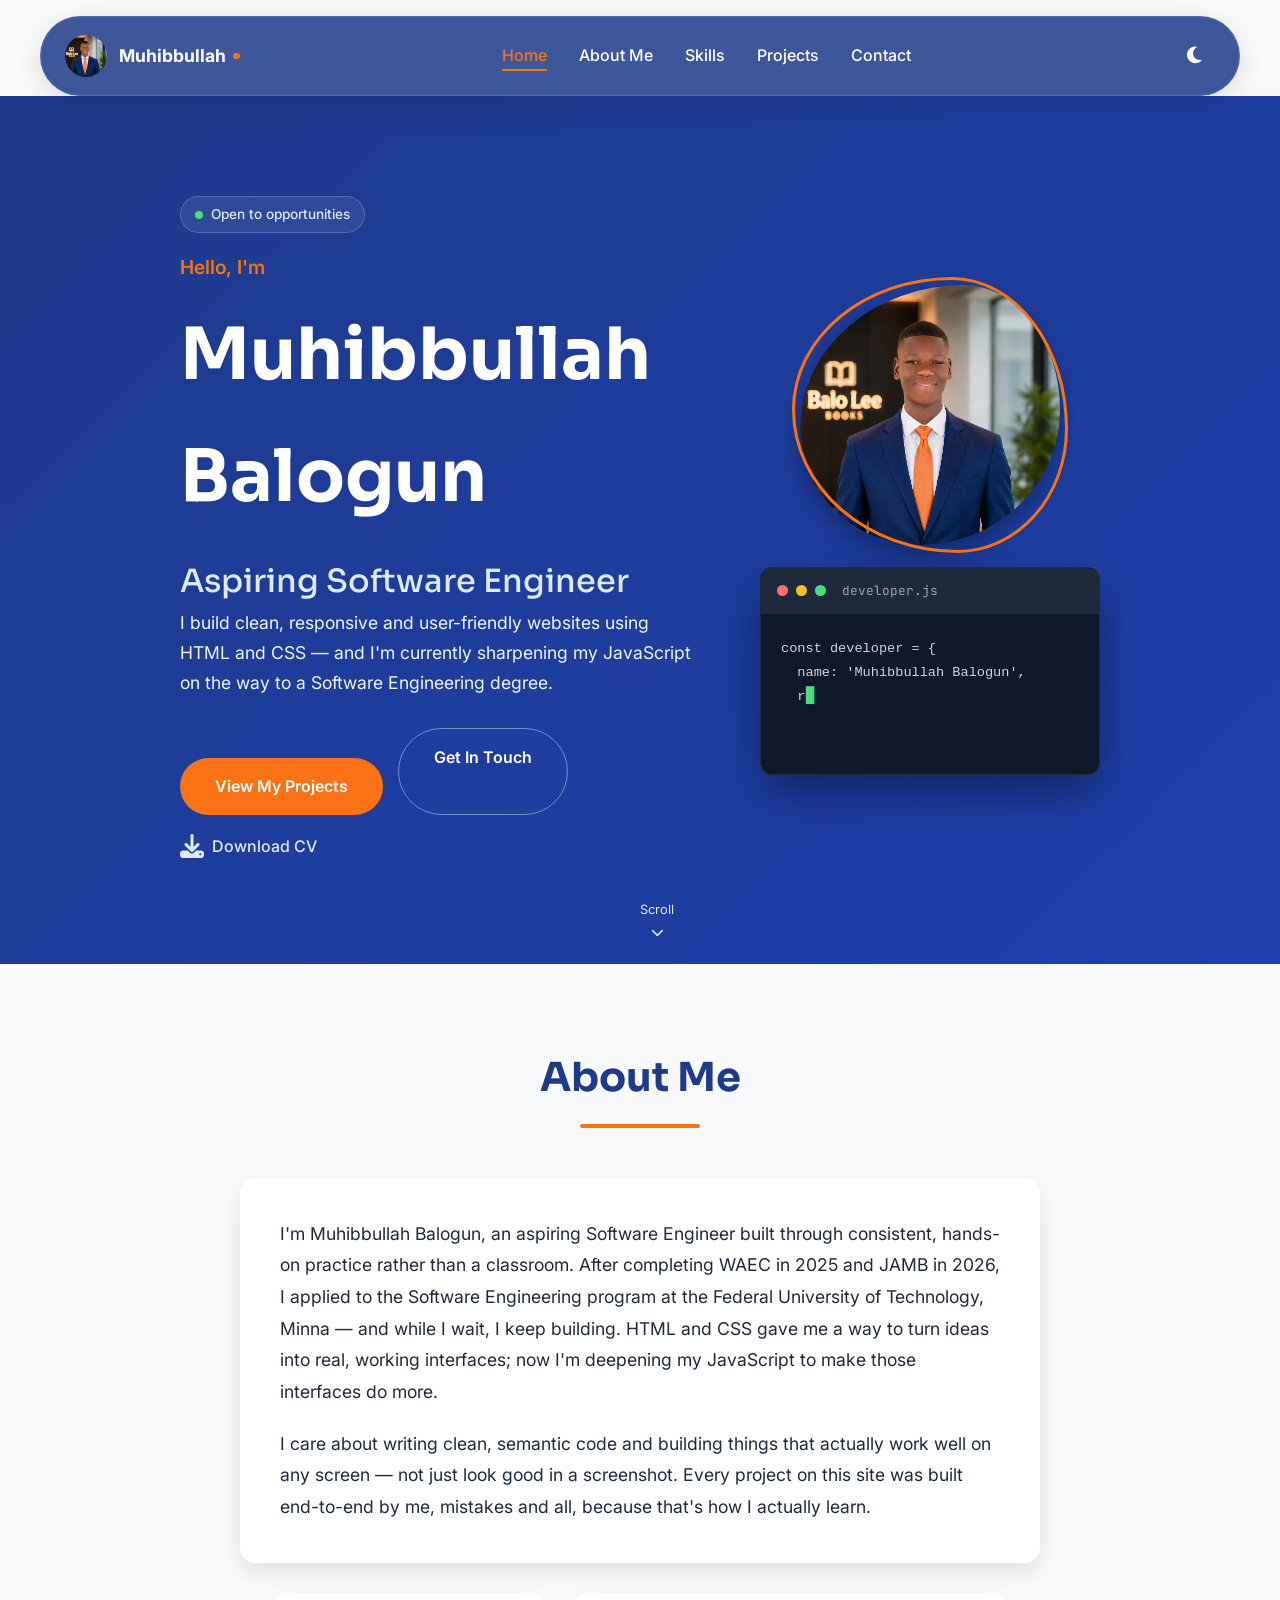
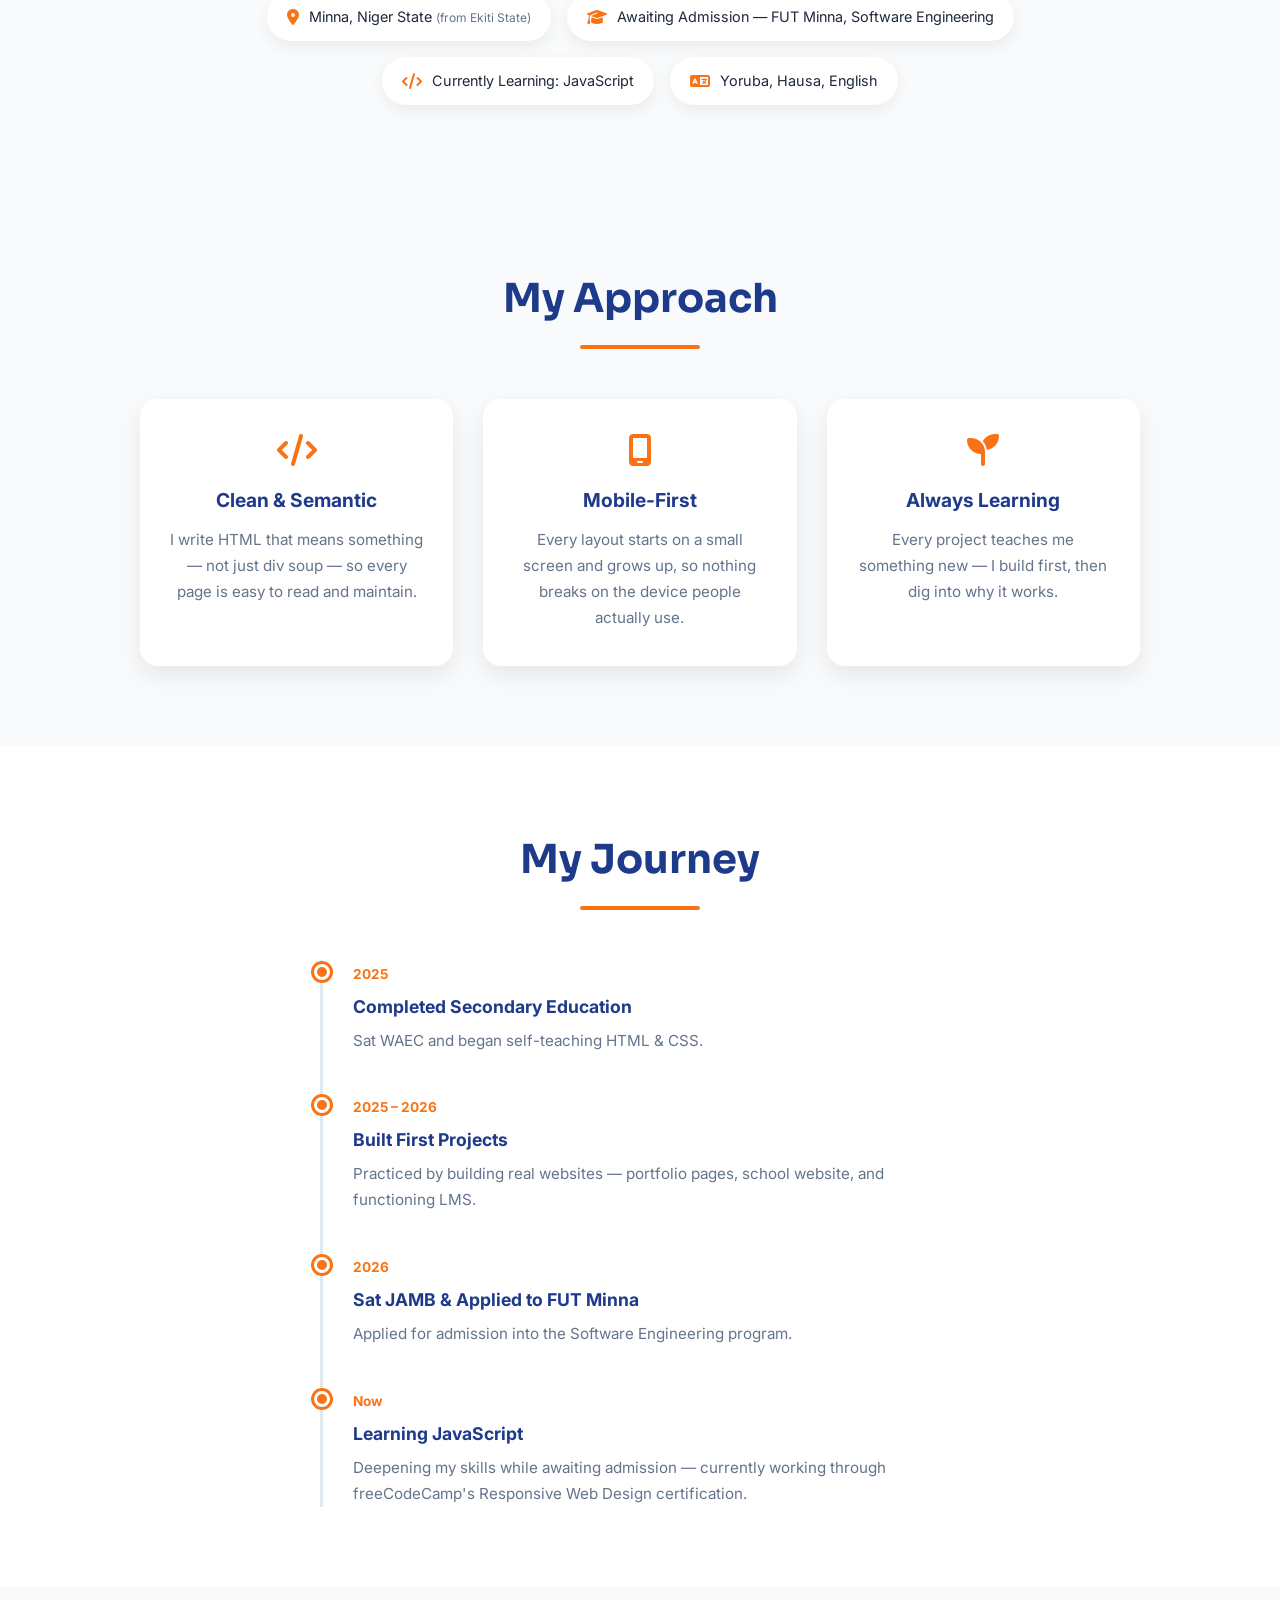
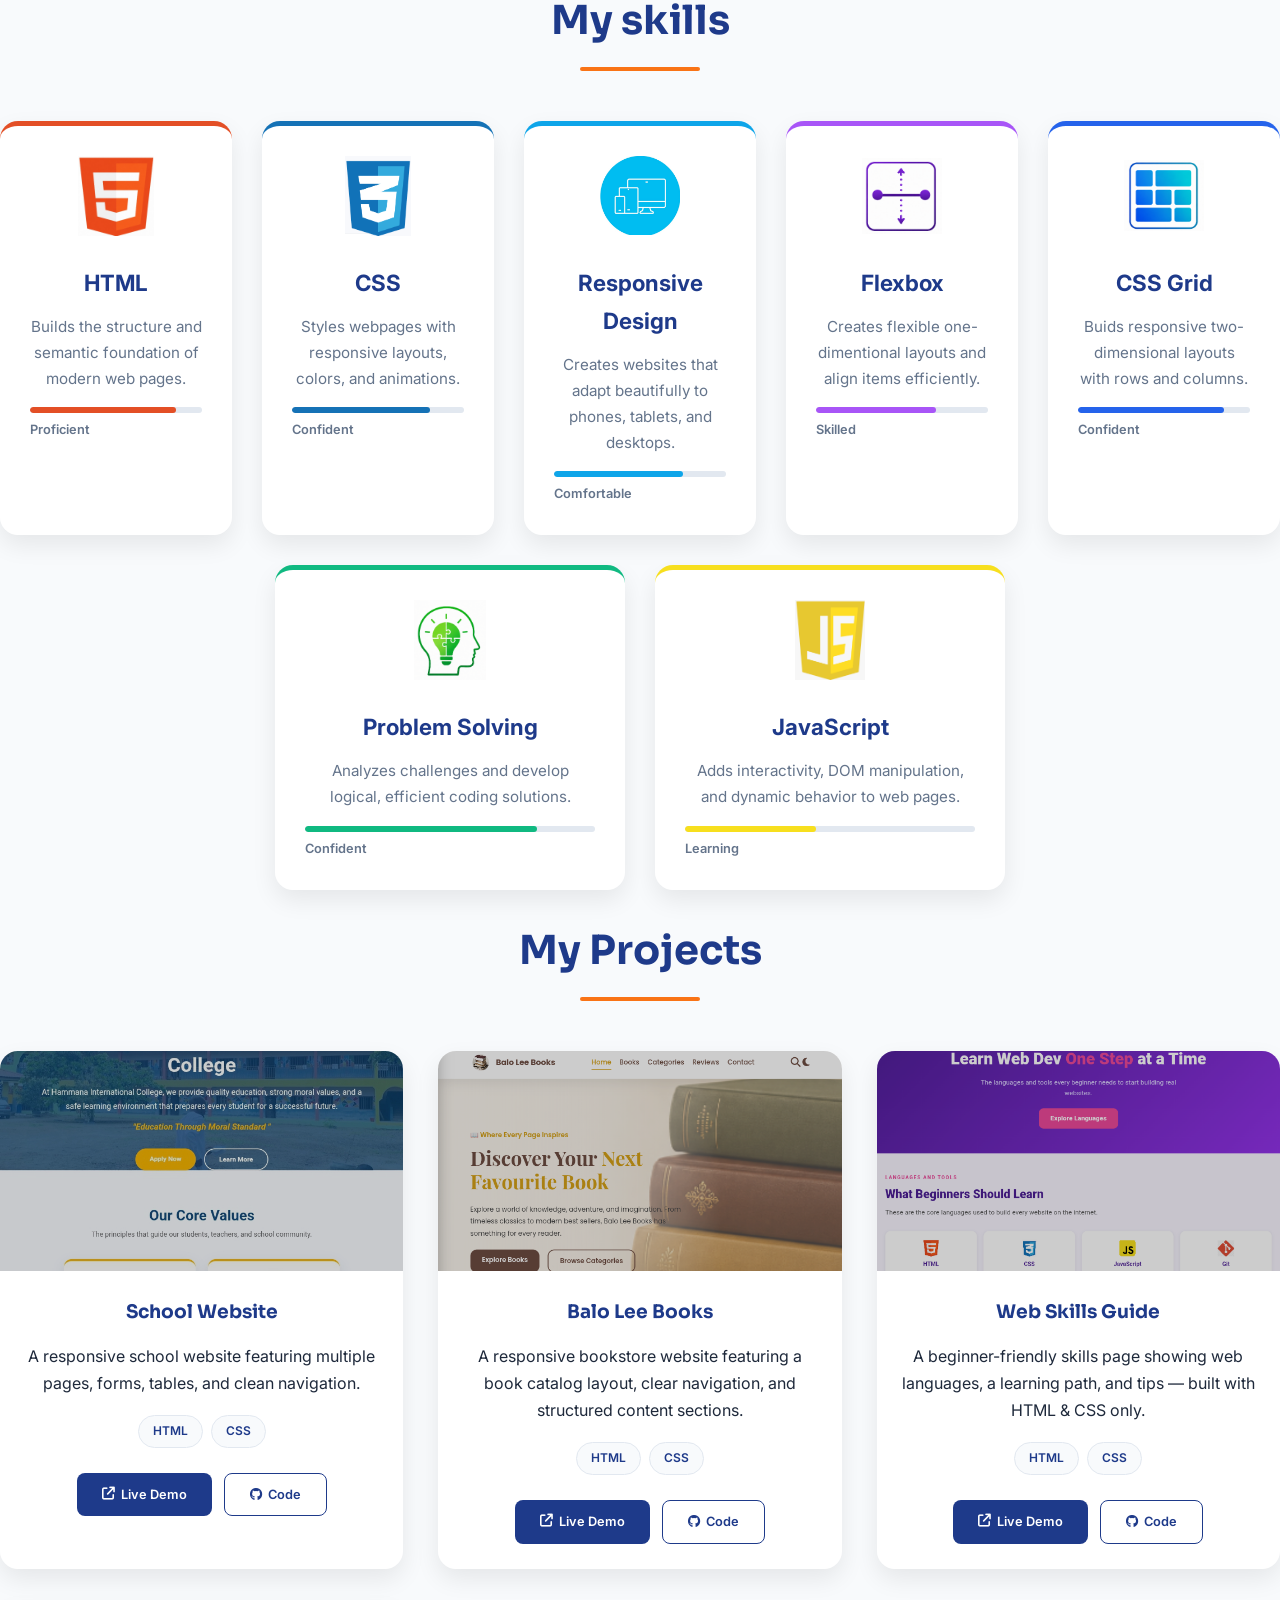
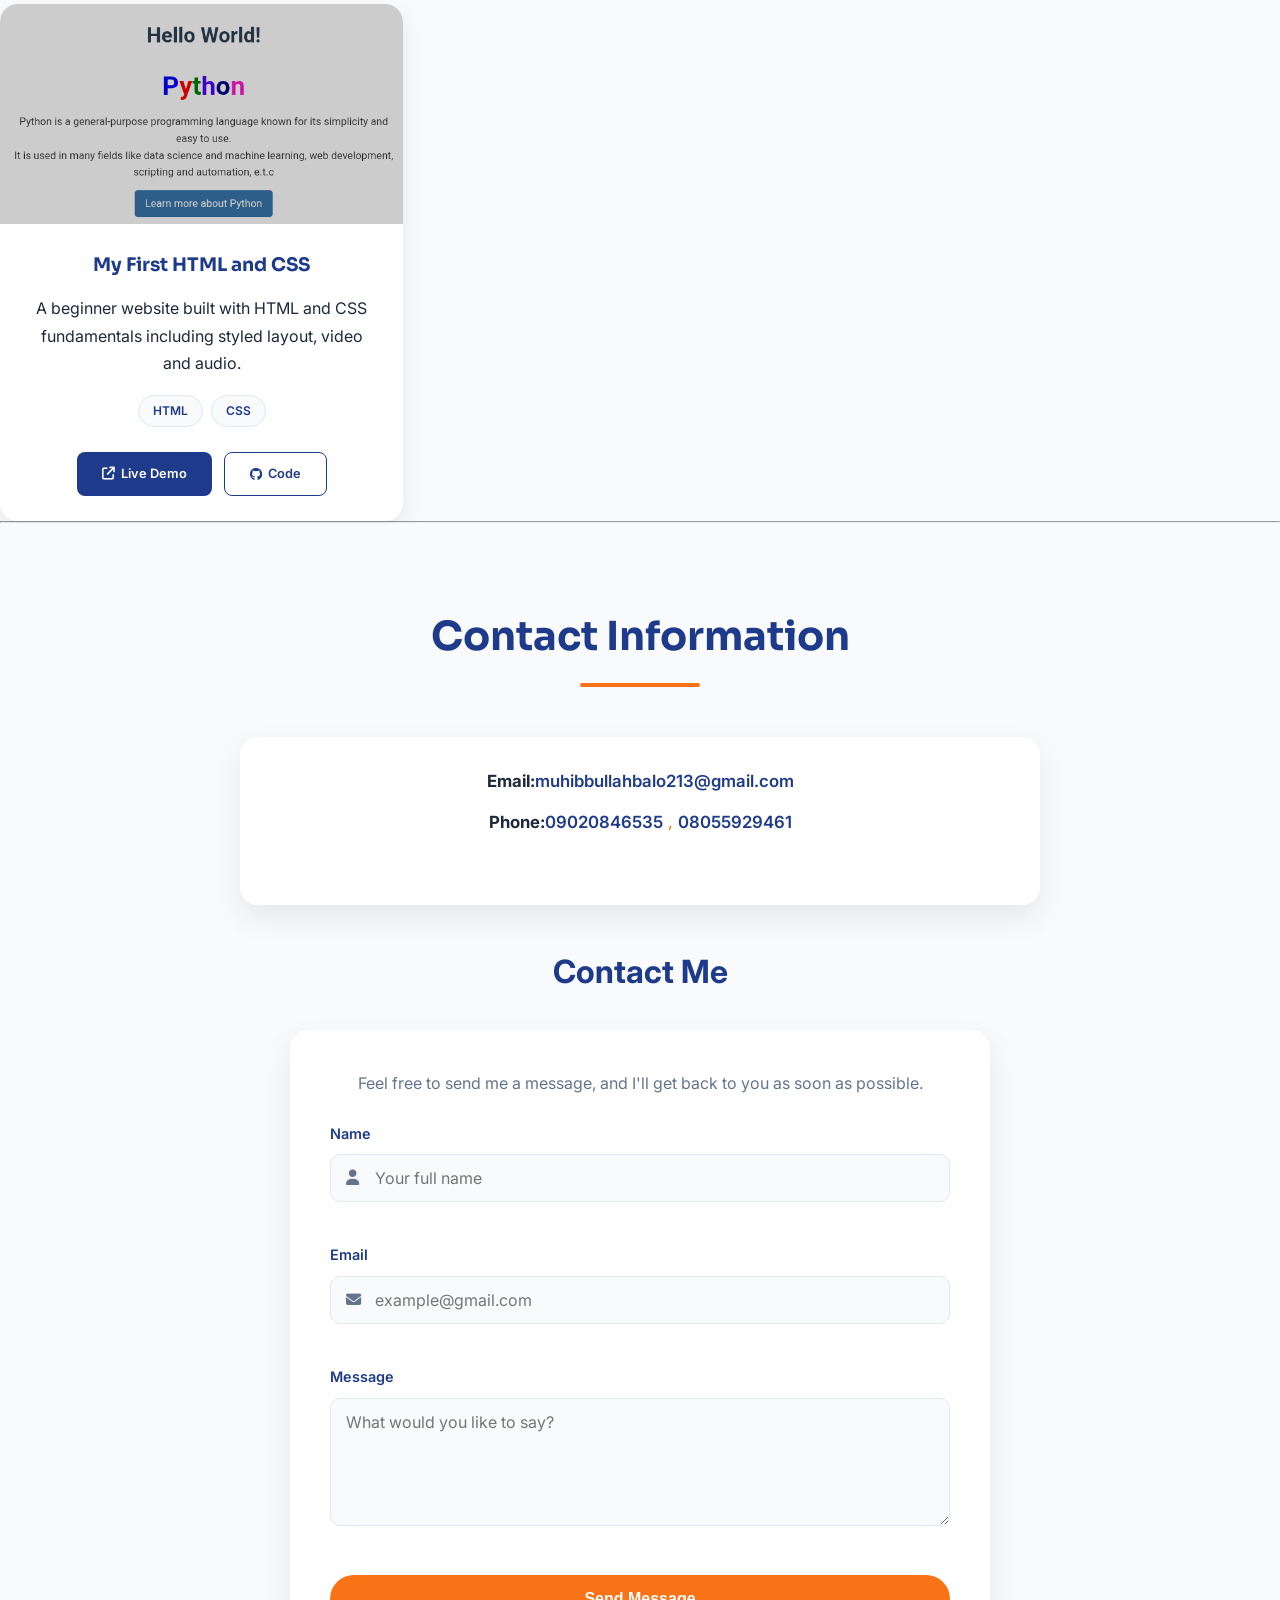
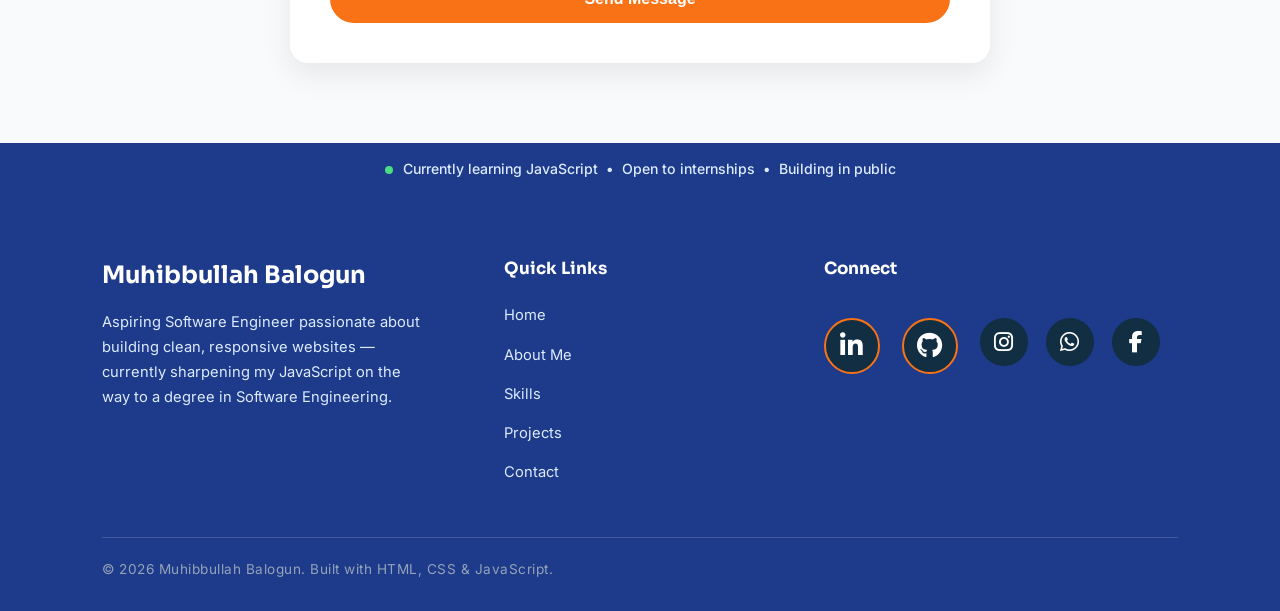
==== index.html @ 1b101712 "Update index.html" ====
<!DOCTYPE html>
<html lang="en">
<head>
  <meta charset="UTF-8">
  <meta name="author" content="Muhibbullah">
  <meta name="description" content="My Portfolio">
  <meta name="viewport" content="width=device-width, initial-scale=1.0">
  <title>Muhibbullah Balogun | Portfolio</title>
  <link rel="stylesheet" href="styles.css">
  <link rel="stylesheet" href="https://cdnjs.cloudflare.com/ajax/libs/font-awesome/6.7.2/css/all.min.css">
  <link rel="preconnect" href="https://fonts.googleapis.com">
<link href="https://fonts.googleapis.com/css2?family=Sora:wght@400;600;700;800&family=Inter:wght@400;500;600&family=JetBrains+Mono:wght@400;500&display=swap" rel="stylesheet">
  <link rel="icon" href="./img/favicon-portfolio.png" type="image/png">
    
</head>

<body>
  <header class="header">
    <nav class="navbar">
        
        <a href="#hero" class="logo">
            <img src="./img/profile.png" alt="Muhibbullah Balogun">
            <span>Muhibbullah</span>
        </a>
        
        <ul class="nav-links">
          <li><a href="#hero" class="nav-link active">Home</a></li>
          <li><a href="#about" class="nav-link">About Me</a></li>
          <li><a href="#skills" class="nav-link">Skills</a></li>
          <li><a href="#projects" class="nav-link">Projects</a></li>
          <li><a href="#contact" class="nav-link">Contact</a></li>
        </ul>
        
        <div class="nav-actions">
            <button class="theme-toggle" id="theme-toggle" aria-label="Toggle theme"><i class="fa-solid fa-moon"></i></button>
            
            <button class="menu-toggle" id="menu-toggle" type="button" aria-label="Open menu" aria-controls="moblie menu" aria-expanded="false">
                <span></span>
                <span></span>
                <span></span>
            </button>
        </div>
    </nav>
    
    <div class="mobile-overlay" id="mobile-overlay"></div>
    
    <aside class="mobile-menu" id="mobile-menu">
        <div class="mobile-header">
            <a href="#hero" class="logo">
                <img src="./img/profile.png" alt="Muhibbullah Balogun">
                <span>Muhibbullah</span>
            </a>
            <button class="close-menu" id="close-menu" type="button" aria-label="Close menu"><i class="fa-solid fa-xmark"></i></button>
        </div>
        
        <ul class="mobile-links">
          <li><a href="#hero" class="mobile-link active">Home</a></li>
          <li><a href="#about" class="mobile-link">About Me</a></li>
          <li><a href="#skills" class="mobile-link">Skills</a></li>
          <li><a href="#projects" class="mobile-link">Projects</a></li>
          <li><a href="#contact" class="mobile-link">Contact</a></li>
        </ul>
    </aside>
  </header>
  
    <main>
        <!-- HERO -->
    <section id="hero">
      <div class="hero-inner">
        <div class="hero-content">
          <span class="status-badge"><span class="status-dot"></span>Open to opportunities</span>
          <p class="greeting">Hello, I'm</p>
          <h1>Muhibbullah Balogun</h1>
          <h2>Aspiring Software Engineer</h2>
          <p class="hero-text">I build clean, responsive and user-friendly websites using HTML and CSS — and I'm currently sharpening my JavaScript on the way to a Software Engineering degree.</p>
          <div class="hero-actions">
            <a href="#projects" class="btn">View My Projects</a>
            <a href="#contact" class="btn btn-outline">Get In Touch</a>
          </div>
          <a href="./cv.pdf" download class="cv-link">
            <i class="fa-solid fa-download"></i> Download CV
          </a>
        </div>
        <div class="hero-visual">
          <div class="hero-avatar-frame">
            <img src="./img/profile.png" alt="Muhibbullah Balogun" class="hero-avatar">
          </div>
          <div class="terminal">
            <div class="terminal-bar">
              <span class="term-dot red"></span>
              <span class="term-dot yellow"></span>
              <span class="term-dot green"></span>
              <span class="terminal-title">developer.js</span>
            </div>
            <pre class="terminal-body"><code id="terminal-code"></code><span class="cursor">&#9608;</span></pre>
          </div>
        </div>
      </div>
      <a href="#about" class="scroll-indicator" aria-label="Scroll to About Section">
          <span class="scroll-text">Scroll</span>
          <i class="fa-solid fa-chevron-down"></i>
      </a>
    </section>
        
        <!-- ABOUT -->
        <section id="about" class="reveal">
          <h2 class="title">About Me</h2>
          <div class="about-card">
            <p>I'm Muhibbullah Balogun, an aspiring Software Engineer built through consistent, hands-on practice rather than a classroom. After completing WAEC in 2025 and JAMB in 2026, I applied to the Software Engineering program at the Federal University of Technology, Minna — and while I wait, I keep building. HTML and CSS gave me a way to turn ideas into real, working interfaces; now I'm deepening my JavaScript to make those interfaces do more.</p>
            <p>I care about writing clean, semantic code and building things that actually work well on any screen — not just look good in a screenshot. Every project on this site was built end-to-end by me, mistakes and all, because that's how I actually learn.</p>
          </div>
          <div class="quick-facts">
            <div class="fact"><i class="fa-solid fa-location-dot"></i><span>Minna, Niger State <small>(from Ekiti State)</small></span></div>
            <div class="fact"><i class="fa-solid fa-graduation-cap"></i><span>Awaiting Admission — FUT Minna, Software Engineering</span></div>
            <div class="fact"><i class="fa-solid fa-code"></i><span>Currently Learning: JavaScript</span></div>
            <div class="fact"><i class="fa-solid fa-language"></i><span>Yoruba, Hausa, English</span></div>
          </div>
        </section>

        <!-- APPROACH -->
        <section class="approach reveal">
          <h2 class="title">My Approach</h2>
          <div class="approach-grid">
            <div class="approach-card reveal-card" data-delay="0">
              <i class="fa-solid fa-code approach-icon"></i>
              <h3>Clean &amp; Semantic</h3>
              <p>I write HTML that means something — not just div soup — so every page is easy to read and maintain.</p>
            </div>
            <div class="approach-card reveal-card" data-delay="100">
              <i class="fa-solid fa-mobile-screen approach-icon"></i>
              <h3>Mobile-First</h3>
              <p>Every layout starts on a small screen and grows up, so nothing breaks on the device people actually use.</p>
            </div>
            <div class="approach-card reveal-card" data-delay="200">
              <i class="fa-solid fa-seedling approach-icon"></i>
              <h3>Always Learning</h3>
              <p>Every project teaches me something new — I build first, then dig into why it works.</p>
            </div>
          </div>
        </section>

        <!-- JOURNEY TIMELINE -->
        <section id="progress" class="timeline-section reveal">
          <h2 class="title">My Journey</h2>
          <div class="timeline">
            <div class="timeline-item">
              <div class="timeline-dot"></div>
              <div class="timeline-content">
                <span class="timeline-date">2025</span>
                <h3>Completed Secondary Education</h3>
                <p>Sat WAEC and began self-teaching HTML &amp; CSS.</p>
              </div>
            </div>
            <div class="timeline-item">
              <div class="timeline-dot"></div>
              <div class="timeline-content">
                <span class="timeline-date">2025 – 2026</span>
                <h3>Built First Projects</h3>
                <p>Practiced by building real websites — portfolio pages, school website, and functioning LMS.</p>
              </div>
            </div>
            <div class="timeline-item">
              <div class="timeline-dot"></div>
              <div class="timeline-content">
                <span class="timeline-date">2026</span>
                <h3>Sat JAMB &amp; Applied to FUT Minna</h3>
                <p>Applied for admission into the Software Engineering program.</p>
              </div>
            </div>
            <div class="timeline-item">
              <div class="timeline-dot"></div>
              <div class="timeline-content">
                <span class="timeline-date">Now</span>
                <h3>Learning JavaScript</h3>
                <p>Deepening my skills while awaiting admission — currently working through freeCodeCamp's Responsive Web Design certification.</p>
              </div>
            </div>
          </div>
        </section>
        
        <!-- SKILLS -->
      <section id="skills" class="reveal">
          <h2 class="title">My skills</h2>
        <div class="skills-grid">
            <div class="skill-card html reveal-card" data-delay="0">
                <img src="./img/html5.png" alt="HTML Logo">
                <h3>HTML</h3>
                <p>Builds the structure and semantic foundation of modern web pages.</p>
                <div class="proficiency">
                  <div class="proficiency-bar"><div class="proficiency-fill" style="width: 85%;"></div></div>
                  <span class="proficiency-label">Proficient</span>
                </div>
            </div>
            <div class="skill-card css reveal-card" data-delay="100">
                <img src="./img/css3.png" alt="CSS Logo">
                <h3>CSS</h3>
                <p>Styles webpages with responsive layouts, colors, and animations.</p>
                <div class="proficiency">
                  <div class="proficiency-bar"><div class="proficiency-fill" style="width: 80%;"></div></div>
                  <span class="proficiency-label">Confident</span>
                </div>
            </div>
            <div class="skill-card responsive reveal-card" data-delay="200">
                <img src="./img/responsive.png" alt="Responsive Design">
                <h3>Responsive Design</h3>
                <p>Creates websites that adapt beautifully to phones, tablets, and desktops.</p>
                <div class="proficiency">
                  <div class="proficiency-bar"><div class="proficiency-fill" style="width: 75%;"></div></div>
                  <span class="proficiency-label">Comfortable</span>
                </div>
            </div>
            <div class="skill-card flex reveal-card" data-delay="300">
                <img src="./img/flex.png" alt="Flexbox">
                <h3>Flexbox</h3>
                <p>Creates flexible one-dimentional layouts and align items efficiently.</p>
                <div class="proficiency">
                  <div class="proficiency-bar"><div class="proficiency-fill" style="width: 70%;"></div></div>
                  <span class="proficiency-label">Skilled</span>
                </div>
            </div>
            <div class="skill-card grid reveal-card" data-delay="400">
                <img src="./img/grid.png" alt="CSS Grid">
                <h3>CSS Grid</h3>
                <p>Buids responsive two-dimensional layouts with rows and columns.</p>
                <div class="proficiency">
                  <div class="proficiency-bar"><div class="proficiency-fill" style="width: 85%;"></div></div>
                  <span class="proficiency-label">Confident</span>
                </div>
            </div>
            <div class="skill-card problem reveal-card" data-delay="500">
                <img src="./img/problem.png" alt="Problem Solving">
                <h3>Problem Solving</h3>
                <p>Analyzes challenges and develop logical, efficient coding solutions.</p>
                <div class="proficiency">
                  <div class="proficiency-bar"><div class="proficiency-fill" style="width: 80%;"></div></div>
                  <span class="proficiency-label">Confident</span>
                </div>
            </div>
            <div class="skill-card javascript reveal-card" data-delay="600">
                <img src="./img/javascript.png" alt="JavaScript Logo">
                <h3>JavaScript</h3>
                <p>Adds interactivity, DOM manipulation, and dynamic behavior to web pages.</p>
                <div class="proficiency">
                  <div class="proficiency-bar"><div class="proficiency-fill" style="width: 45%;"></div></div>
                  <span class="proficiency-label">Learning</span>
                </div>
            </div>
          </div>
        </section><br>
        <!-- PROJECTS -->
        <section id="projects" class="reveal">
            <h2 class="title">My Projects</h2>
        <div class="projects-grid">
                <div class="project-card reveal">
                    <div class="project-image">
                        <img src="./img/sch-website.png" alt="School Website project screenshot">
                    </div>
                    <div class="project-content">
                        <h3>School Website</h3>
                        <p>A responsive school website featuring multiple pages, forms, tables, and clean navigation.</p>
                        <div class="project-tags">
                            <span class="tag">HTML</span>
                            <span class="tag">CSS</span>
                        </div>
                        <div class="project-links">
                            <a href="../school-mini-website.html/index.html" target="_blank" class="btn-link">
                                <i class="fa-solid fa-arrow-up-right-from-square"></i> Live Demo
                            </a>
                            <a href="https://github.com/YOUR-GITHUB-USERNAME/school-mini-website.html" target="_blank" class="btn-link btn-link-outline">
                                <i class="fa-brands fa-github"></i> Code
                            </a>
                        </div>
                    </div>
                </div>
                <div class="project-card reveal">
                    <div class="project-image">
                        <img src="./img/balolee-books.png" alt="Balo Lee Books project screenshot">
                    </div>
                    <div class="project-content">
                        <h3>Balo Lee Books</h3>
                        <p>A responsive bookstore website featuring a book catalog layout, clear navigation, and structured content sections.</p>
                        <div class="project-tags">
                            <span class="tag">HTML</span>
                            <span class="tag">CSS</span>
                        </div>
                        <div class="project-links">
                            <a href="../Balo-Lee-Books.html/index.html" target="_blank" class="btn-link">
                                <i class="fa-solid fa-arrow-up-right-from-square"></i> Live Demo
                            </a>
                            <a href="https://github.com/YOUR-GITHUB-USERNAME/Balo-Lee-Books.html" target="_blank" class="btn-link btn-link-outline">
                                <i class="fa-brands fa-github"></i> Code
                            </a>
                        </div>
                    </div>
                </div>
                <div class="project-card reveal">
                    <div class="project-image">
                        <img src="./img/skills.png" alt="Web Skills Guide project screenshot">
                    </div>
                    <div class="project-content">
                        <h3>Web Skills Guide</h3>
                        <p>A beginner-friendly skills page showing web languages, a learning path, and tips — built with HTML &amp; CSS only.</p>
                        <div class="project-tags">
                            <span class="tag">HTML</span>
                            <span class="tag">CSS</span>
                        </div>
                        <div class="project-links">
                            <a href="../skills.html/index.html" target="_blank" class="btn-link">
                                <i class="fa-solid fa-arrow-up-right-from-square"></i> Live Demo
                            </a>
                            <a href="https://github.com/YOUR-GITHUB-USERNAME/skills.html" target="_blank" class="btn-link btn-link-outline">
                                <i class="fa-brands fa-github"></i> Code
                            </a>
                        </div>
                    </div>
                </div>
                <div class="project-card reveal">
                    <div class="project-image">
                        <img src="./img/first-html.png" alt="My First HTML and CSS project screenshot">
                    </div>
                    <div class="project-content">
                        <h3>My First HTML and CSS</h3>
                        <p>A beginner website built with HTML and CSS fundamentals including styled layout, video and audio.</p>
                        <div class="project-tags">
                            <span class="tag">HTML</span>
                            <span class="tag">CSS</span>
                        </div>
                        <div class="project-links">
                            <a href="../first-webpage.html/index.html" target="_blank" class="btn-link">
                                <i class="fa-solid fa-arrow-up-right-from-square"></i> Live Demo
                            </a>
                            <a href="https://github.com/YOUR-GITHUB-USERNAME/first-webpage.html" target="_blank" class="btn-link btn-link-outline">
                                <i class="fa-brands fa-github"></i> Code
                            </a>
                        </div>
                    </div>
                </div>
            </div>
          </section>
      
        <hr>
        <!-- CONTACT -->
        <section id="contact" class="reveal">
            <h2 class="title">Contact Information</h2>
            <div class="contact-info">
              <p><strong>Email:</strong><a href="mailto:muhibbullahbalo213@gmail.com">muhibbullahbalo213@gmail.com</a></p>
               <p><strong>Phone:</strong><a href="tel:09020846535">09020846535</a> <span class="comma">,</span> <a href="tel:08055929461">08055929461</a></p><br>
               </div>
            <h2 class="h2">Contact Me</h2>
            <div class="contact-form">
                <p>Feel free to send me a message, and I'll get back to you as soon as possible.</p>
                <form id="contact-form" novalidate>
                    <div class="form-group">
                        <label for="name">Name</label>
                        <div class="input-wrap">
                            <i class="fa-solid fa-user"></i>
                            <input type="text" id="name" name="name" placeholder="Your full name">
                        </div>
                        <span class="error-msg" id="name-error"></span>
                    </div>

                    <div class="form-group">
                        <label for="email">Email</label>
                        <div class="input-wrap">
                            <i class="fa-solid fa-envelope"></i>
                            <input type="email" id="email" name="email" placeholder="example@gmail.com">
                        </div>
                        <span class="error-msg" id="email-error"></span>
                    </div>

                    <div class="form-group">
                        <label for="message">Message</label>
                        <textarea id="message" name="message" placeholder="What would you like to say?" rows="5"></textarea>
                        <span class="error-msg" id="message-error"></span>
                    </div>

                    <button type="submit" class="form-btn" id="form-submit-btn">Send Message</button>

                    <div class="form-success" id="form-success">
                        <i class="fa-solid fa-circle-check"></i>
                        <span>Thanks! Your message has been sent — I'll get back to you soon.</span>
                    </div>
                </form>
            </div>
        </section>
    </main>
    
    <div class="status-strip">
        <p><span class="strip-dot"></span> Currently learning JavaScript &nbsp;•&nbsp; Open to internships &nbsp;•&nbsp; Building in public</p>
    </div>
      
        <!-- FOOTER SECTION -->
     <footer>
        <div class="footer-grid">
            <div class="footer-col footer-about">
                <h2>Muhibbullah Balogun</h2>
                <p>Aspiring Software Engineer passionate about building clean, responsive websites — currently sharpening my JavaScript on the way to a degree in Software Engineering.</p>
            </div>
            <div class="footer-col">
                <h3>Quick Links</h3>
                <ul class="footer-links">
                    <li><a href="#hero">Home</a></li>
                    <li><a href="#about">About Me</a></li>
                    <li><a href="#skills">Skills</a></li>
                    <li><a href="#projects">Projects</a></li>
                    <li><a href="#contact">Contact</a></li>
                </ul>
            </div>
            <div class="footer-col">
                <h3>Connect</h3>
                <ul class="social-icons">
                    <li><a class="linkedin primary" aria-label="LinkedIn" href="https://linkedin.com/in/muhibbullah-balogun"><i class="fab fa-linkedin-in"></i></a></li>
                    <li><a class="github primary" aria-label="GitHub" href="https://github.com/YOUR-GITHUB-USERNAME"><i class="fab fa-github"></i></a></li>
                    <li><a class="instagram" aria-label="Instagram" href="https://www.instagram.com/YOUR-INSTAGRAM-USERNAME"><i class="fab fa-instagram"></i></a></li>
                    <li><a class="whatsapp" aria-label="WhatsApp" href="https://wa.me/234XXXXXXXXXX"><i class="fab fa-whatsapp"></i></a></li>
                    <li><a class="facebook" aria-label="Facebook" href="https://facebook.com/YOUR-FACEBOOK-USERNAME"><i class="fab fa-facebook-f"></i></a></li>
                </ul>
            </div>
        </div>

        <hr>
        <p class="copyright">&copy; 2026 Muhibbullah Balogun. Built with HTML, CSS &amp; JavaScript.</p>
    </footer>

<button class="back-to-top" id="back-to-top" aria-lab="Back to top"><i class="fa-solid fa-arrow-up"></i></button>

<script src="script.js"></script>
    
</body>

</html>
---- styles.css ----
/* CSS VARIABLES */
:root{
    --primary:#1E3A8A;
    --primary-dark:#AE40AF;
    --accent:#F97316;
    --background:#F8FAFC;
    --white:#FFFFFF;
    --text:#1E293B;
    --text-light:#64748B;
    --surface-dark: #1E3A8A;
    --border:#E2E8F0;
    --shadow:0 12px 30px rgba(0,0,0,.08);
    --radius:18px;
    --transition:.3s ease;
    --nav-height: 5rem;
    --nav-bg: rgba(30,58,138,0.85);
    --nav-border: rgba(255,255,255,0.12);
    --nav-shadow:0 8px 32px rgba(0,0,0,0.12);
}

/* Dark Theme */
body.light-theme {
    --background: #0f172a;
    --text: #f1f5f9;
    --text-light: #94a3b8;
    --border: #1e293b;
    --white: #1e293b;
    --primary: #f8fafc;
    --nav-bg: rgba(15, 23, 42, 0.85);
    --nav-border: rgba(255, 255, 255, 0.08);
    --nav-shadow: 0 8px 32px rgba(0, 0, 0, 0.4);
}

*{
    margin:0;
    padding: 0;
    box-sizing:border-box;
}
body{
    background: var(--background);
    color: var(--text);
    font-family: arial, sans-serif;
    line-height:1.7;
}
html{
    scroll-behavior: smooth ;
}
a{
    text-decoration:none;
    color: inherit;
}
/* NAVBAR */
.header{
    position: sticky;
    top: 0;
    z-index: 1000;
    padding-top: 1rem;
}

.navbar {
    max-width: 1200px;
    height: var(--nav-height);
    margin-inline: auto;
    padding-inline: 1.5rem;
    display: flex;
    align-items: center;
    justify-content: space-between;
    background: var(--nav-bg);
    backdrop-filter: blur(18px);
    -webkit-backdrop-filter: blur(18px);
    border: 1px solid var(--nav-border);
    border-radius: 999px;
    box-shadow: var(--nav-shadow);
    margin-top: 0rem;
    transition: background 0.3s ease,
                box-shadow 0.3s ease,
                transform 0.3s ease;
}

.logo {
    display: flex;
    align-items:center;
    gap: 0.75rem;
    text-decoration: none;
}

.logo img {
    width: 42px;
    height: 42px;
    object-fit: cover;
    border-radius: 50%;
}

.logo span {
    position: relative;
    display: inline-flex;
    align-items: center;
    gap: 0.45rem;
    font-size: 1.1rem;
    font-weight: 700;
    color: var(--white);
}

.logo span::after {
    content: "";
    width: 6.5px;
    height: 6.5px;
    border-radius: 50%;
    background: var(--accent);
}

.nav-links {
    display: flex;
    align-items: center;
    gap: 2rem;
    list-style: none;
}

.nav-link {
    position: relative;
    color: var(--white);
    text-decoration: none;
    font-weight: 500;
    transition: color 0.3s ease;
}

.nav-link:hover,
.nav-link.active {
    color: var(--accent);
}

.nav-link::after {
    content: "";
    position: absolute;
    left: 0;
    bottom: -6px;
    width: 100%;
    height: 2px;
    background: var(--accent);
    transform: scaleX(0);
    transform-origin: center;
    transition: transform 0.3s ease;
}
.nav-link:hover::after,
.nav-link.active::after {
    transform: scaleX(1);
}

/* nav actions */
.nav-actions {
    display: flex;
    align-items: center;
    gap: 0.75rem;
}
/* theme toggle */
.theme-toggle {
    width: 42px;
    height: 42px;
    display: grid;
    place-items: center;
    font-size: 1.2rem;
    border: none;
    border-radius: 50%;
    background: transparent;
    color: var(--white);
    cursor: pointer;
    transition: all 0.3s ease;
}
.theme-toggle:hover {
    background: rgba(255,255,255,0.08);
    color: var(--accent);
    transform: rotate(20deg) scale(1.08);
}

/* menu toggle */
.menu-toggle{
    width: 42px;
    height: 42px;
    display: none;
    flex-direction: column;
    justify-content: center;
    align-items: center;
    gap: 5px;
    border: none;
    color: var(--white);
    padding: 0;
    background: transparent;
    cursor: pointer;
}
.menu-toggle span {
    width: 24px;
    height: 2px;
    background: var(--white);
    border-radius: 999px;
    transition: transform 0.3s ease,
                opacity 0.3s ease,
                background-color 0.3s ease;
    background: currentColor;
}

.menu-toggle:hover span {
    background: var(--accent);
}

/* X Animation */
/* .menu-toggle.active span:nth-child(1) {
    transform: translateY(7px) rotate(45deg);
}
.menu-toggle.active span:nth-child(2) {
    opacity: 0;
}
.menu-toggle.active span:nth-child(3) {
    transform: translateY(-7px) rotate(-45deg);
} */

/* Mobile Drawer */
/* overlay */
.mobile-overlay {
    position: fixed;
    inset: 0;
    background: rgba(0,0,0,0.45);
    backdrop-filter: blur(4px);
    -webkit-backdrop-filter: blur(4px);
    opacity: 0;
    visibility: hidden;
    transition: opacity 0.3s ease, visibility 0.3s ease;
    z-index: 999;
}

.mobile-overlay.show{
    opacity: 1;
    visibility: visible;
}
body.menu-open {
    overflow: hidden;
}

/* Mobile Menu*/

.mobile-menu {
    position: fixed;
    top: 0;
    left: -100%;
    width: min(80%, 320px);
    min-height: 100dvh;
    padding: 1.5rem;
    background: var(--surface-dark);
    display: flex;
    flex-direction: column;
    transition: left 0.5s ease;
    z-index: 1000;
    border-left: 1px solid rgba(255,255,255,.08);
    box-shadow: -10px 0 30px rgba(0,0,0,.25);
}

.mobile-menu.open{
    left: 0;
}

.mobile-header {
    display: flex;
    align-items: center;
    justify-content: space-between;
    margin-bottom: 2rem;
    padding-bottom: 1rem;
    border-bottom: 1px solid rgba(255,255,255,.08);
}

.close-menu {
    width: 42px;
    height: 42px;
    display: grid;
    place-items: center;
    border: none;
    border-radius: 50%;
    background: transparent;
    color: var(--white);
    font-size: 1.4rem;
    cursor: pointer;
    transition: background-color 0.3s ease,
                color 0.3s ease,
                transform 0.3s ease;
}
.close-menu:hover {
    background: rgba(255,255,255,.08);
    color: var(--accent);
    transform: rotate(90deg);
}

.mobile-links {
    list-style: none;
    display: flex;
    flex-direction: column;
    padding: 10px 0;
    gap: 1.5rem;
}

.mobile-link {
    position: relative;
    color: var(--white);
    text-decoration: none;
    padding: 18px 25px;
    font-size: 1.05rem;
    font-weight: 500;
    transition: color 0.3s ease,
                transform 0.3s ease;
}

.mobile-link::before {
    content: "";
    position: absolute;
    left: 0px;
    top: 50%;
    transform: translateY(-50%) scaleY(0);
    width: 4px;
    height: 70%;
    background: var(--accent);
    border-radius: 0 4px 4px 0;
    transition: transform 0.3s ease;
}
.mobile-link.active,
.mobile-link:hover {
    color: var(--accent);
}
.mobile-link.active::before,
.mobile-link:hover::before{
     transform: translateY(-50%) scaleY(1);
}

.mobile-menu,
.mobile-overlay {
    display: none;
}

.theme-toggle:focus-visible,
.menu-toggle:focus-visible,
.nav-link:focus-visible,
.mobile-link:focus-visible {
    outline: 2px solid var(--accent);
    outline-offset: 4px;
}

/* Back to top button */
.back-to-top {
    position: fixed;
    right: 1.5rem;
    bottom: 1.5rem;
    width: 52px;
    height: 52px;
    display: grid;
    place-items: center;
    border: 1px solid var(--nav-border);
    border-radius: 50%;
    background: var(--nav-bg);
    backdrop-filter: blur(15px);
    -webkit-backdrop-filter: blur(15px);
    color: var(--accent);
    font-size: 1.15rem;
    cursor: pointer;
    box-shadow: var(--nav-shadow);
    opacity: 0;
    visibility: hidden;
    transform: translateY(20px) scale(0.9);
    transition:
        opacity 0.35s ease,
        transform 0.35s ease,
        background-color 0.3s ease,
        color 0.3s ease,
        box-shadow 0.3s ease;
    z-index: 998;
}
.back-to-top:hover {
    color: var(--white);
    background: var(--accent);
    transform: translateY(-6px) scale(1.08);
    box-shadow: 0 12px 30px rgba(255, 140, 66, .35);
}
.back-to-top:hover i {
    animation:arrowBounce 0.6s ease infinite alternate;
}
@keyframes arrowBounce {
    from {
        transform: translateY(0);
    }
    to {
        transform: translateY(-4px);
    }
}
.back-to-top.show{
    opacity: 1;
    visibility: visible;
    transform: translateY(0) scale(1);
}
.back-to-top:active{
    transform: scale(0.95);
}
.back-to-top:focus-visible {
    outline: 2px solid var(--accent);
    outline-offset: 4px;
}

@media(max-width:768px){
    .nav-links {
        display: none;
    }
    .menu-toggle {
        display: flex;
    }
    .mobile-menu,
    .mobile-overlay {
        display: block;
    }
}

/* =====================================
             HERO SECTION 
   ==================================== */

#hero{
    background: linear-gradient(135deg, #1E3A8A, #1E40AF);
    display:flex;
    justify-content:center;
    align-items:center;
    text-align: center ;
    padding: 100px 8%;
}
.hero-content{
    max-width:700px;
}
.greeting{
    color: var(--accent);
    font-size: 1.2rem;
    font-weight: 600;
    margin-bottom: 10px;
}
#hero h1{
    color: var(--white);
    font-size:clamp(2.5rem,6vw,4.5rem);
    margin-bottom: 15px;
}
#hero h2{
    color: #DCEBFF;
    font-size: clamp(1.3rem,3vw,2rem);
    font-weight: 500;
}
.hero-text{
    color: #F1F5F9;
    font-size: 1.1rem;
    max-width:600px;
    margin: auto;
}
.btn:hover{
    background: #EA580C;
    transform:translateY(-5px);
    box-shadow:0 10px 20px rgba(0,0,0.2);
}
.btn{
    display:inline-block;
    background-color:var(--accent);
    color:var(--white);
    margin-top:30px;
    padding:15px 35px;
    border-radius:100px;
    font-size: 1rem;
    font-weight:600;
    transition:var(--transition);
}

/* Hero v2 */
#hero h1, #hero h2, .title, .list-card h3, .project-content h3, footer h2 {
    font-family: 'Sora', arial, sans-serif;
}
body {
    font-family: 'Inter', arial, sans-serif;
}

.hero-inner {
    display: flex;
    align-items: center;
    justify-content: center;
    gap: 60px;
    max-width: 1100px;
    margin: auto;
    text-align: left;
}
.hero-content { max-width: 520px; }

.hero-visual {
    flex-shrink: 0;
    display: flex;
    flex-direction: column;
    align-items: center;
    gap: 22px;
}

.hero-avatar-frame {
    position: relative;
    width: 260px;
    height: 260px;
}
.hero-avatar {
    display: block;
    width: 100%;
    height: 100%;
    object-fit: cover;
    border-radius: 63% 37% 54% 46% / 55% 48% 52% 45%;
    box-shadow: 0 10px 30px rgba(0,0,0,.35);
}
.hero-avatar-frame::after {
    content: "";
    position: absolute;
    inset: -8px;
    border: 3px solid var(--accent);
    border-radius: 58% 42% 40% 60% / 48% 55% 45% 52%;
    pointer-events: none;
}

.status-badge {
    display: inline-flex;
    align-items: center;
    gap: 8px;
    background: rgba(255,255,255,.08);
    border: 1px solid rgba(255,255,255,.18);
    color: #DCEBFF;
    font-size: .85rem;
    font-weight: 500;
    padding: 6px 14px;
    border-radius: 999px;
    margin-bottom: 18px;
}
.status-dot {
    width: 8px;
    height: 8px;
    border-radius: 50%;
    background: #4ADE80;
    box-shadow: 0 0 0 0 rgba(74,222,128,.6);
    animation: pulseDot 2s infinite;
}
@keyframes pulseDot {
    0% { box-shadow: 0 0 0 0 rgba(74,222,128,.6); }
    70% { box-shadow: 0 0 0 8px rgba(74,222,128,0); }
    100% { box-shadow: 0 0 0 0 rgba(74,222,128,0); }
}

.hero-actions {
    display: flex;
    flex-wrap: wrap;
    gap: 15px;
    margin-top: 30px;
}
.btn-outline {
    display: inline-block;
    background: transparent;
    color: var(--white);
    margin-top: 0;
    padding: 15px 35px;
    border-radius: 100px;
    font-size: 1rem;
    font-weight: 600;
    border: 1px solid rgba(255,255,255,.4);
    transition: var(--transition);
}
.btn-outline:hover {
    background: rgba(255,255,255,.1);
    border-color: var(--white);
    transform: translateY(-5px);
}



.cv-link {
    display: inline-flex;
    align-items: center;
    gap: 8px;
    margin-top: 18px;
    color: #DCEBFF;
    font-size: 1rem;
    font-weight: 500;
    transition: color .3s ease;
}
.cv-link i {
    font-size: 1.5rem;
}
.cv-link:hover {
    color: var(--accent);
}

.hero-visual { flex-shrink: 0; }
.terminal {
    width: 340px;
    background: #0F172A;
    border-radius: 12px;
    box-shadow: 0 20px 50px rgba(0,0,0,.4);
    overflow: hidden;
    border: 1px solid rgba(255,255,255,.08);
}
.terminal-bar {
    display: flex;
    align-items: center;
    gap: 8px;
    padding: 12px 16px;
    background: #1E293B;
}
.term-dot { width: 11px; height: 11px; border-radius: 50%; }
.term-dot.red { background: #F87171; }
.term-dot.yellow { background: #FBBF24; }
.term-dot.green { background: #4ADE80; }
.terminal-title {
    margin-left: 8px;
    color: #94A3B8;
    font-family: 'JetBrains Mono', monospace;
    font-size: .8rem;
}
.terminal-body {
    padding: 22px 20px;
    font-family: 'JetBrains Mono', monospace;
    font-size: .85rem;
    color: #D1D5DB;
    white-space: pre-wrap;
    min-height: 160px;
    margin: 0;
}
.cursor {
    color: #4ADE80;
    animation: blink 1s step-end infinite;
}
@keyframes blink { 50% { opacity: 0; } }

@media (max-width: 900px) {
    .hero-inner { 
        flex-direction: column; 
        text-align: center;
    }
    .hero-content { 
        text-align: center; 
    }
    .hero-avatar-frame { 
        width: 150px; height: 150px; 
    }
    .hero-actions { 
        justify-content: center; 
    }
    .terminal { 
        width: 100%; 
        max-width: 380px; 
    }
}
@media (prefers-reduced-motion: reduce) {
    .cursor, 
    .status-dot, 
    .scroll-indicator i { 
        animation: none; 
    }
    .status-badge, 
    .greeting, 
    #hero h1, 
    #hero h2, 
    .hero-text,
    .hero-actions, 
    .hero-avatar-frame, 
    .terminal, 
    .scroll-indicator {
        animation: none;
        opacity: 1;
        transform: none;
    }
}

#hero { position: relative; }

/* Scroll indicator */
.scroll-indicator {
    position: absolute;
    left: 50%;
    bottom: 24px;
    transform: translateX(-50%);
    display: flex;
    flex-direction: column;
    align-items: center;
    gap: 6px;
    color: #DCEBFF;
    font-size: .8rem;
    opacity: 0;
    animation: heroFadeUp .7s ease forwards;
    animation-delay: 1s;
}
.scroll-indicator:hover { color: var(--accent); }
.scroll-indicator i {
    animation: scrollBounce 1.6s ease infinite;
}
@keyframes scrollBounce {
    0%, 100% { transform: translateY(0); }
    50% { transform: translateY(6px); }
}

/* Staggered entrance animation */
@keyframes heroFadeUp {
    from { 
      opacity: 0; 
      transform: translateY(20px); 
    }
    to { 
      opacity: 1; 
      transform: translateY(0); 
    }
}
.status-badge { 
    opacity: 0; 
    animation: heroFadeUp .7s ease forwards;
    animation-delay: .1s; 
}
.greeting { 
     opacity: 0; 
     animation:heroFadeUp .7s ease forwards; 
     animation-delay: .2s; 
 }
#hero h1 { 
    opacity: 0; 
    animation: heroFadeUp .7s ease forwards;
    animation-delay: .3s; 
}
#hero h2 { 
    opacity: 0; 
    animation: heroFadeUp .7s ease forwards;
    animation-delay: .4s; 
}
.hero-text { 
    opacity: 0; 
    animation: heroFadeUp .7s ease forwards;
    animation-delay: .5s; 
}
.hero-actions { 
    opacity: 0; 
    animation: heroFadeUp .7s ease forwards;
    animation-delay: .6s; }
.hero-avatar-frame { 
    opacity: 0; 
    animation: heroFadeUp .7s ease forwards;
    animation-delay: .2s; }
.terminal { 
    opacity: 0; 
    animation: heroFadeUp .7s ease forwards;
    animation-delay: .4s; 
}

/* =======================================
             ABOUT SECTION 
 ======================================= */
#about{
    background:var(--background);
    padding: 80px 8%;
}
.title{
    color:var(--primary);
    margin-bottom: 50px;
    font-size: 2.5rem;
    text-align: center;
    position: relative;
}
.title::after{
    content:"";
    display:block;
    width:120px;
    height:4px;
    background:var(--accent);
    margin:12px auto 0;
    border-radius:5px;
}
.about-card{
    max-width:800px;
    margin:auto;
    background:var(--white);
    padding:40px;
    border-radius:15px;
    box-shadow:0 10px 25px rgba(0,0,0,.1);
}
.about-card p{
    font-size:1.1rem;
    color:var(--text);
    line-height:1.8;
    margin-bottom:20px;
}
.about-card p:last-child{
    margin-bottom:0;
}

/* Quick Facts */
.quick-facts {
    max-width: 800px;
    margin: 30px auto 0;
    display: flex;
    flex-wrap: wrap;
    gap: 16px;
    justify-content: center;
}
.fact {
    display: flex;
    align-items: center;
    gap: 10px;
    background: var(--white);
    padding: 12px 20px;
    border-radius: 100px;
    box-shadow: 0 6px 16px rgba(0,0,0,.06);
    font-size: .9rem;
    color: var(--text);
}
.fact i {
    color: var(--accent);
    font-size: 1rem;
}
.fact small {
    color: var(--text-light);
}

/* Approach */
.approach {
    background: var(--background);
    padding: 80px 8%;
}
.approach-grid {
    display: flex;
    flex-wrap: wrap;
    justify-content: center;
    gap: 30px;
    max-width: 1000px;
    margin: 40px auto 0;
}
.approach-card {
    flex: 1 1 260px;
    max-width: 320px;
    background: var(--white);
    padding: 35px 28px;
    border-radius: 18px;
    text-align: center;
    box-shadow: 0 10px 25px rgba(0,0,0,.08);
    transition: var(--transition);
}
.approach-card:hover {
    transform: translateY(-8px);
    box-shadow: 0 15px 30px rgba(0,0,0,.15);
}
.approach-icon {
    font-size: 2rem;
    color: var(--accent);
    margin-bottom: 18px;
    display: block;
}
.approach-card h3 {
    color: var(--primary);
    margin-bottom: 10px;
    font-size: 1.2rem;
}
.approach-card p {
    color: var(--text-light);
    font-size: .95rem;
}

/* Timeline */
.timeline-section {
    background: var(--white);
    padding: 80px 8%;
}
.timeline {
    max-width: 640px;
    margin: 40px auto 0;
    position: relative;
    padding-left: 30px;
    border-left: 3px solid var(--border);
}
.timeline-item {
    position: relative;
    margin-bottom: 40px;
}
.timeline-item:last-child {
    margin-bottom: 0;
}
.timeline-dot {
    position: absolute;
    left: -39px;
    top: 4px;
    width: 16px;
    height: 16px;
    border-radius: 50%;
    background: var(--accent);
    border: 3px solid var(--white);
    box-shadow: 0 0 0 3px var(--accent);
}
.timeline-date {
    display: inline-block;
    color: var(--accent);
    font-weight: 700;
    font-size: .85rem;
    margin-bottom: 6px;
}
.timeline-content h3 {
    color: var(--primary);
    font-size: 1.1rem;
    margin-bottom: 6px;
}
.timeline-content p {
    color: var(--text-light);
    font-size: .95rem;
}

@media (max-width: 600px) {
    .fact { font-size: .82rem; padding: 10px 16px; }
}

/* list section*/
.lists{
    background: var(--white);
    padding: 80px 8%;
}
.list-card h3{
    color: var(--primary);
    margin-bottom:20px;
    border-left:5px solid var(--accent);
    padding-left: 15px;
    font: 1.5rem;
}
.list-card{
    background: var(--white);
    padding: 30px;
    border-radius: 15px;
    margin-bottom: 30px;
    box-shadow:0 10px 25px rgba(0,0,0,.08);
    transition:var(--transition);
}
.list-card:hover{
    transform: translateY(-8px);
    box-shadow:0 15px 30px rgba(0,0,0,.15);
}
.list-card ul{
    list-style:none;
}
.list-card ul li{
    position: relative;
    padding-left: 30px;
    margin-bottom: 15px;
}
.list-card ul li::before{
    content: "✓";
    position: absolute;
    left: 0;
    color: var(--accent);
    font-weight: bold;
}
.list-card ol{
    padding-left: 25px;
}
.list-card ol li{
    margin-bottom: 15px;
    color: var(--text);
}
.list-card ol li::marker{
    color: var(--accent);
    font-weight: bold;
}
.list-card dt{
    font-weight: 700;
    color: var(--primary);
    margin-top: 20px;
}
.list-card dd{
    margin-left: 20px;
    color: var(--text-light);
    margin-top: 8px;
}
/* table */
.table-container{
    overflow-x:auto;
    margin-top:30px;
    padding: 10px;
    border-radius:15px;
    box-shadow:0 10px 25px rgba(0,0,0,.1);
}
table{
    width:100%;
    border-collapse:collapse;
    background: var(--white);
}
caption{
    caption-side:top;
    font-size: 1.3rem;
    font-weight: bold;
    color: var(--primary);
    padding: 20px;
}
thead{
    background: var(--primary);
    color: var(--white);
}
th{
    padding: 18px;
    text-align:center;
    font-size: 1rem;
    border:1px solid #E2E8F0;
}
td{padding: 16px;
   text-align: center;
   border:1px solid #E2E8F0;
}
tbody tr:nth-child(even){
    background: #F8FAFC;
}
tbody tr{
    transition:var(--transition);
}
tbody tr:hover{
    background: #DBEAFE;
}
thead tr:first-child th:first-child{
    border-top-left-radius:15px;
}
thead tr:first-child th:last-child{
    border-top-right-radius:15px;
}
/* ======================================== 
            SKILLS SECTION
  ======================================= */
/*  .skills-grid {
    display: grid;
    grid-template-columns: repeat(auto-fit, minmax(220px, 1fr));
    gap: 30px;
    margin-top: 40px;
} */
.skills-grid {
    display: flex;
    flex-wrap: wrap;
    justify-content: center;
    gap: 30px;
    margin-top: 40px;
}
.skill-card {
    flex: 1 1 220px;
    max-width: 350px;
    background: var(--white);
    padding: 30px;
    text-align: center;
    border-radius: 18px;
    box-shadow: 0 10px 25px rgba(0,0,0,.08);
    transition: var(--transition);
    position: relative;
    overflow: hidden;
}

/* Static top line — always visible, per-card color */
.skill-card {
    border-top: 5px solid var(--card-color, var(--accent));
}

/* Animated perimeter border — hidden until hover, then draws around the card */
.skill-card::before {
    content: "";
    position: absolute;
    inset: 0;
    border-radius: 18px;
    border: 3px solid var(--card-color, var(--accent));
    clip-path: inset(0 100% 100% 0);
    transition: clip-path .8s ease;
    pointer-events: none;
}

.skill-card:hover::before {
    clip-path: inset(0 0 0 0);
}

.skill-card img {
    width: 80px;
    height: 80px;
    object-fit: contain;
    margin-bottom: 20px;
    transition: var(--transition);
}

.skill-card:hover img {
    transform: scale(1.1) rotate(5deg);
}

.skill-card h3 {
    color: var(--primary);
    margin-bottom: 12px;
    font-size: 1.4rem;
}

.skill-card p {
    color: var(--text-light);
    font-size: .95rem;
}

.proficiency {
    margin-top: 16px;
    text-align: left;
}
.proficiency-bar {
    width: 100%;
    height: 6px;
    background: var(--border);
    border-radius: 100px;
    overflow: hidden;
}
.proficiency-fill {
    height: 100%;
    background: var(--card-color, var(--accent));
    border-radius: 100px;
    width: 0;
    transition: width 1.2s ease;
}
.skill-card.in-view .proficiency-fill {
    width: var(--fill-width);
}
.proficiency-label {
    display: block;
    margin-top: 6px;
    font-size: .8rem;
    color: var(--text-light);
    font-weight: 600;
}

/* Each card's color, used by both the static top line and the animated border */
.html { --card-color: #E34F26; }
.html:hover { box-shadow: 0 15px 35px rgba(227,79,38,.45); }

.css { --card-color: #1572B6; }
.css:hover { box-shadow: 0 15px 35px rgba(21,114,182,.45); }

.problem { --card-color: #10B981; }
.problem:hover { box-shadow: 0 15px 35px rgba(16,185,129,.4); }

.grid { --card-color: #2563EB; }
.grid:hover { box-shadow: 0 15px 35px rgba(38,99,235,.45); }

.responsive { --card-color: #0EA5E9; }
.responsive:hover { box-shadow: 0 15px 35px rgba(14,165,233,.45); }

.flex { --card-color: #A855F7; }
.flex:hover { box-shadow: 0 15px 35px rgba(168,85,247,.45); }

.javascript { --card-color: #F7DF1E; }
.javascript:hover { box-shadow: 0 15px 35px rgba(247,223,30,.45); }

/*  ==================================
               PROJECTS 
   ===================================  */
.projects-grid{
    display:grid;
grid-template-columns:repeat(auto-fit,minmax(320px, 1fr));
    gap:35px;
}
.project-card{
    background: var(--white);
    border-radius: 18px;
    overflow:hidden;
    box-shadow:0 10px 25px rgba(0,0,0,.08);
    transition:var(--transition);
    justify-content:center;
    align-items: center;
    text-align:center;
}
.project-card:hover{
    transform: translateY(-10px);
    box-shadow:0 20px 40px rgba(0,0,0,.15);
}
.project-image{
    overflow: hidden;
    height:220px;
    position: relative;
}
.project-image img{
    width: 100%;
    height: 100%;
    object-fit:cover;
    transition:.6s ease;
}
.project-card:hover img{
    transform:scale(1.08);
}
.project-image::after{
    content:"";
    position: absolute;
    inset:0;
    background: rgba(0,0,0,.2);
    transition:.4s;
}
.project-card:hover .project-image::after{
    background: rgba(0,0,0,0);
}
.project-content{
    padding: 25px;
}
.project-content h3{
    color: var(--primary);
    margin-bottom: 15px;
}
.project-tags{
    display:flex;
    flex-wrap:wrap;
    gap:10px;
    margin: 20px 0;
}
.btn-link{
    display:inline-block;
    margin-top: 30px;
    text-align:center;
    padding: 10px 25px;
    font-size: .8rem;
    font-weight: 600;
    border-radius: 8px;
    transition:.3s;
    background: var(--primary);
    color: var(--white);
}
.btn-link:hover{
    background: black;
    transform: translateY(-3px);
    box-shadow:0 10px 20px rgba(0,0,0.08);
}

.project-tags {
    display: flex;
    flex-wrap: wrap;
    justify-content: center;
    gap: 8px;
    margin-top: 18px;
}
.tag {
    background: var(--background);
    color: var(--primary);
    font-size: .75rem;
    font-weight: 600;
    padding: 5px 14px;
    border-radius: 100px;
    border: 1px solid var(--border);
}
.project-links {
    display: flex;
    gap: 12px;
    justify-content: center;
    margin-top: 25px;
}
.project-links .btn-link {
    margin-top: 0;
    display: inline-flex;
    align-items: center;
    gap: 6px;
}
.btn-link-outline {
    background: transparent;
    color: var(--primary);
    border: 1.5px solid var(--primary);
}
.btn-link-outline:hover {
    background: var(--primary);
    color: var(--white);
    box-shadow: none;
}

@media (max-width: 480px) {
    .project-links { flex-direction: column; }
}
/* ======================================
           CONTACT SECTION 
=======================================   */
#contact {
    background: var(--background);
    padding: 80px 8%;
}

.contact-info {
    max-width: 800px;
    margin: 0 auto 40px;
    background: var(--white);
    padding: 30px 40px;
    border-radius: var(--radius);
    box-shadow: var(--shadow);
    text-align: center;
}
@media (max-width: 480px) {
    .contact-info p {
        display: flex;
        flex-direction: column;
        gap: 4px;
    }
}
.contact-info p {
    font-size: 1.05rem;
    color: var(--text);
    margin-bottom: 12px;
}

.contact-info p:last-child {
    margin-bottom: 0;
}

.contact-info a {
    color: var(--primary);
    font-weight: 600;
    transition: var(--transition);
}

.contact-info a:hover {
    color: var(--accent);
}
.comma{
    color: var(--accent) !important;
}

#contact .h2 {
    color: var(--primary);
    text-align: center;
    font-size: 2rem;
    margin-bottom: 30px;
}

.contact-form {
    max-width: 700px;
    margin: 0 auto;
    background: var(--white);
    padding: 40px;
    border-radius: var(--radius);
    box-shadow: var(--shadow);
}
.contact-form > p {
    color: var(--text-light);
    margin-bottom: 25px;
    text-align: center;
}
.form-group {
    margin-bottom: 22px;
}
.contact-form label {
    display: block;
    color: var(--primary);
    margin-bottom: 8px;
    font-weight: 600;
    font-size: .9rem;
}
.input-wrap {
    position: relative;
}
.input-wrap i {
    position: absolute;
    left: 16px;
    top: 50%;
    transform: translateY(-50%);
    color: var(--text-light);
    font-size: .95rem;
}
.contact-form .input-wrap input {
    padding-left: 44px !important;
}
.contact-form input[type="text"],
.contact-form input[type="email"],
.contact-form textarea {
    width: 100%;
    padding: 13px 15px;
    border: 1.5px solid var(--border);
    border-radius: 10px;
    font-family: inherit;
    font-size: 1rem;
    color: var(--text);
    background: var(--background);
    transition: var(--transition);
}
.contact-form input:focus,
.contact-form textarea:focus {
    outline: none;
    border-color: var(--accent);
    box-shadow: 0 0 0 3px rgba(249,115,22,.15);
}
.contact-form input.invalid,
.contact-form textarea.invalid {
    border-color: #EF4444;
    box-shadow: 0 0 0 3px rgba(239,68,68,.12);
}
.contact-form textarea {
    resize: vertical;
}
.error-msg {
    display: block;
    color: #EF4444;
    font-size: .82rem;
    margin-top: 6px;
    min-height: 1em;
}
.form-btn {
    width: 100%;
    border: none;
    border-radius: 100px;
    padding: 15px 35px;
    font-size: 1rem;
    font-weight: 600;
    cursor: pointer;
    transition: var(--transition);
    background: var(--accent);
    color: var(--white);
}
.form-btn:hover {
    background: #EA580C;
    transform: translateY(-3px);
    box-shadow: 0 10px 20px rgba(0,0,0,.15);
}
.form-success {
    display: none;
    align-items: center;
    gap: 10px;
    margin-top: 18px;
    padding: 14px 18px;
    background: rgba(74,222,128,.12);
    border: 1px solid rgba(74,222,128,.4);
    border-radius: 10px;
    color: #15803D;
    font-size: .92rem;
}
.form-success.show {
    display: flex;
}
.form-success i {
    font-size: 1.1rem;
}

/* = = = = = = = = = = = = = = = = = = = = =
            STATUS STRIP 
 = = = = = = = = = = = = = = = = = = = = */

.status-strip {
    background: var(--surface-dark);
    padding: 14px 8%;
    text-align: center;
}
.status-strip p {
    color: #DCEBFF;
    font-size: .88rem;
    font-weight: 500;
    margin: 0;
}
.strip-dot {
    display: inline-block;
    width: 8px;
    height: 8px;
    border-radius: 50%;
    background: #4ADE80;
    margin-right: 6px;
    box-shadow: 0 0 0 0 rgba(74,222,128,.6);
    animation: pulseDot 2s infinite;
}
@media (max-width: 600px) {
    .status-strip p { font-size: .78rem; }
}
/* =======================================
            FOOTER SECTION 
======================================== */
footer {
    background: var(--surface-dark);
    color: var(--white);
    padding: 60px 8% 30px;
}
.footer-grid {
    display: grid;
    grid-template-columns: 1.3fr 1fr 1fr;
    gap: 50px;
    max-width: 1100px;
    margin: 0 auto;
    text-align: left;
}
.footer-about h2 {
    font-size: 1.5rem;
    margin-bottom: 14px;
}
.footer-about p {
    color: #DCEBFF;
    font-size: .92rem;
    line-height: 1.7;
    max-width: 320px;
    margin: 0;
}
.footer-col h3 {
    font-family: 'Sora', arial, sans-serif;
    font-size: 1.05rem;
    margin-bottom: 18px;
    color: var(--white);
}
.footer-links {
    list-style: none;
}
.footer-links li {
    margin-bottom: 12px;
}
.footer-links a {
    color: #DCEBFF;
    font-size: .92rem;
    transition: color .3s ease;
}
.footer-links a:hover {
    color: var(--accent);
}
footer hr {
    border: none;
    border-top: 1px solid rgba(255,255,255,.15);
    max-width: 1100px;
    margin: 40px auto 20px;
}
@media (max-width: 700px) {
    .footer-grid {
        grid-template-columns: 1fr;
        text-align: center;
    }
    .footer-about p {
        margin: 0 auto;
    }
}
/* Social Icons */
.social-icons{
    display:flex;
    list-style:none;
    margin-top:35px;
}

.social-icons li{
    margin-right:18px;
}

.social-icons a{
    width:48px;
    height:48px;
    display:flex;
    justify-content:center;
    align-items:center;
    background:#112e42;
    color:#fff;
    border-radius:50%;
    text-decoration:none;
    font-size:22px;
    transition:.4s;
}

.social-icons a:hover{
    color:white;
    transform:translateY(-8px);
}

/* Primary links — LinkedIn & GitHub stand out */
.social-icons a.primary {
    width: 56px;
    height: 56px;
    font-size: 26px;
    border: 2px solid var(--accent);
}
.social-icons li:has(.primary) {
    margin-right: 22px;
}

/* Individual hover colors */
.social-icons a.linkedin:hover {
    background-color: #0A66C2;
}
.social-icons a.github:hover {
    background-color: #0e0e0e;
}
.social-icons a.instagram:hover {
    background: radial-gradient(circle at 30% 107%, #fdf497 0%, #fdf497 5%, #fd5949 45%, #d6249f 60%, #285AEB 90%);
}
.social-icons a.whatsapp:hover {
    background-color: #25D366;
}
.social-icons a.facebook:hover {
    background-color: #1877F2;
}
@media(max-width: 900px){
    .social-icons li{
        margin-right:12px;
    }
}

.copyright {
    font-size: .85rem;
    color: #94A3B8;
    letter-spacing: .5px;
    max-width: none;
}

/* Scroll Reveal */
/* sections */
.reveal {
    opacity: 0;
    transform: translateY(40px);
    transition: opacity 0.7s ease;
                transform 0.7s ease;
}
.reveal.show {
    opacity: 1;
    transform: translateY(0);
}

/* skills card*/
.reveal-card {
    opacity: 0;
    transform: translateY(25px) scale(0.90);
    transition: opacity .6s ease,
                transform .6s ease;
}
.reveal-card.show {
    opacity: 1;
    transform: translateY(0) scale(1);
}
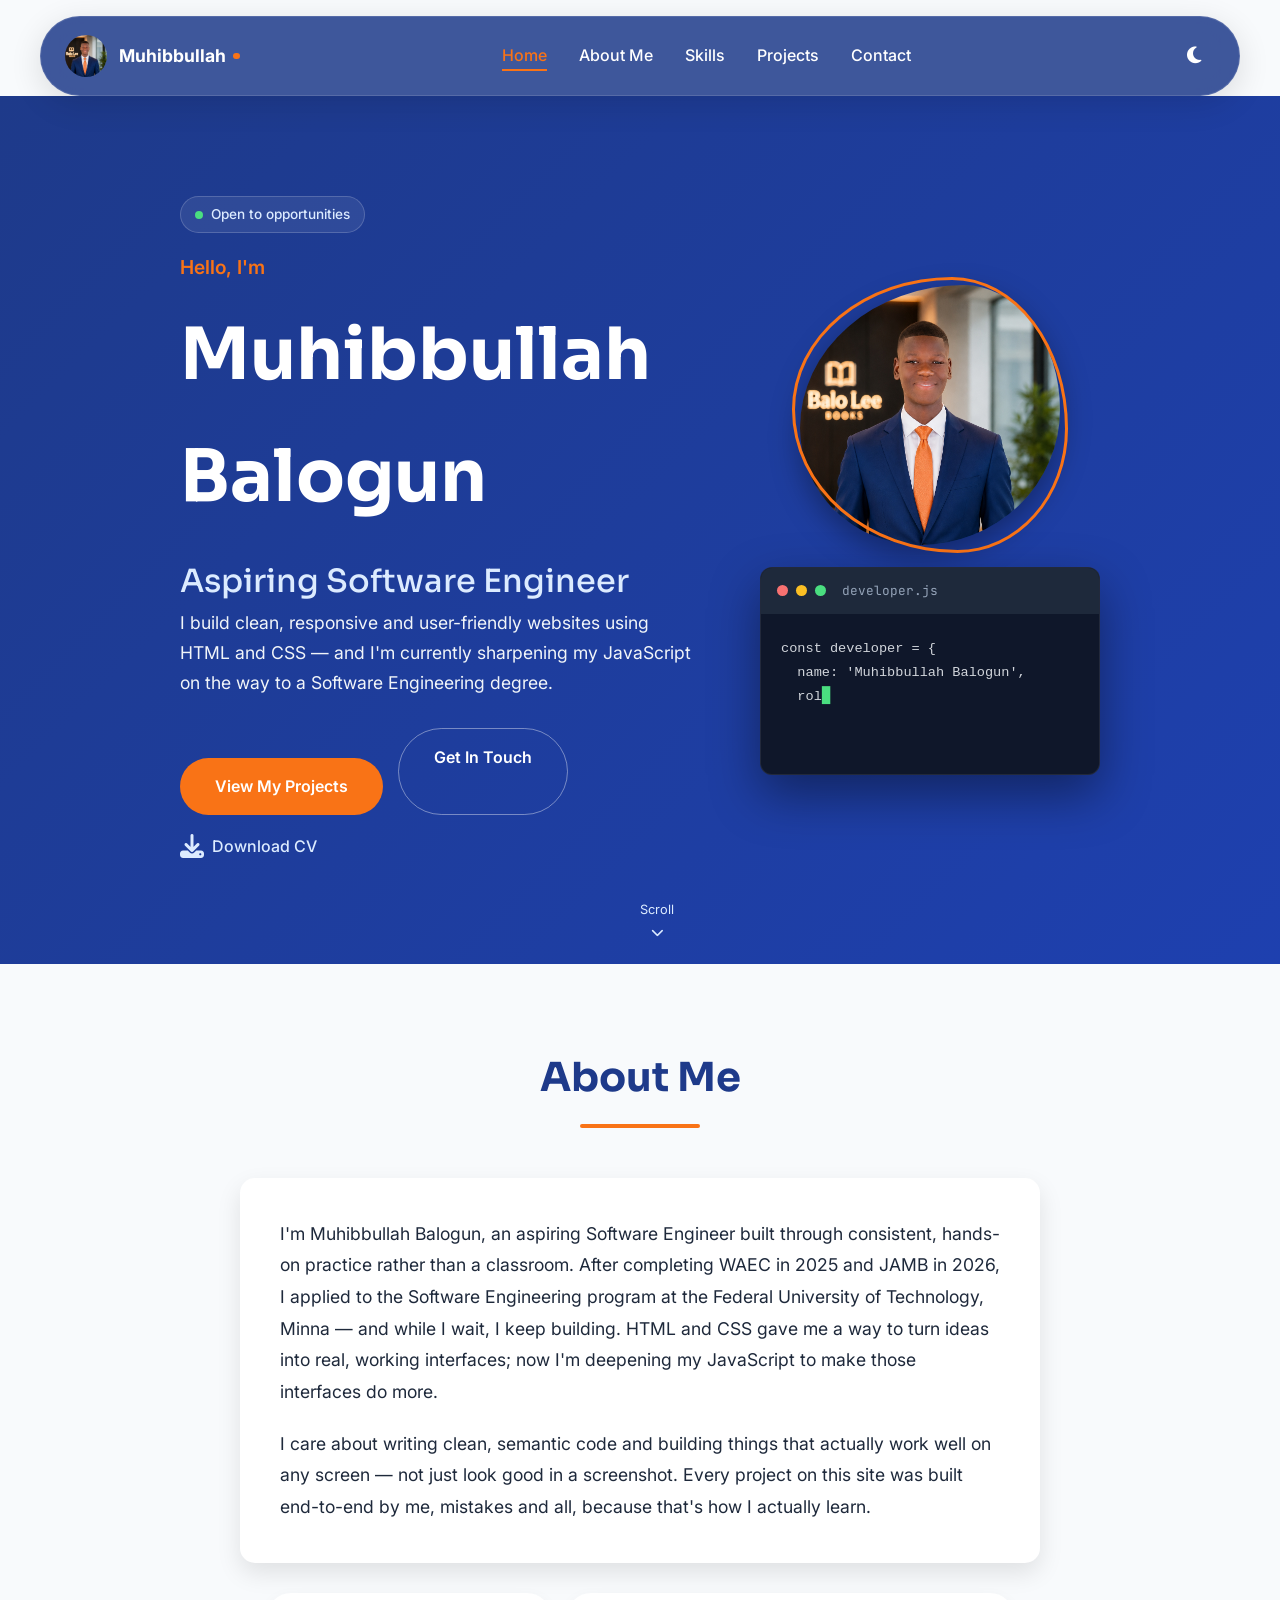
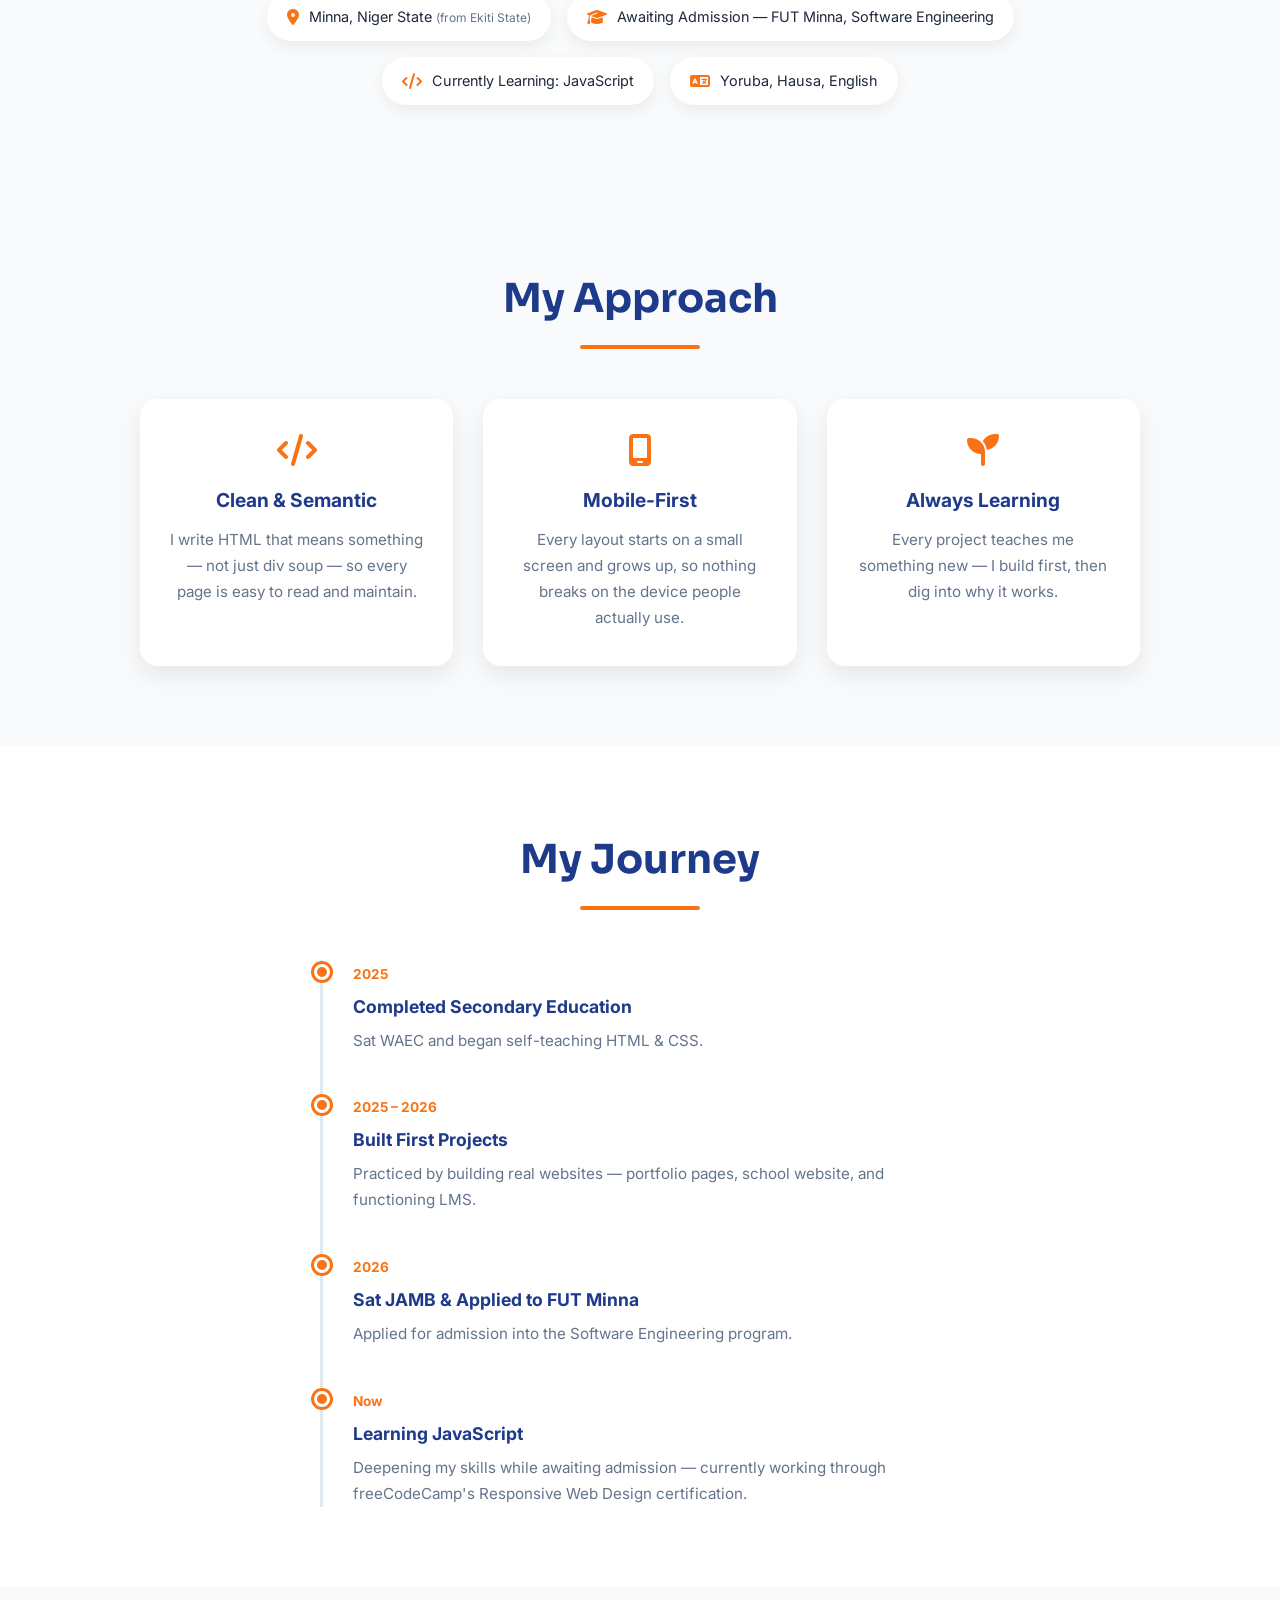
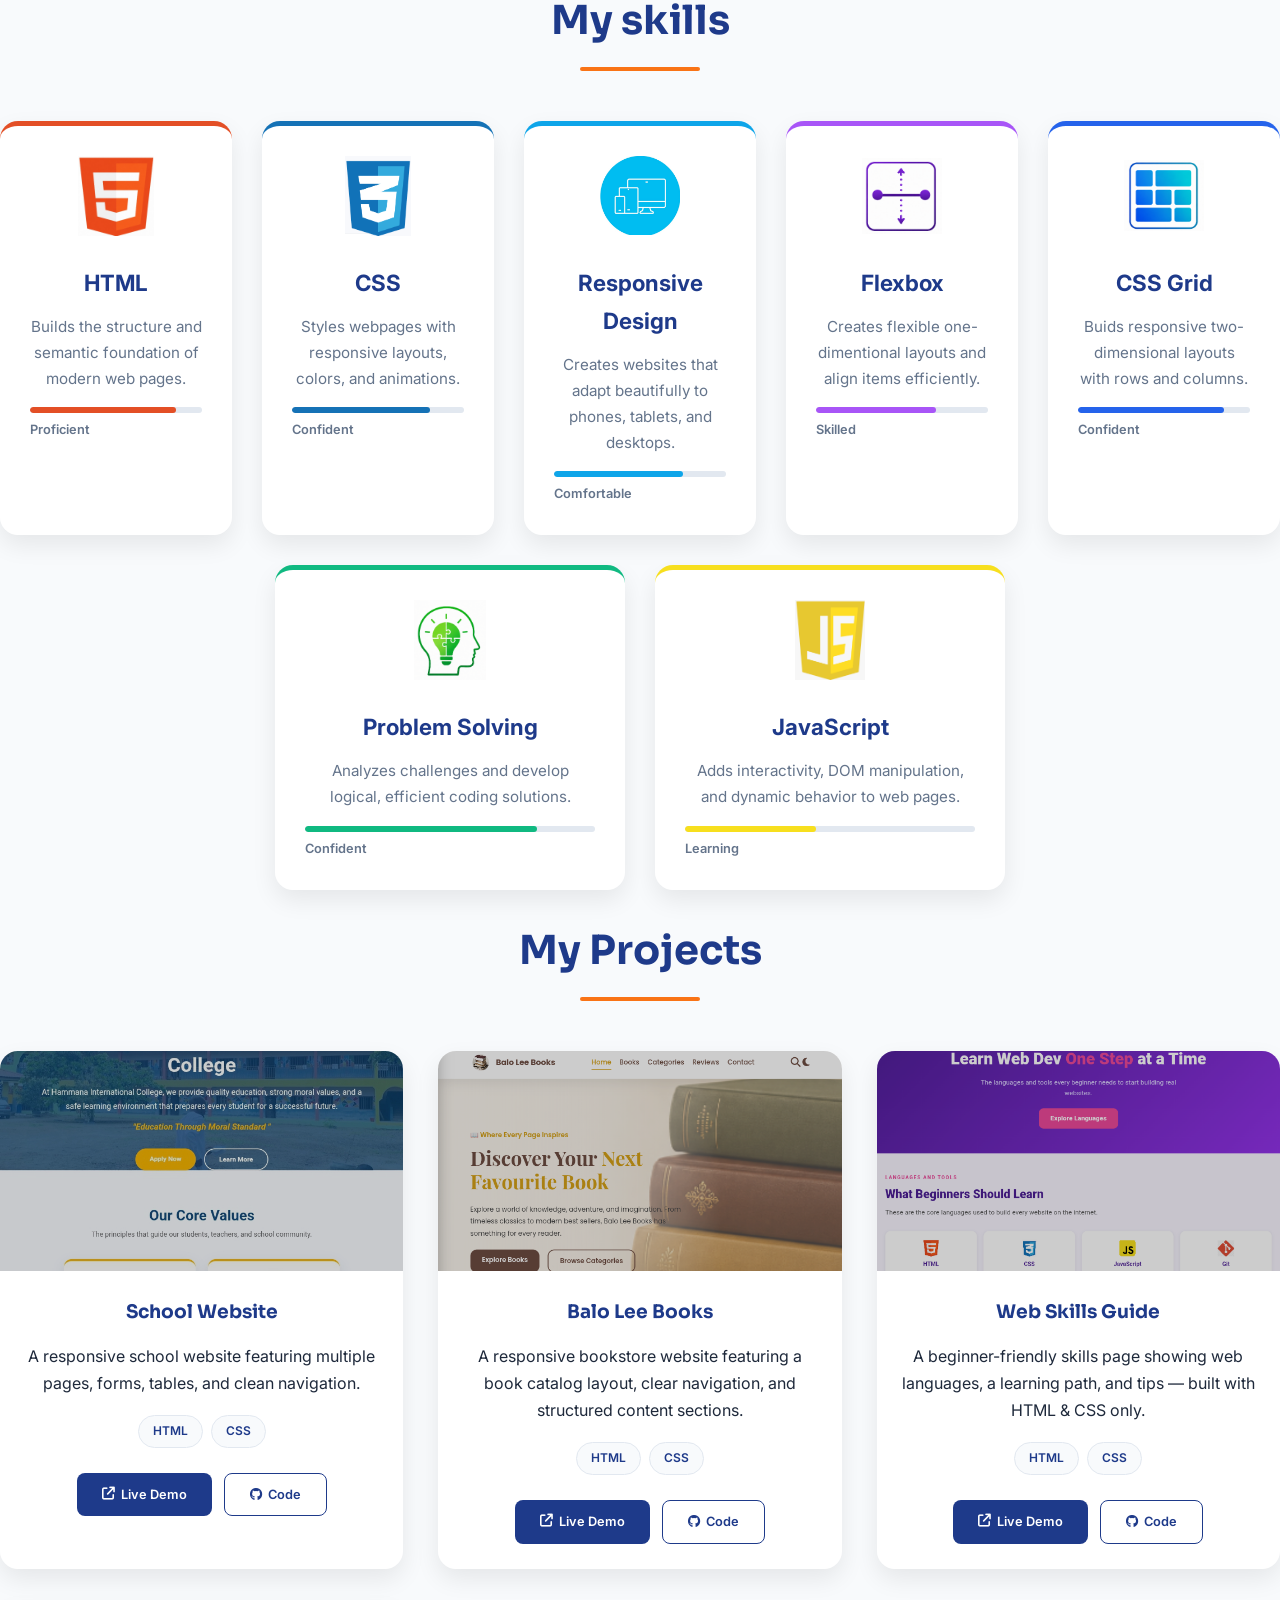
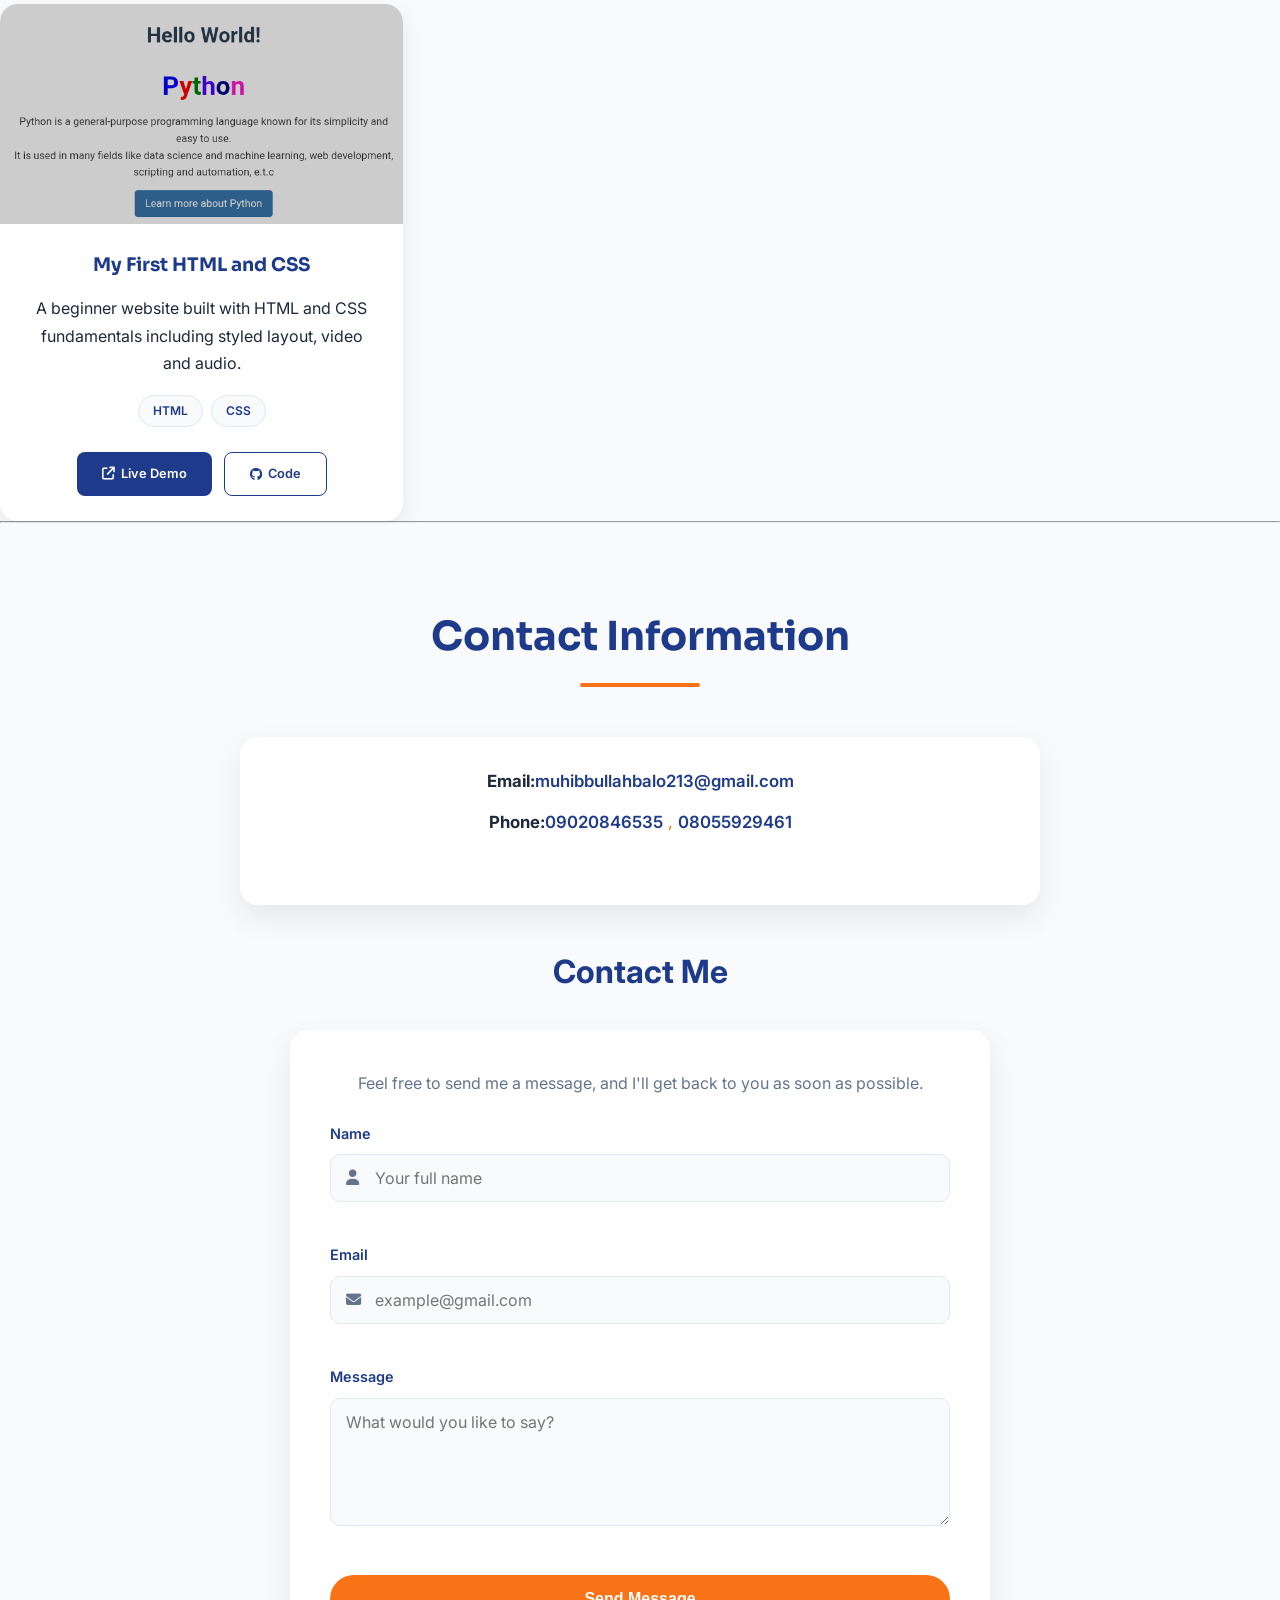
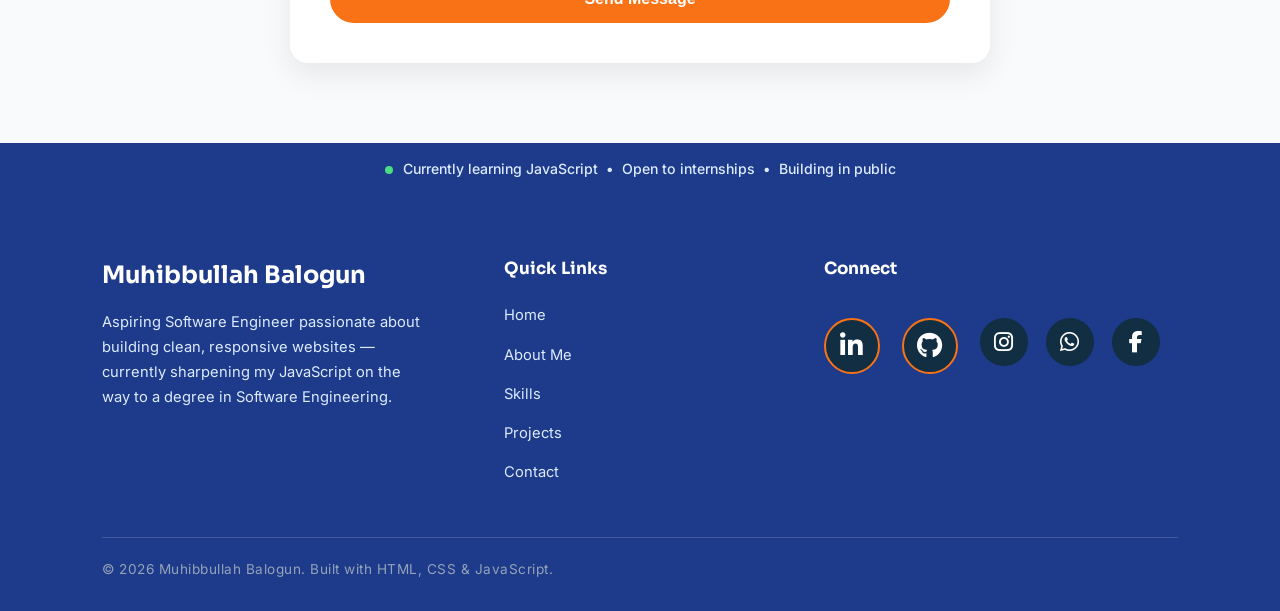
==== commit 690faa7e: "Update index.html Corrected projects file paths" ====
--- a/index.html
+++ b/index.html
@@ -263,10 +263,10 @@
                             <span class="tag">CSS</span>
                         </div>
                         <div class="project-links">
-                            <a href="../school-mini-website.html/index.html" target="_blank" class="btn-link">
+                            <a href="https://balo-lee.github.io/school-mini-website" target="_blank" class="btn-link">
                                 <i class="fa-solid fa-arrow-up-right-from-square"></i> Live Demo
                             </a>
-                            <a href="https://github.com/YOUR-GITHUB-USERNAME/school-mini-website.html" target="_blank" class="btn-link btn-link-outline">
+                            <a href="https://github.com/Balo-lee/school-mini-website" target="_blank" class="btn-link btn-link-outline">
                                 <i class="fa-brands fa-github"></i> Code
                             </a>
                         </div>
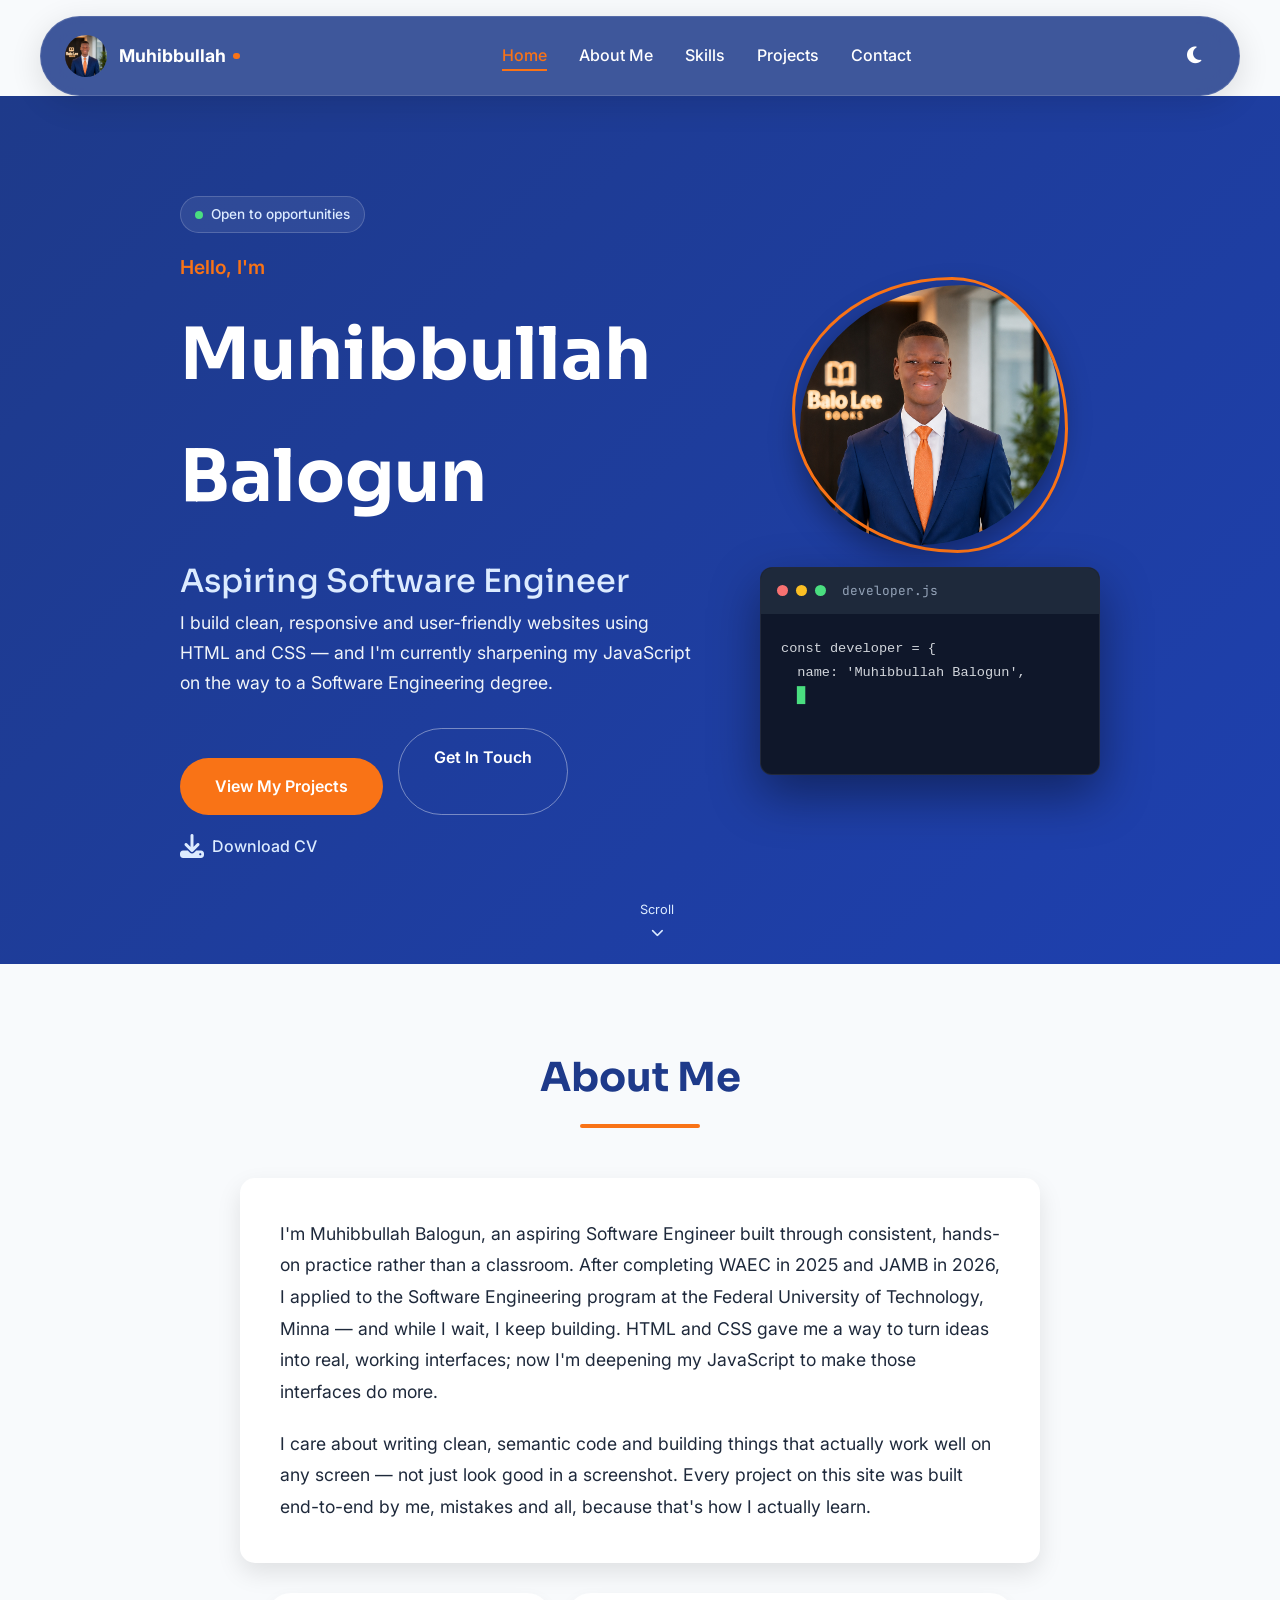
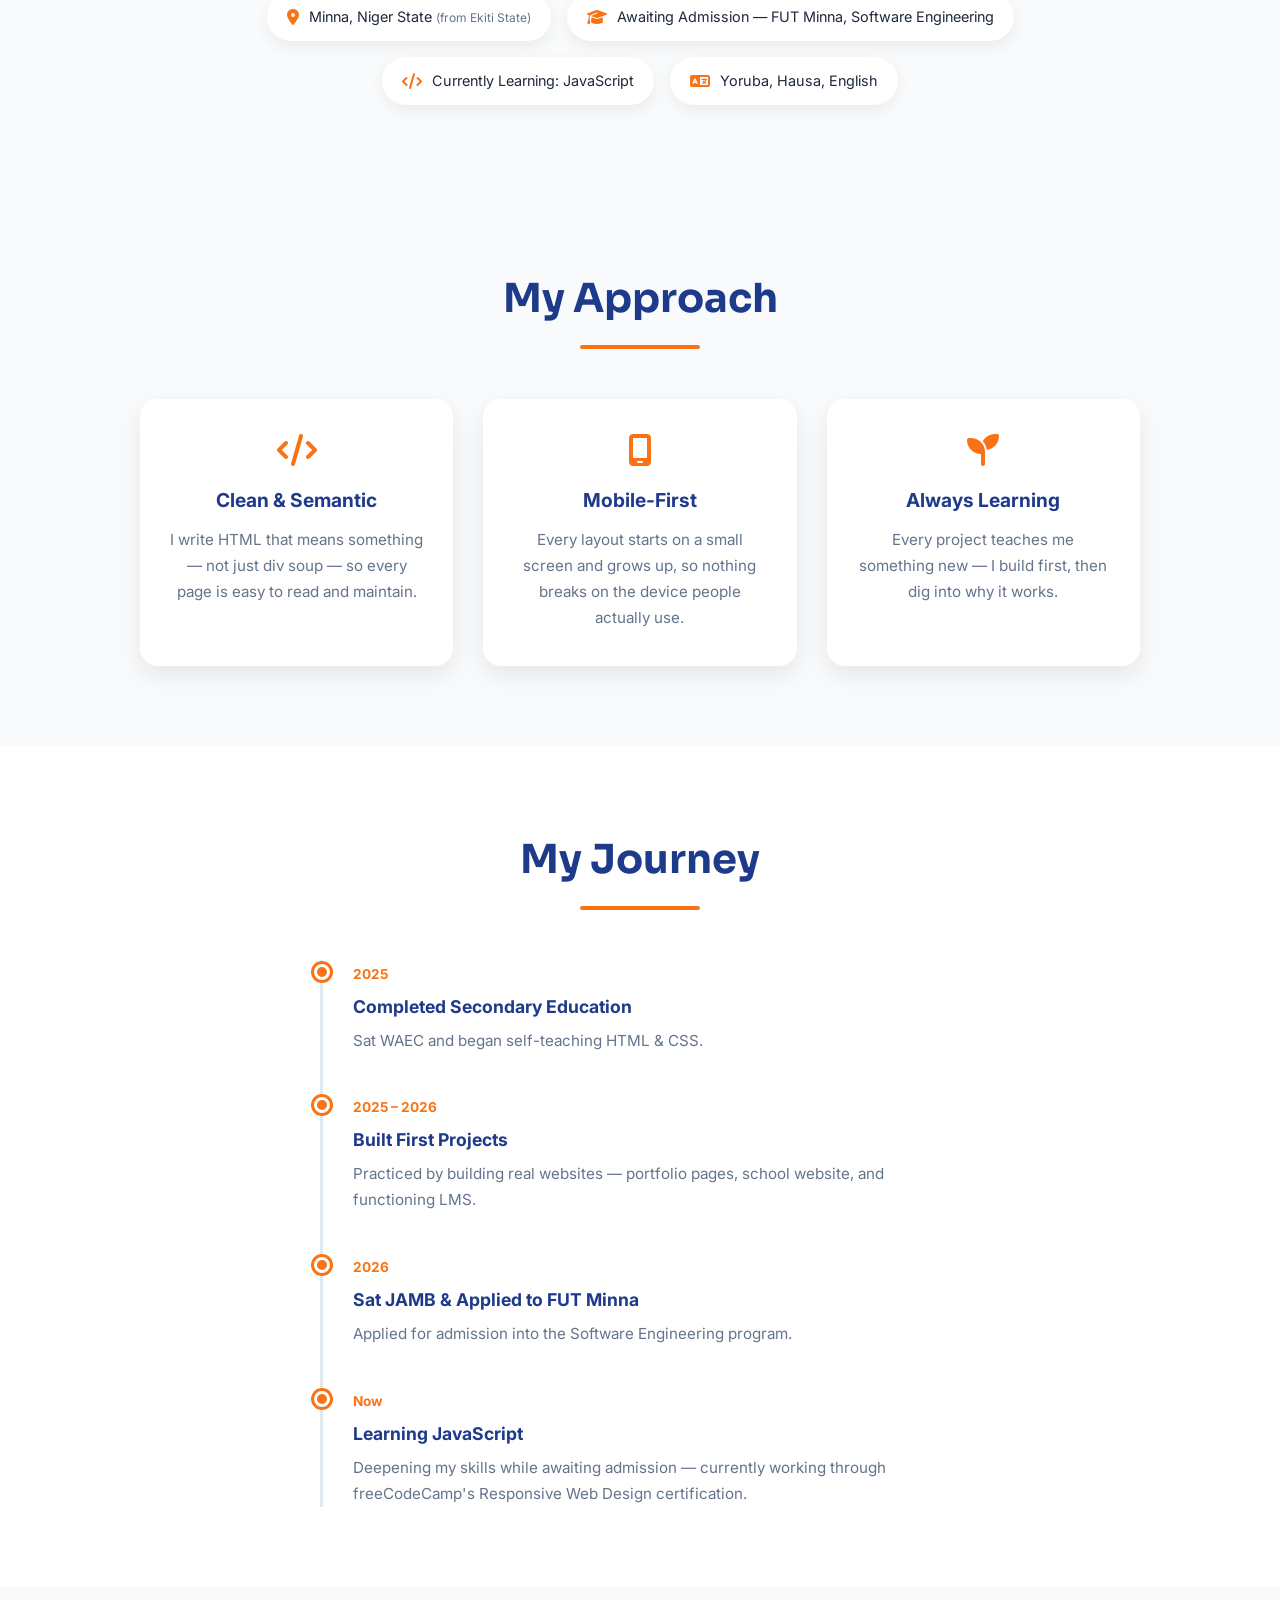
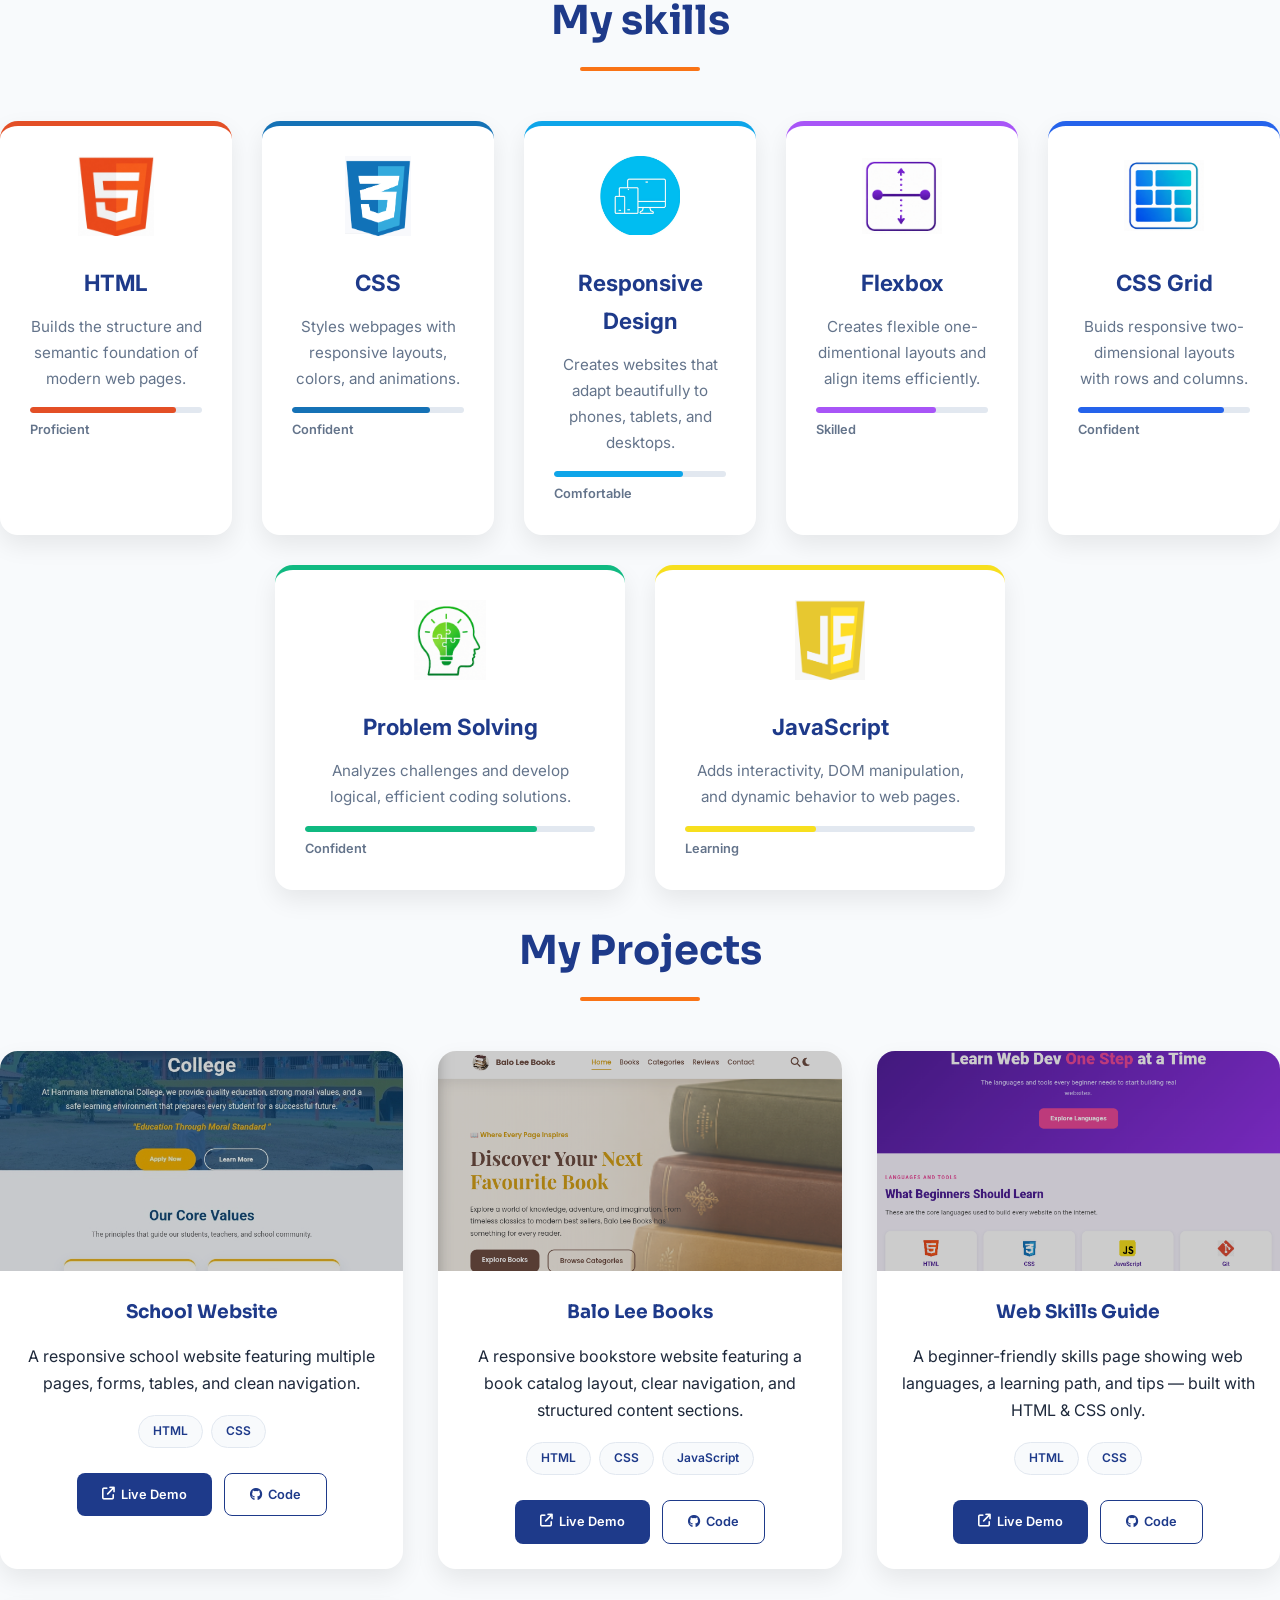
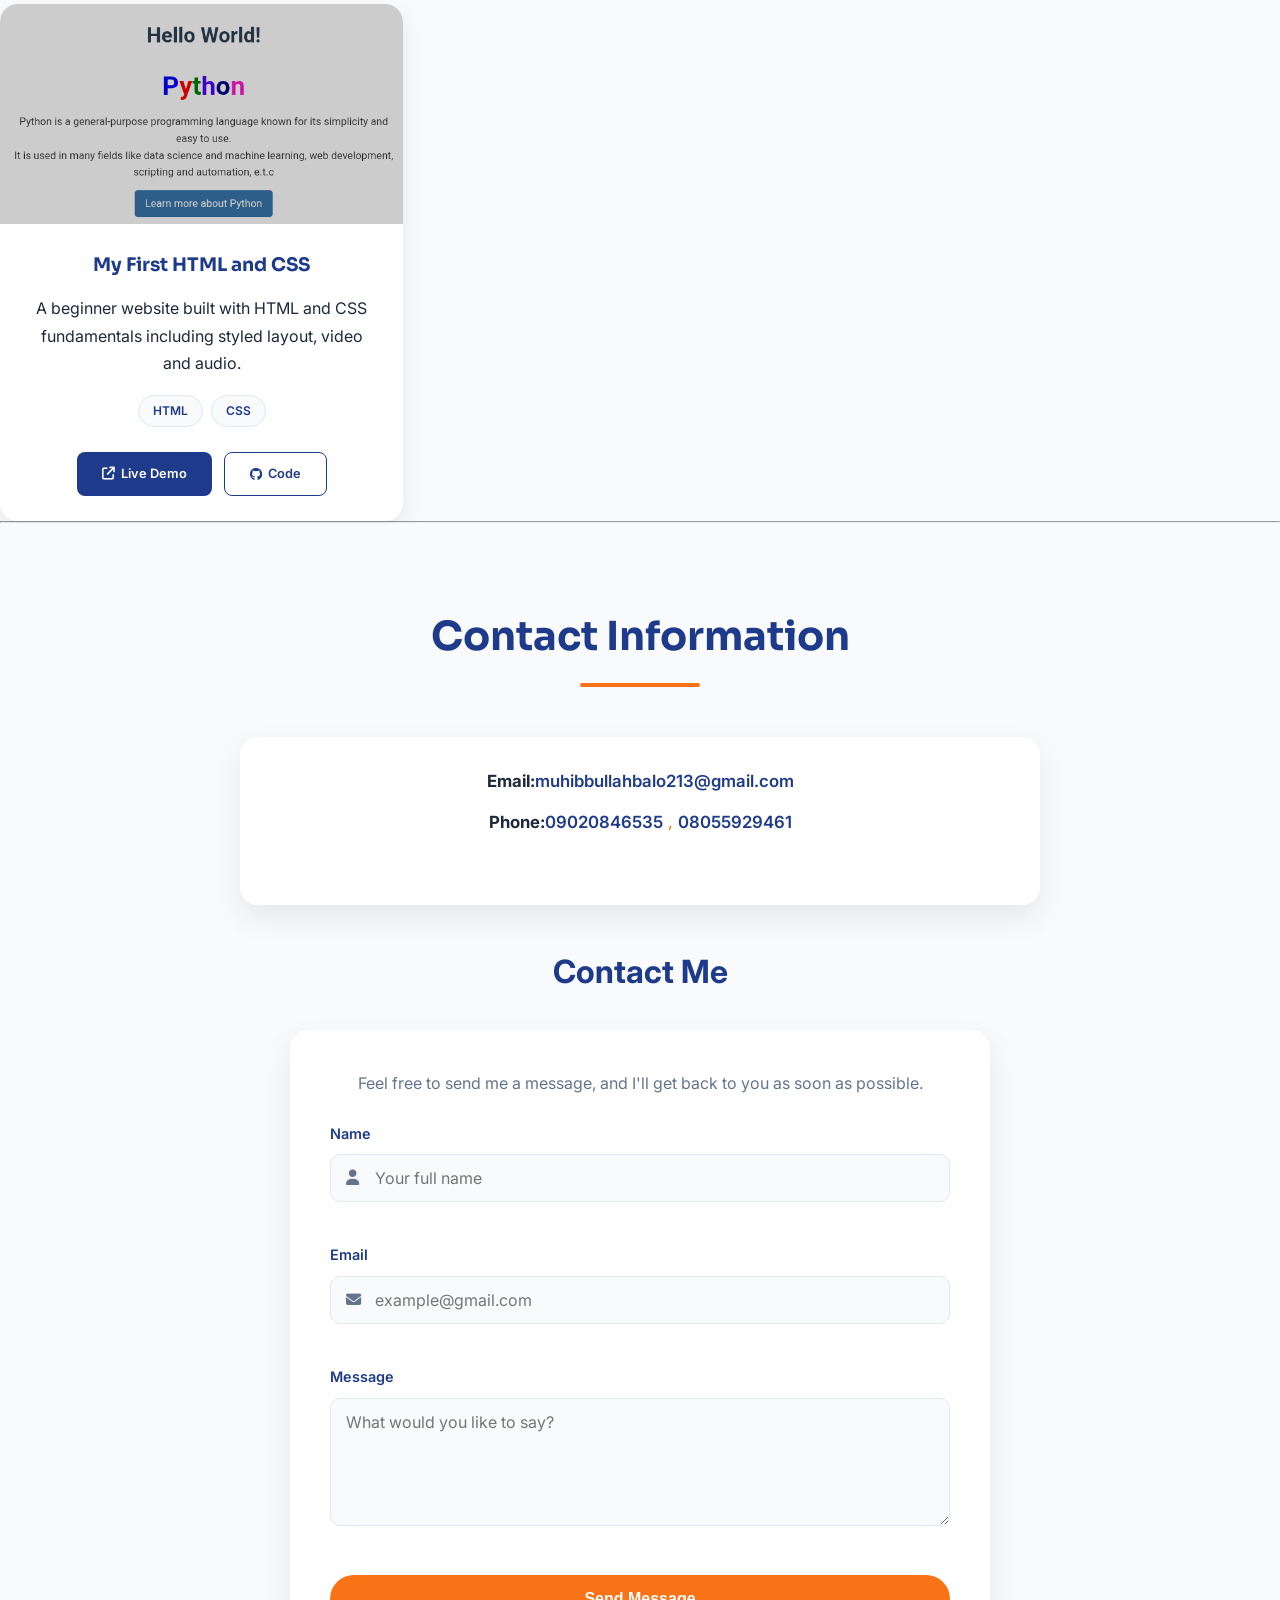
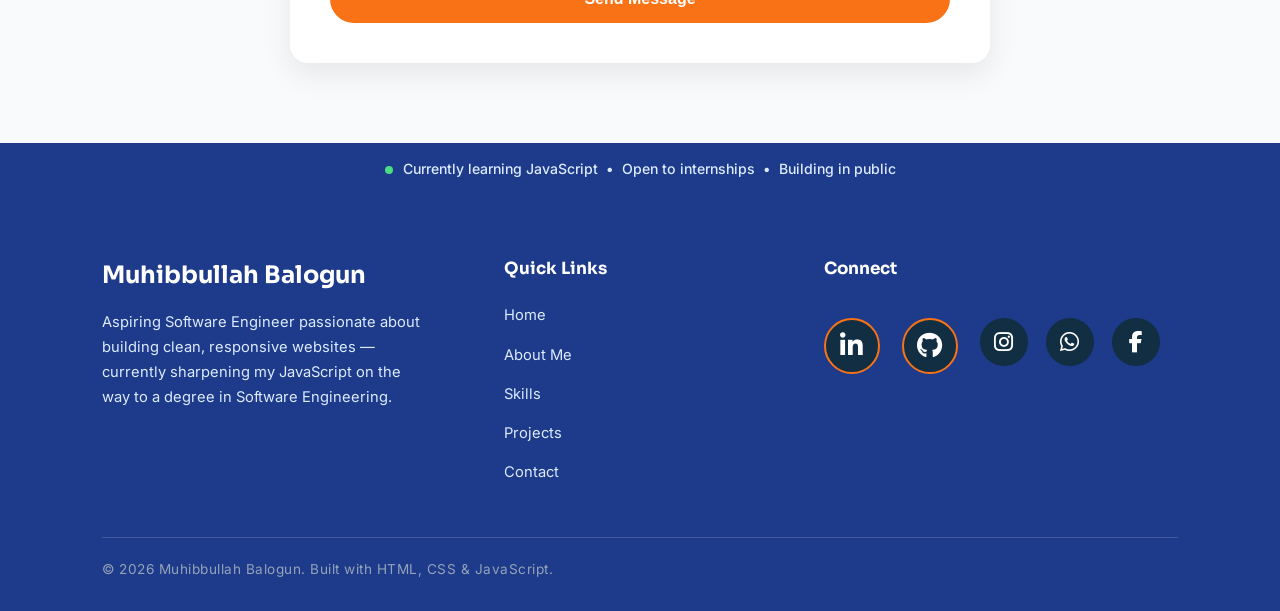
==== commit 56ae6d63: "Update index.html" ====
--- a/index.html
+++ b/index.html
@@ -282,6 +282,7 @@
                         <div class="project-tags">
                             <span class="tag">HTML</span>
                             <span class="tag">CSS</span>
+                            <span class="tag">JavaScript</span>
                         </div>
                         <div class="project-links">
                             <a href="../Balo-Lee-Books.html/index.html" target="_blank" class="btn-link">
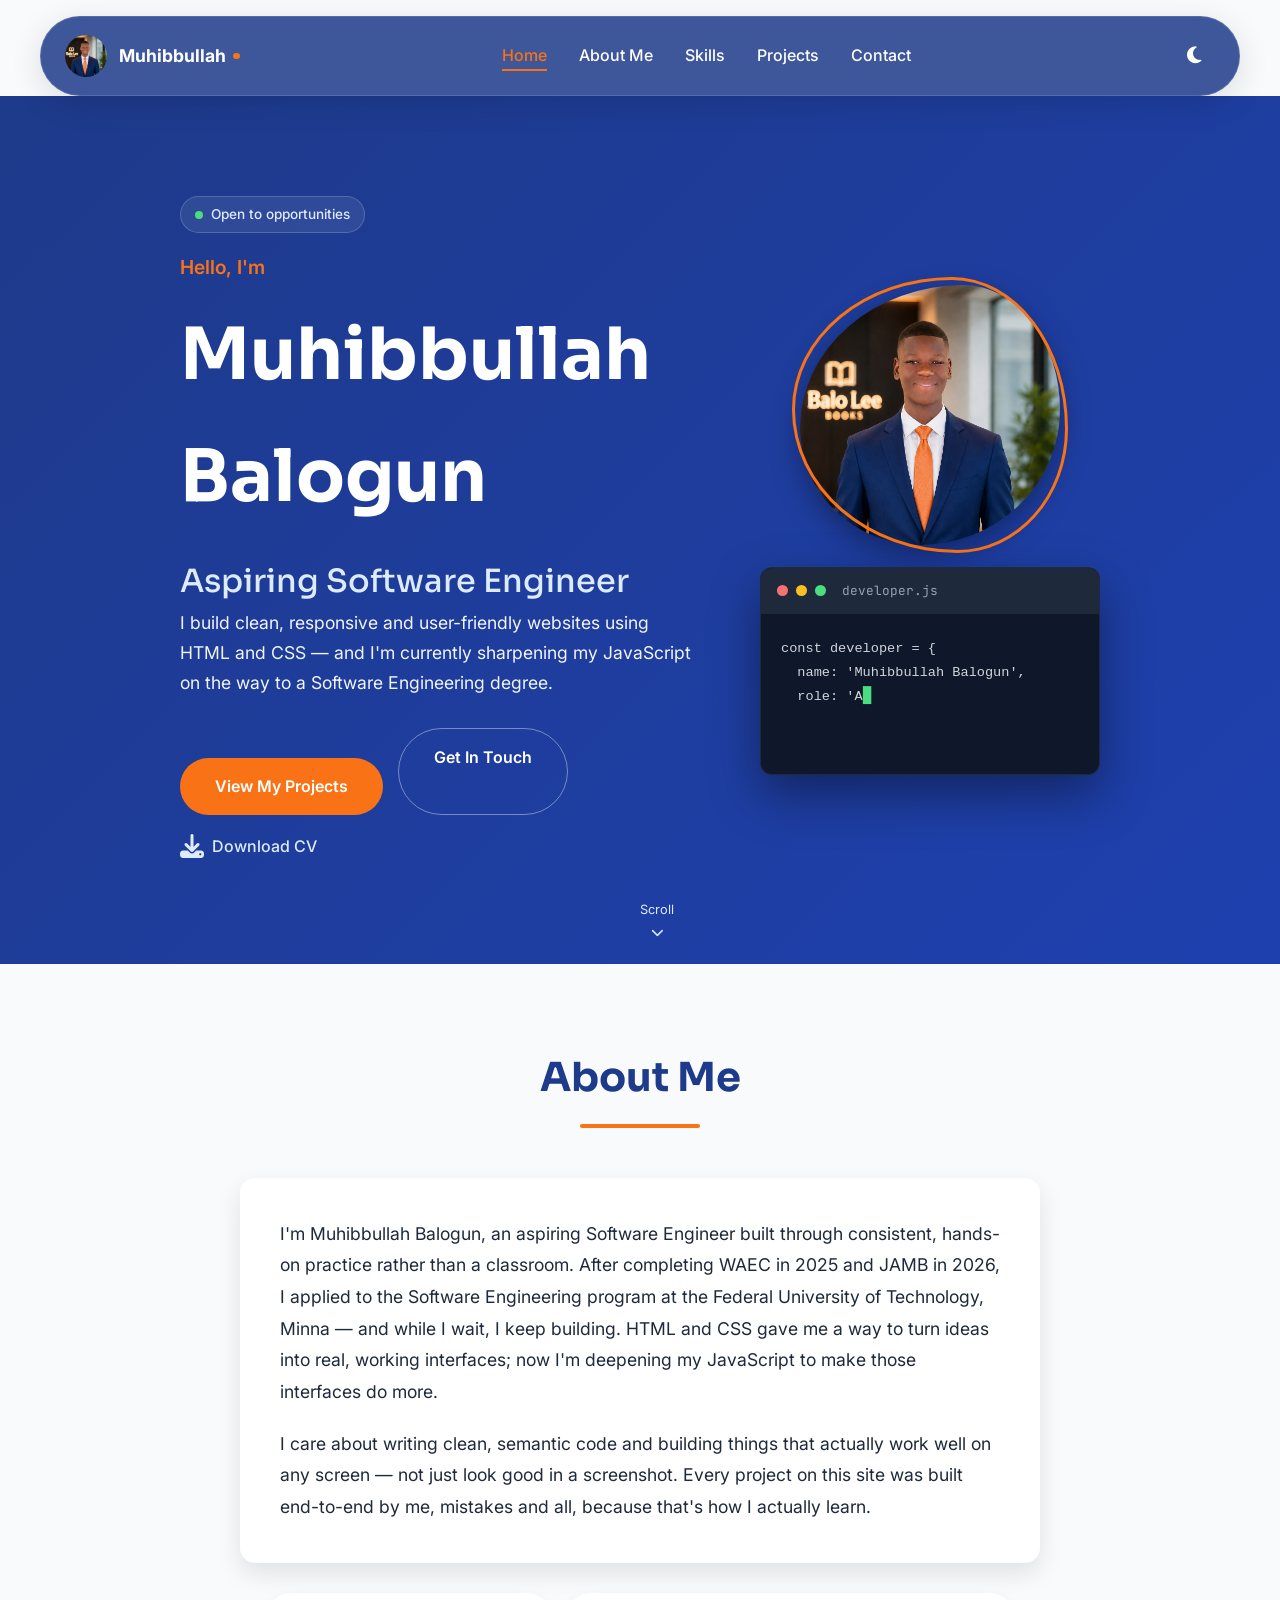
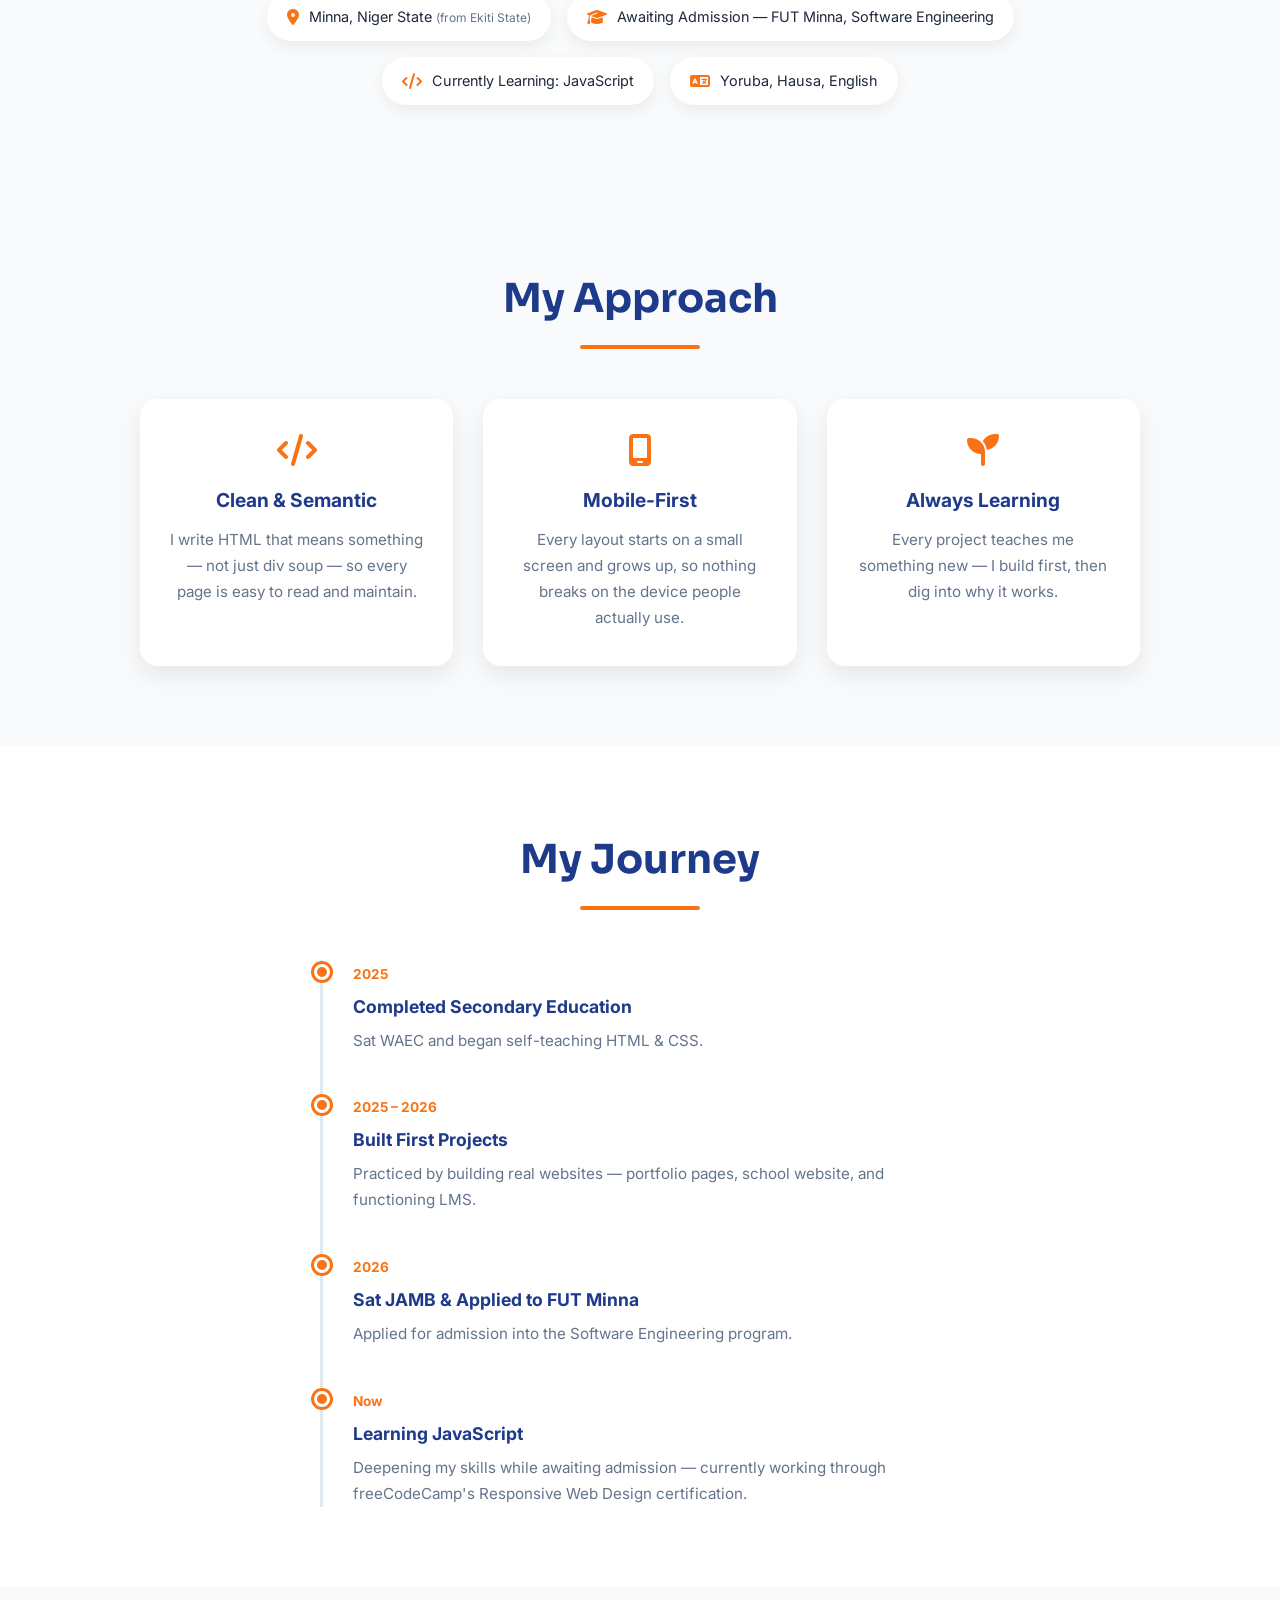
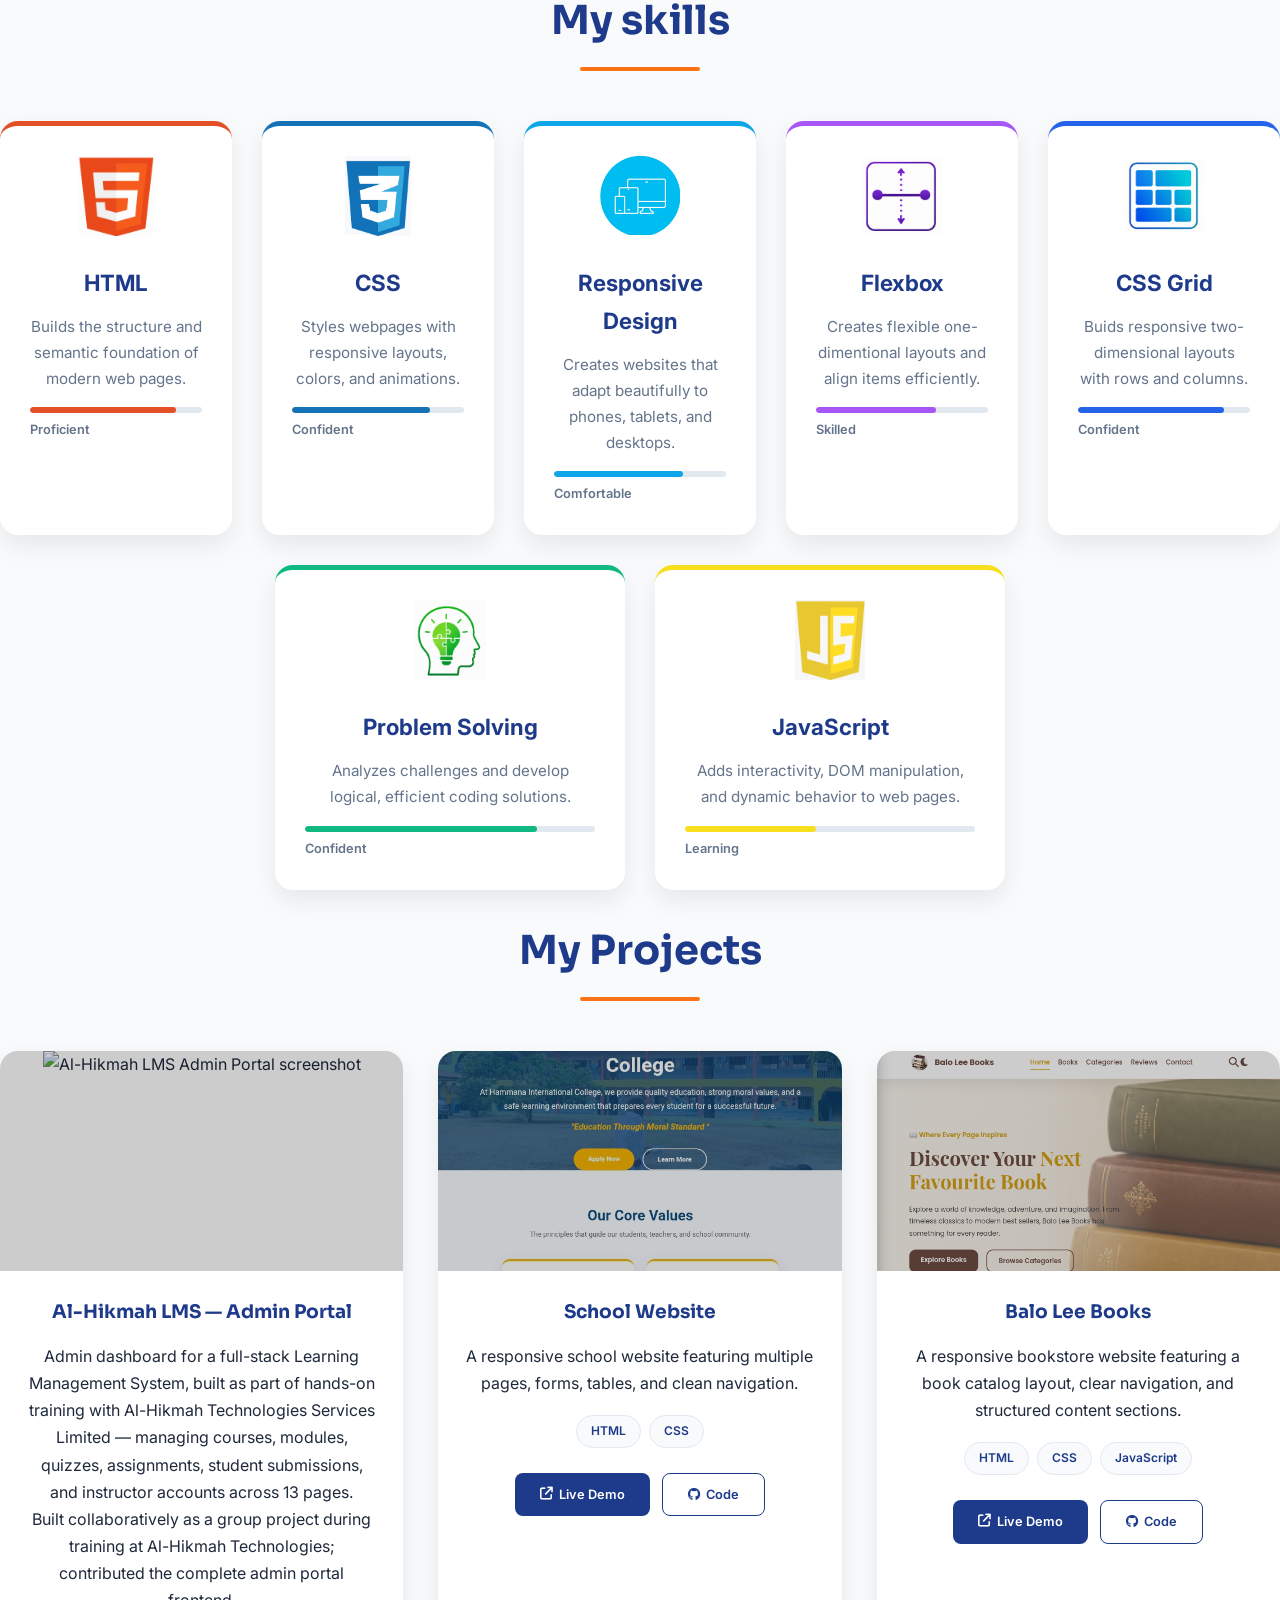
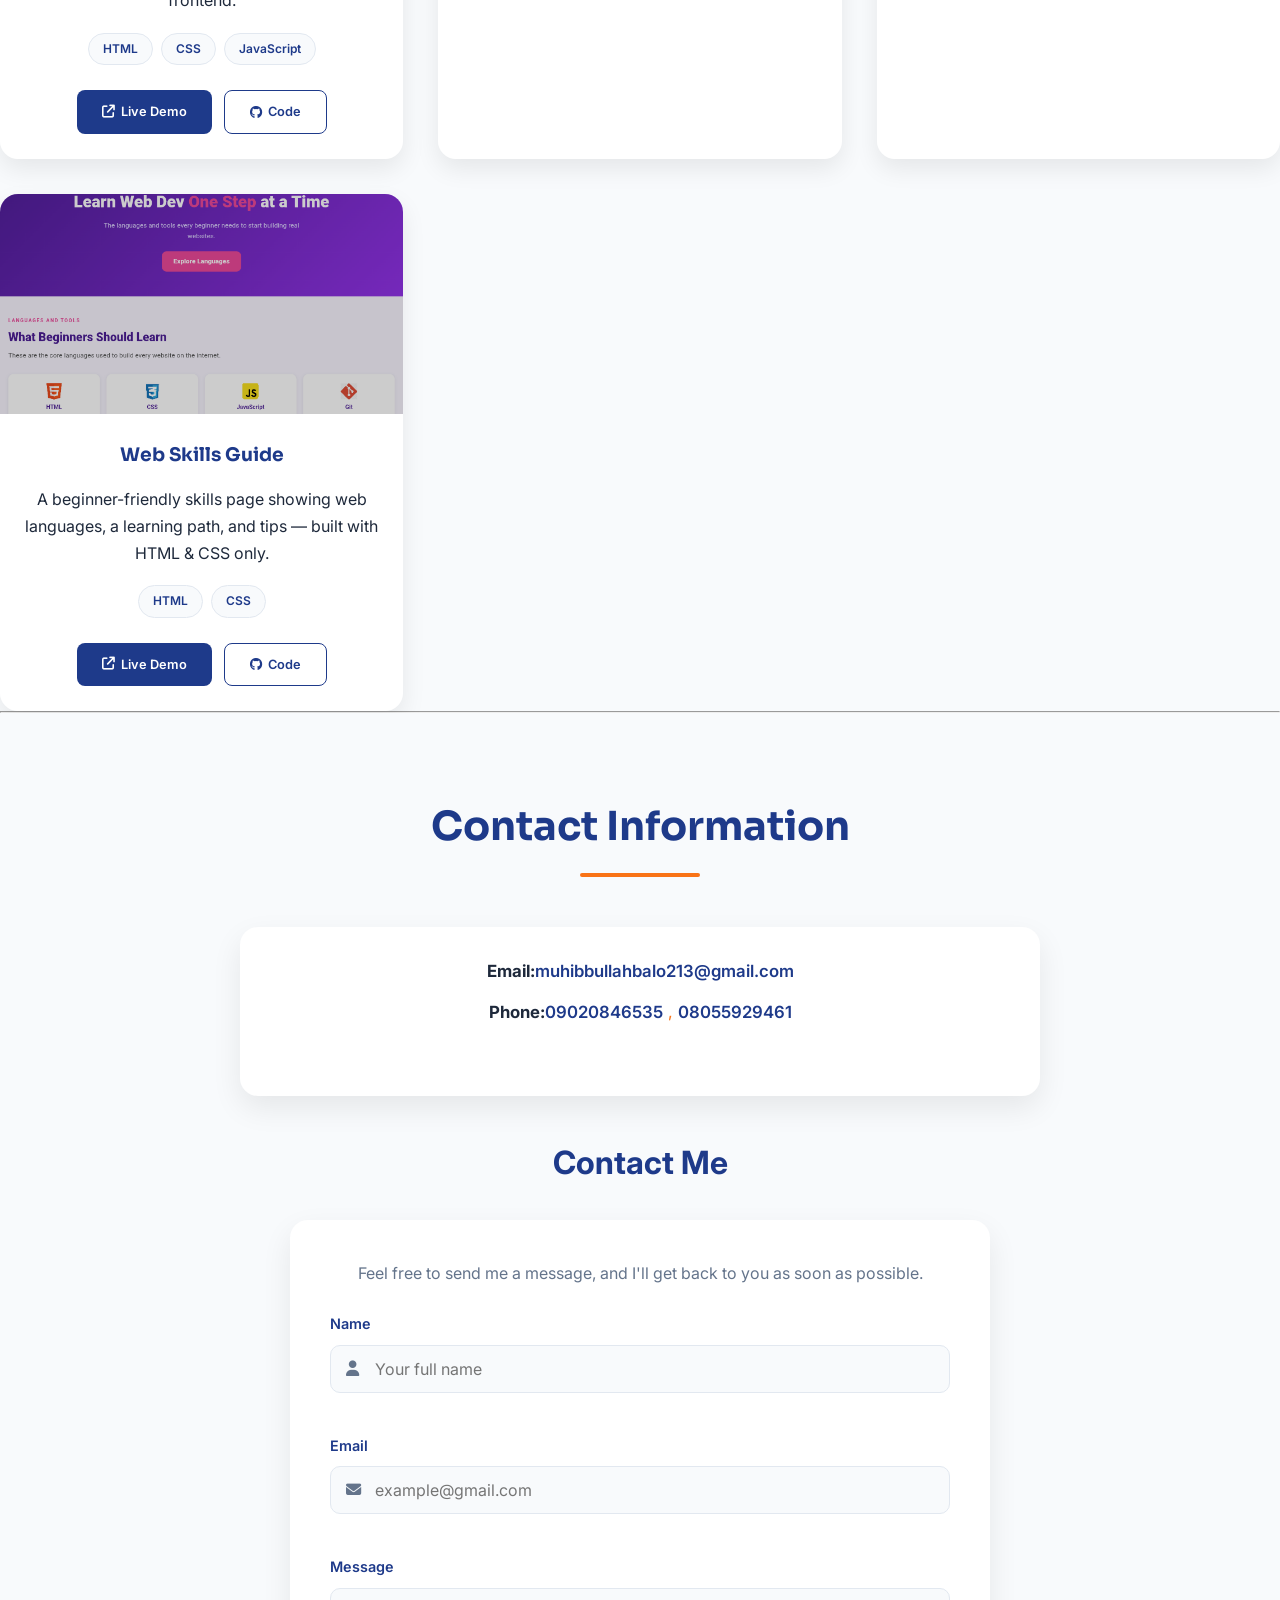
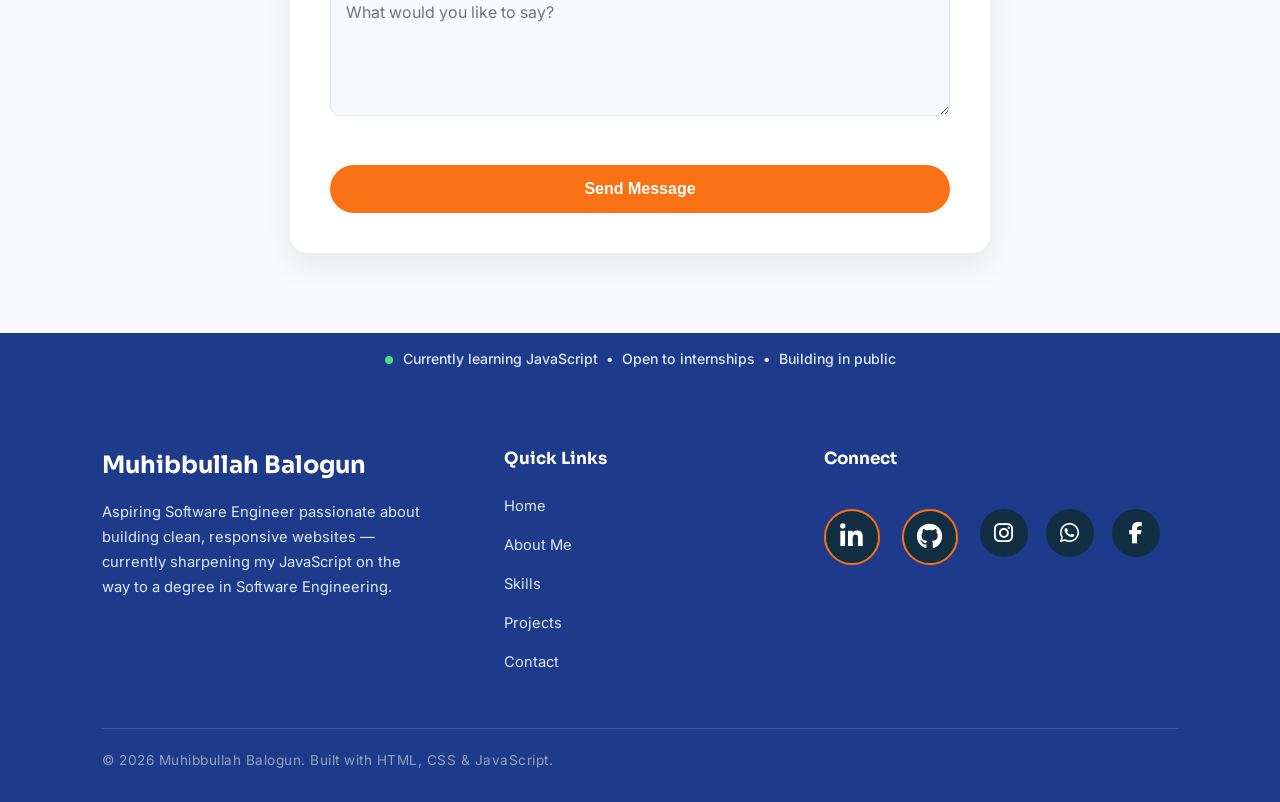
==== commit 26093e03: "Added Al-Hikmah Admin Portal to Projects I removed the last project" ====
--- a/index.html
+++ b/index.html
@@ -251,6 +251,31 @@
         <section id="projects" class="reveal">
             <h2 class="title">My Projects</h2>
         <div class="projects-grid">
+
+                <div class="project-card reveal">
+                    <div class="project-image">
+                        <img src="./img/admin-portal.png" alt="Al-Hikmah LMS Admin Portal screenshot">
+                    </div>
+                    <div class="project-content">
+                        <h3>Al-Hikmah LMS — Admin Portal</h3>
+                        <p>Admin dashboard for a full-stack Learning Management System, built as part of hands-on training with Al-Hikmah Technologies Services Limited — managing courses, modules, quizzes, assignments, student submissions, and instructor accounts across 13 pages.</p>
+                        <p class="project-credit">Built collaboratively as a group project during training at Al-Hikmah Technologies; contributed the complete admin portal frontend.</p>
+                        <div class="project-tags">
+                            <span class="tag">HTML</span>
+                            <span class="tag">CSS</span>
+                            <span class="tag">JavaScript</span>
+                        </div>
+                        <div class="project-links">
+                            <a href="https://balo-lee.github.io/al-hikmah-lms-admin" target="_blank" class="btn-link">
+                                <i class="fa-solid fa-arrow-up-right-from-square"></i> Live Demo
+                            </a>
+                            <a href="https://github.com/Balo-lee/al-hikmah-lms-admin" target="_blank" class="btn-link btn-link-outline">
+                                <i class="fa-brands fa-github"></i> Code
+                            </a>
+                        </div>
+                    </div>
+                </div>
+          
                 <div class="project-card reveal">
                     <div class="project-image">
                         <img src="./img/sch-website.png" alt="School Website project screenshot">
@@ -315,27 +340,7 @@
                         </div>
                     </div>
                 </div>
-                <div class="project-card reveal">
-                    <div class="project-image">
-                        <img src="./img/first-html.png" alt="My First HTML and CSS project screenshot">
-                    </div>
-                    <div class="project-content">
-                        <h3>My First HTML and CSS</h3>
-                        <p>A beginner website built with HTML and CSS fundamentals including styled layout, video and audio.</p>
-                        <div class="project-tags">
-                            <span class="tag">HTML</span>
-                            <span class="tag">CSS</span>
-                        </div>
-                        <div class="project-links">
-                            <a href="../first-webpage.html/index.html" target="_blank" class="btn-link">
-                                <i class="fa-solid fa-arrow-up-right-from-square"></i> Live Demo
-                            </a>
-                            <a href="https://github.com/YOUR-GITHUB-USERNAME/first-webpage.html" target="_blank" class="btn-link btn-link-outline">
-                                <i class="fa-brands fa-github"></i> Code
-                            </a>
-                        </div>
-                    </div>
-                </div>
+                
             </div>
           </section>
       
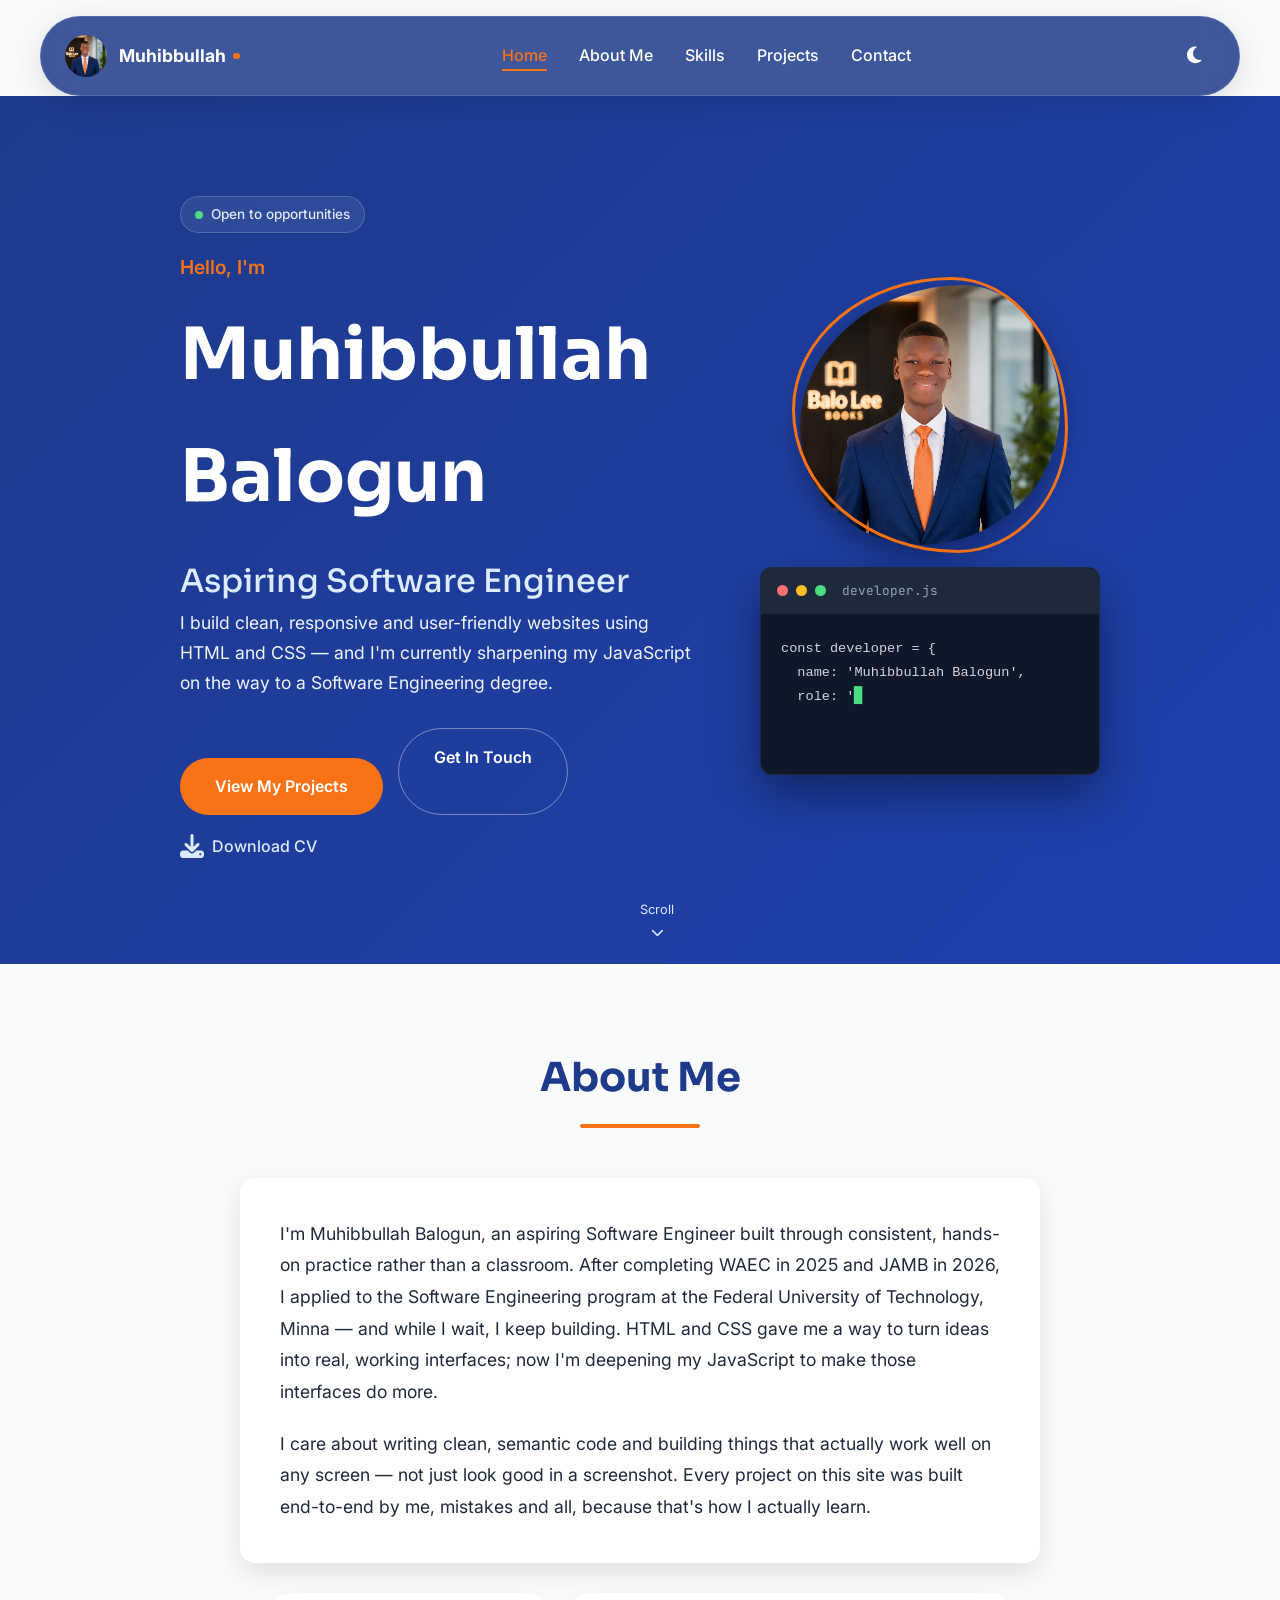
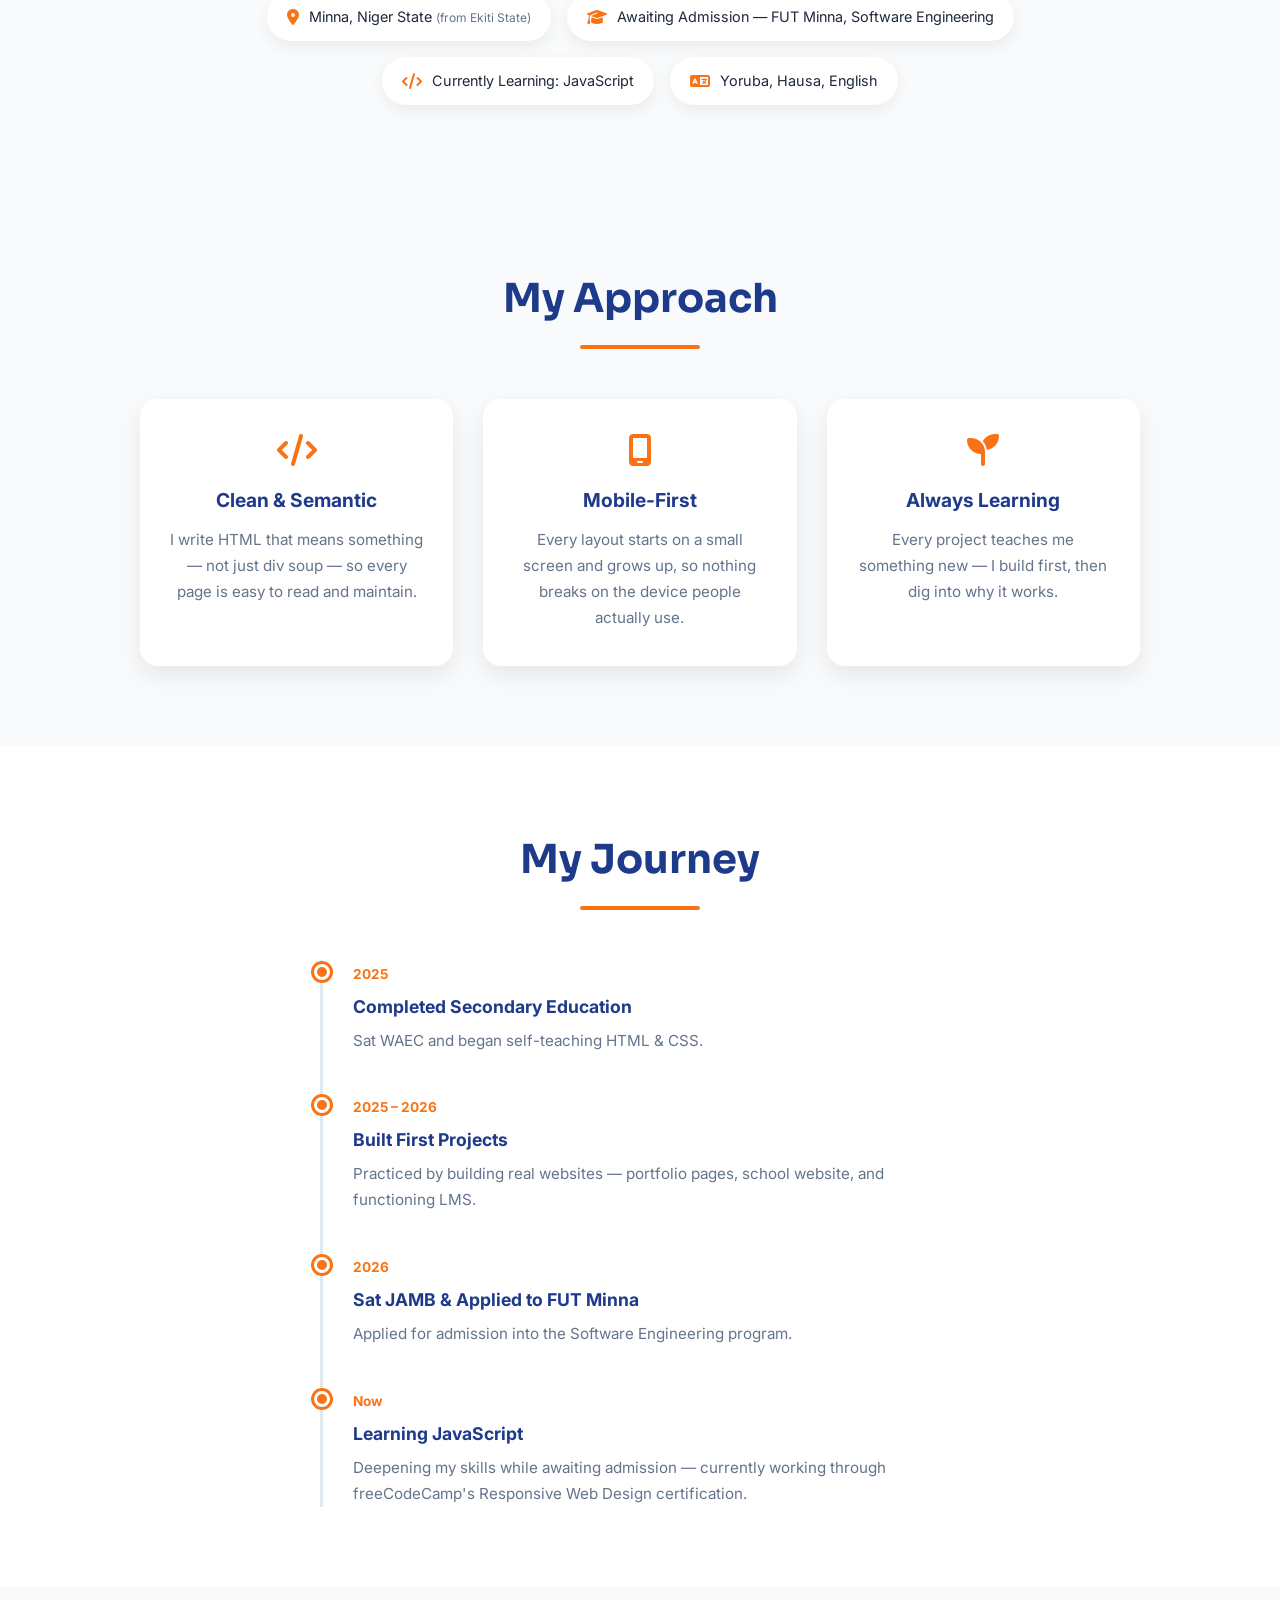
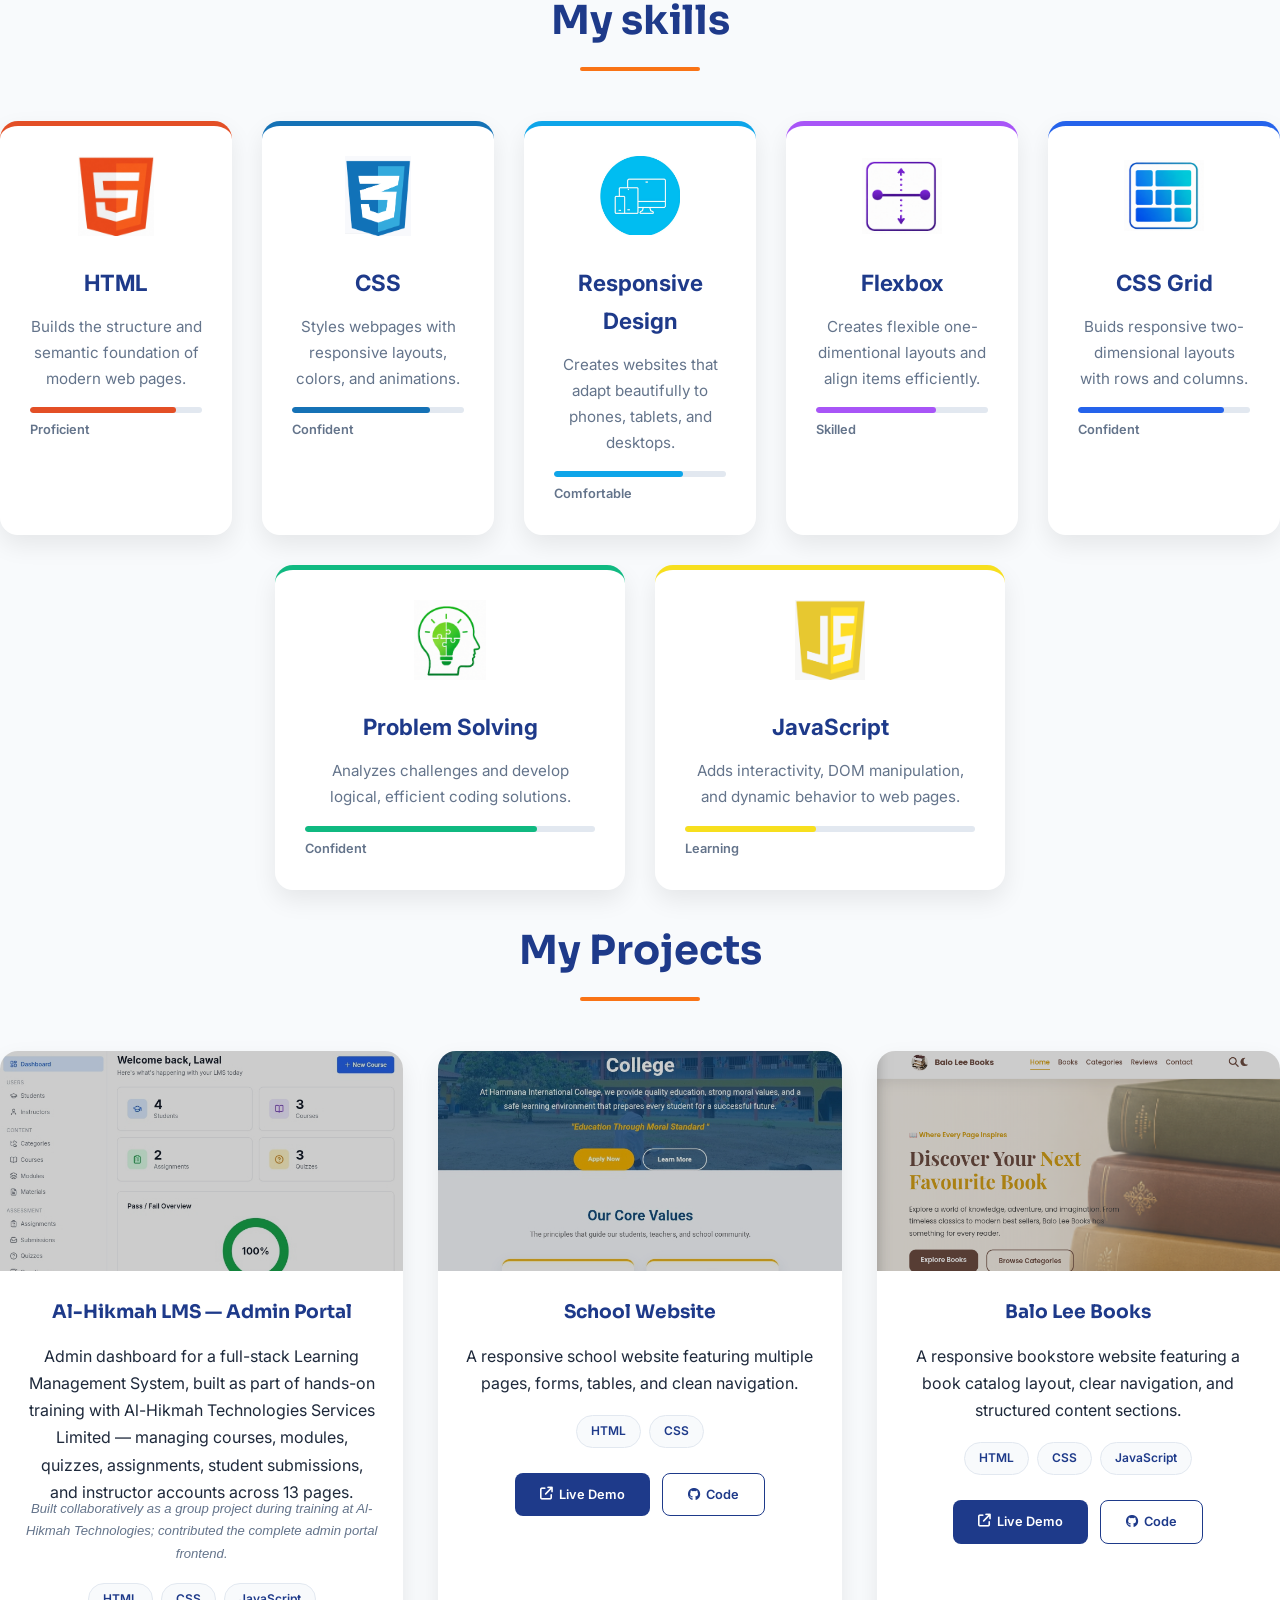
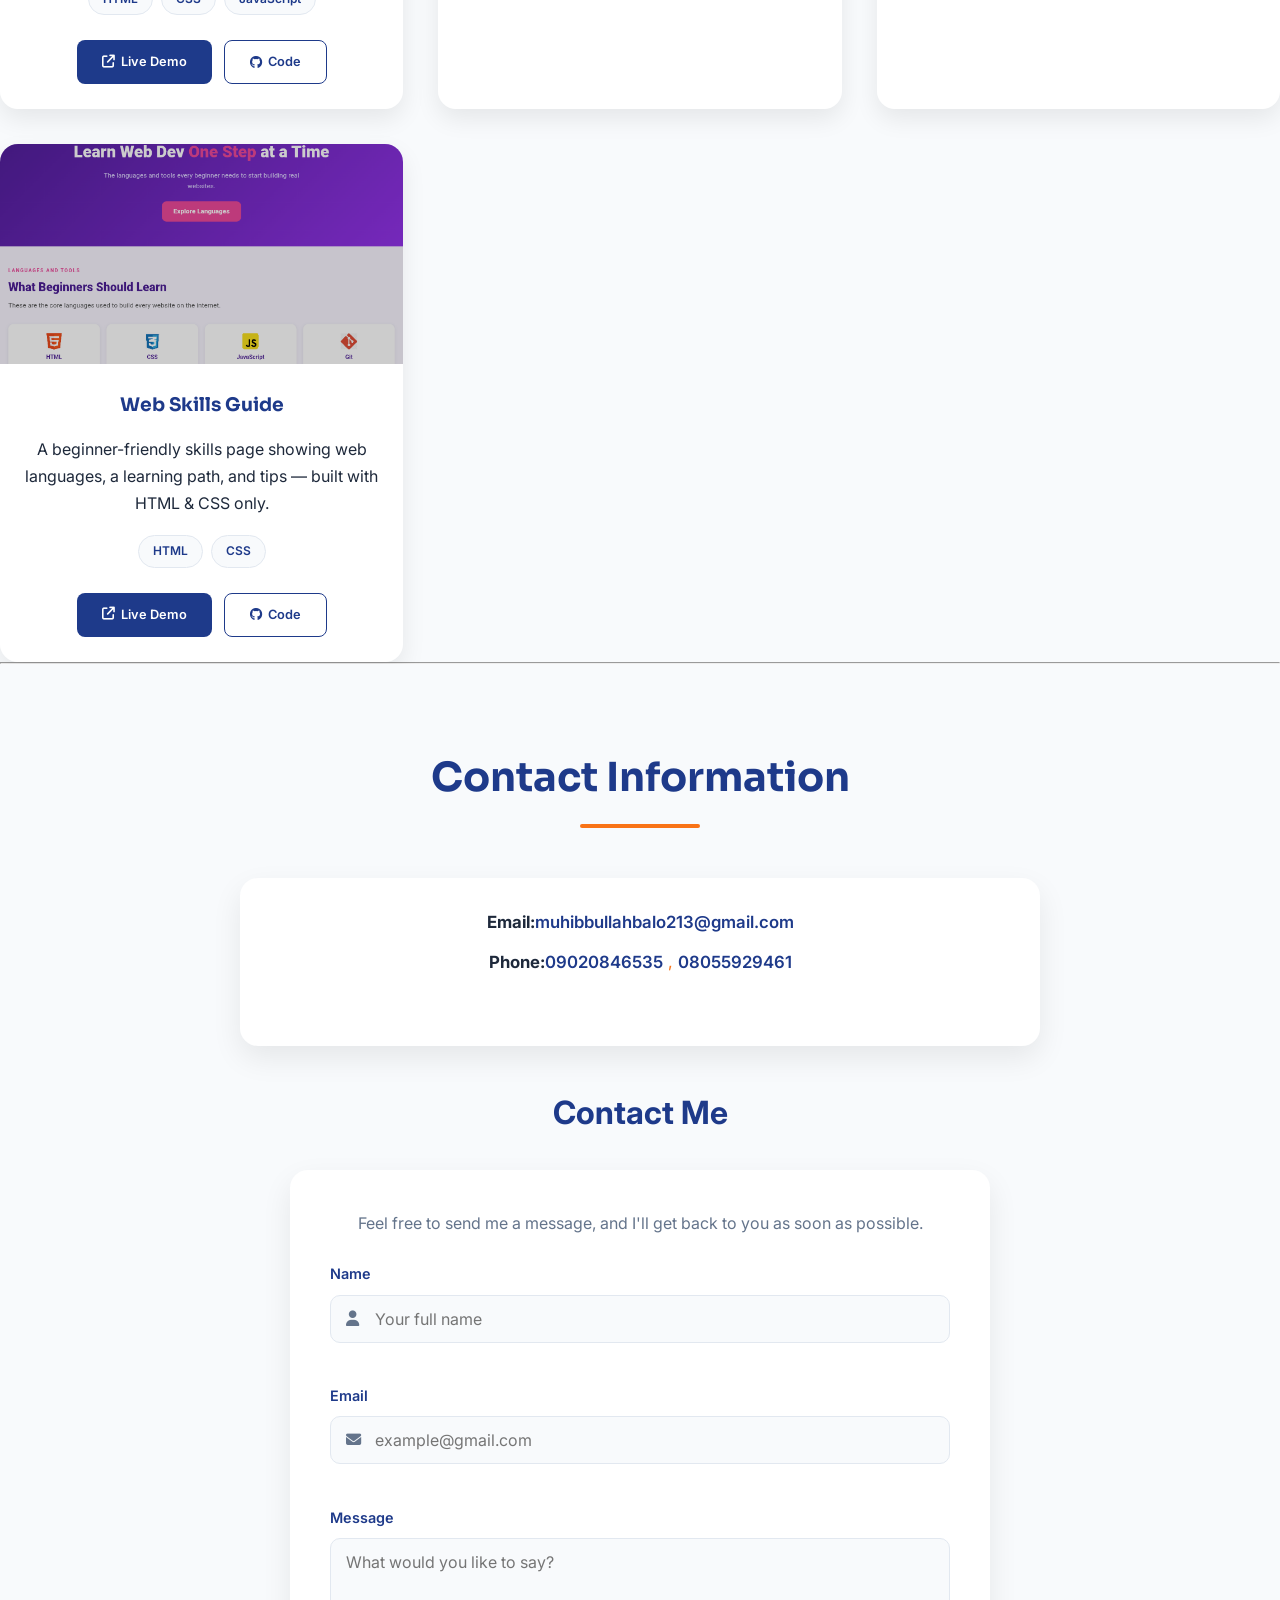
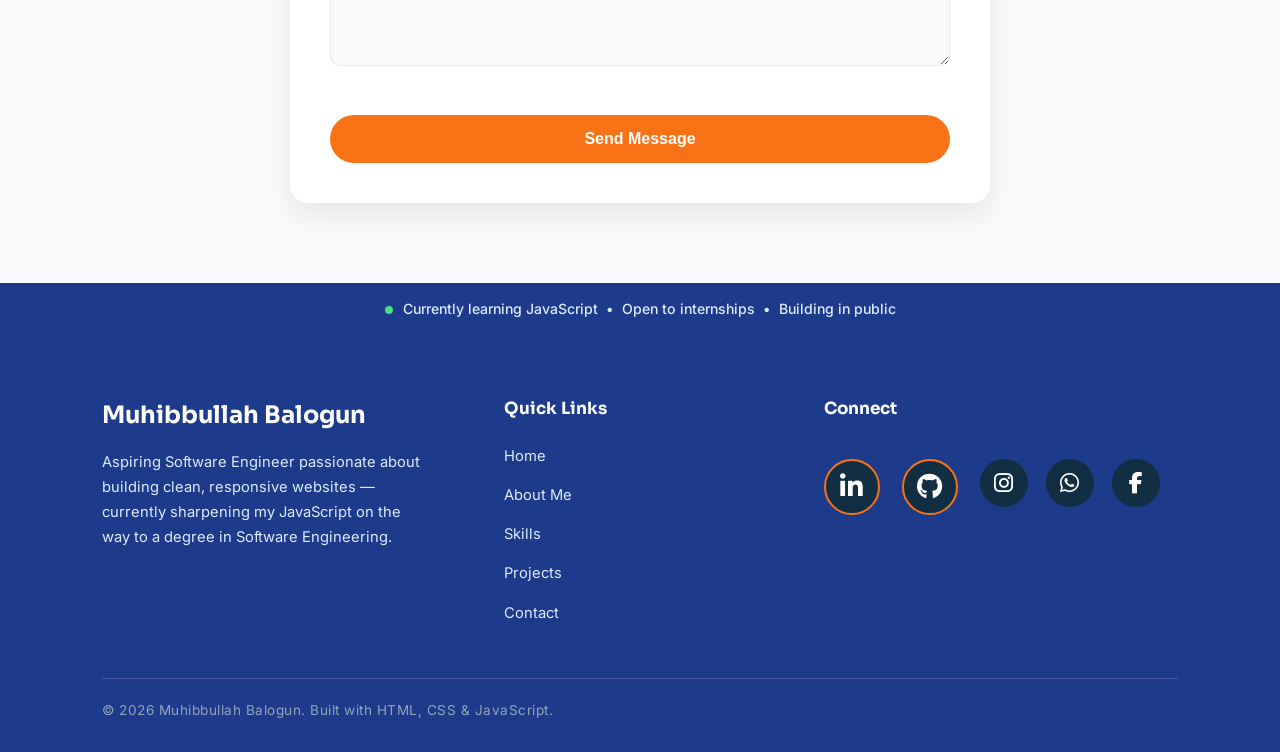
==== commit 3ef84cdd: "Corrected file path names for projects" ====
--- a/index.html
+++ b/index.html
@@ -310,10 +310,10 @@
                             <span class="tag">JavaScript</span>
                         </div>
                         <div class="project-links">
-                            <a href="../Balo-Lee-Books.html/index.html" target="_blank" class="btn-link">
+                            <a href="https://balo-lee.github.io/balo-lee-books" target="_blank" class="btn-link">
                                 <i class="fa-solid fa-arrow-up-right-from-square"></i> Live Demo
                             </a>
-                            <a href="https://github.com/YOUR-GITHUB-USERNAME/Balo-Lee-Books.html" target="_blank" class="btn-link btn-link-outline">
+                            <a href="https://github.com/Balo-lee.github.io/balo-lee-books" target="_blank" class="btn-link btn-link-outline">
                                 <i class="fa-brands fa-github"></i> Code
                             </a>
                         </div>
@@ -331,10 +331,10 @@
                             <span class="tag">CSS</span>
                         </div>
                         <div class="project-links">
-                            <a href="../skills.html/index.html" target="_blank" class="btn-link">
+                            <a href="https://balo-lee.github.io/web-skills-guide" target="_blank" class="btn-link">
                                 <i class="fa-solid fa-arrow-up-right-from-square"></i> Live Demo
                             </a>
-                            <a href="https://github.com/YOUR-GITHUB-USERNAME/skills.html" target="_blank" class="btn-link btn-link-outline">
+                            <a href="https://github.com/Balo-lee.github.io/web-skills-guide" target="_blank" class="btn-link btn-link-outline">
                                 <i class="fa-brands fa-github"></i> Code
                             </a>
                         </div>
--- a/styles.css
+++ b/styles.css
@@ -1192,6 +1192,13 @@
     color: var(--primary);
     margin-bottom: 15px;
 }
+
+.project-credit {
+    font-size: .82rem;
+    font-style: italic;
+    color: var(--text-light);
+    margin-top: -8px;
+}
 .project-tags{
     display:flex;
     flex-wrap:wrap;
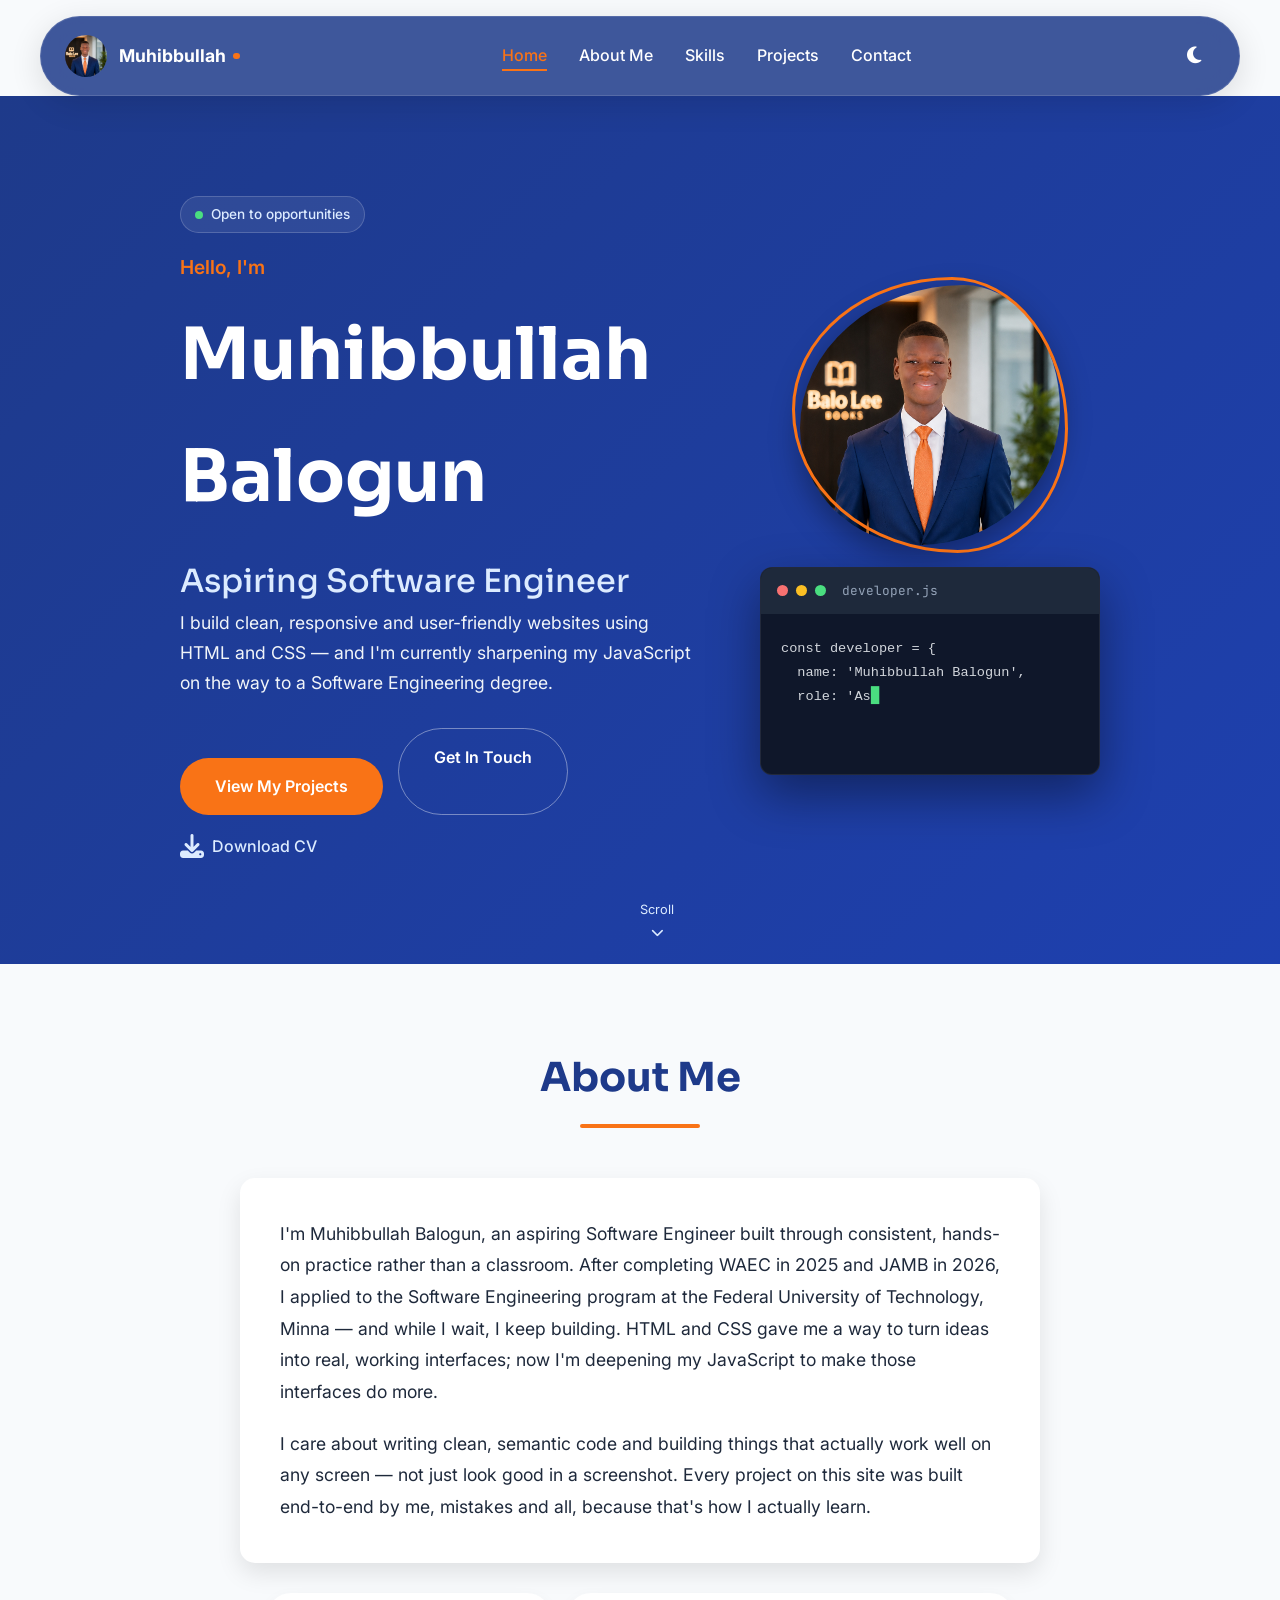
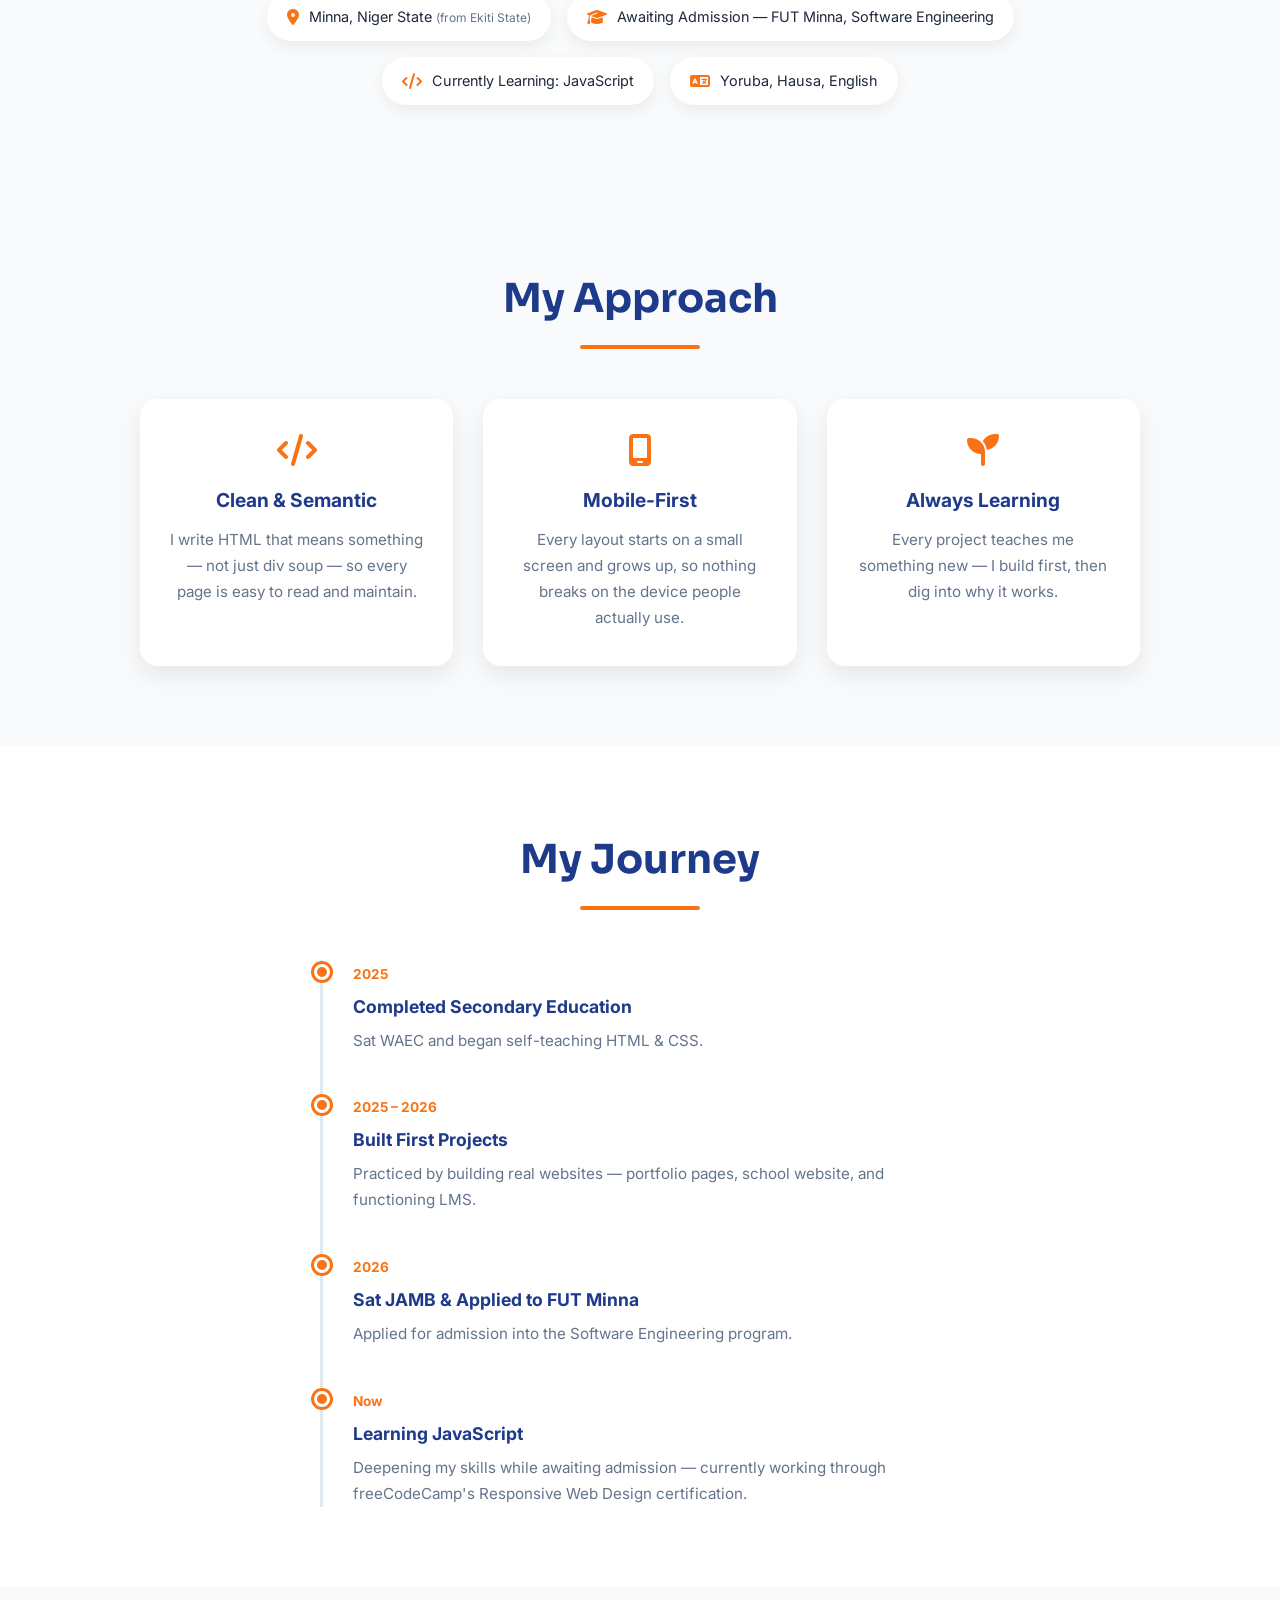
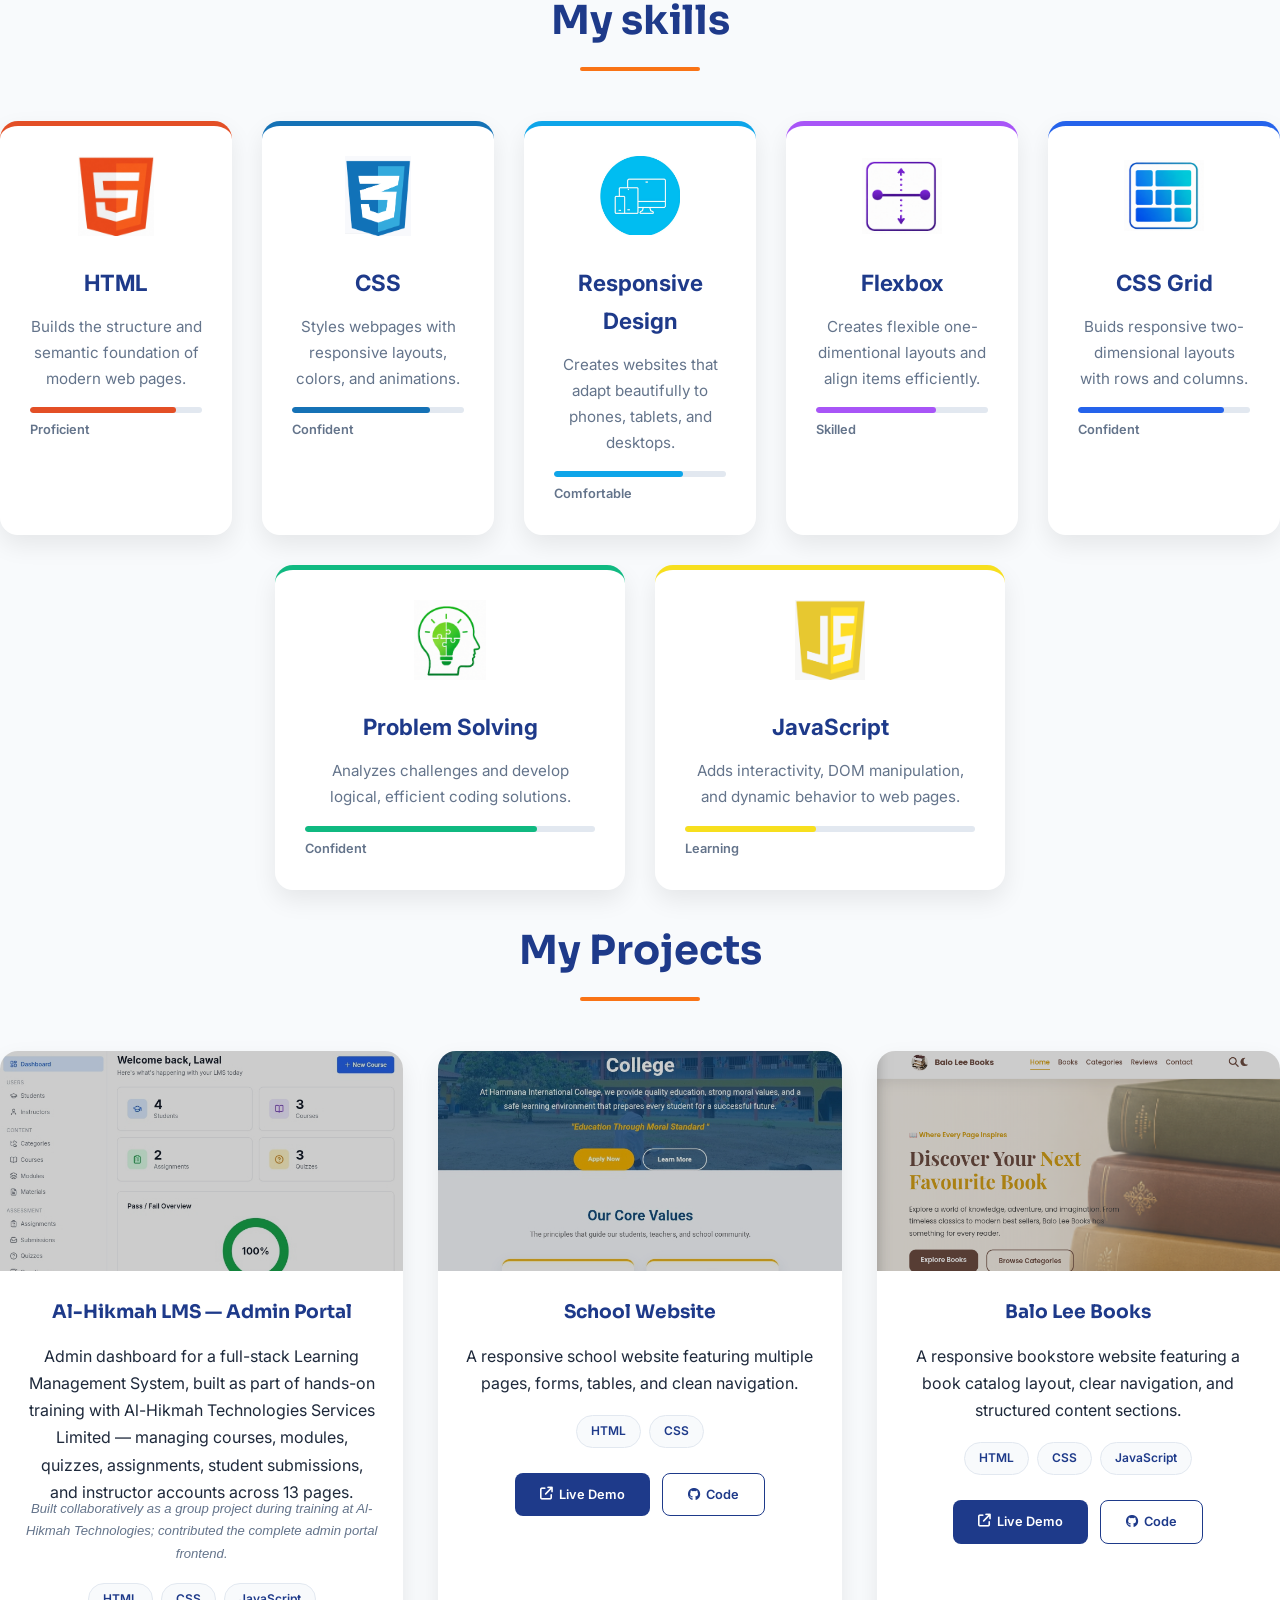
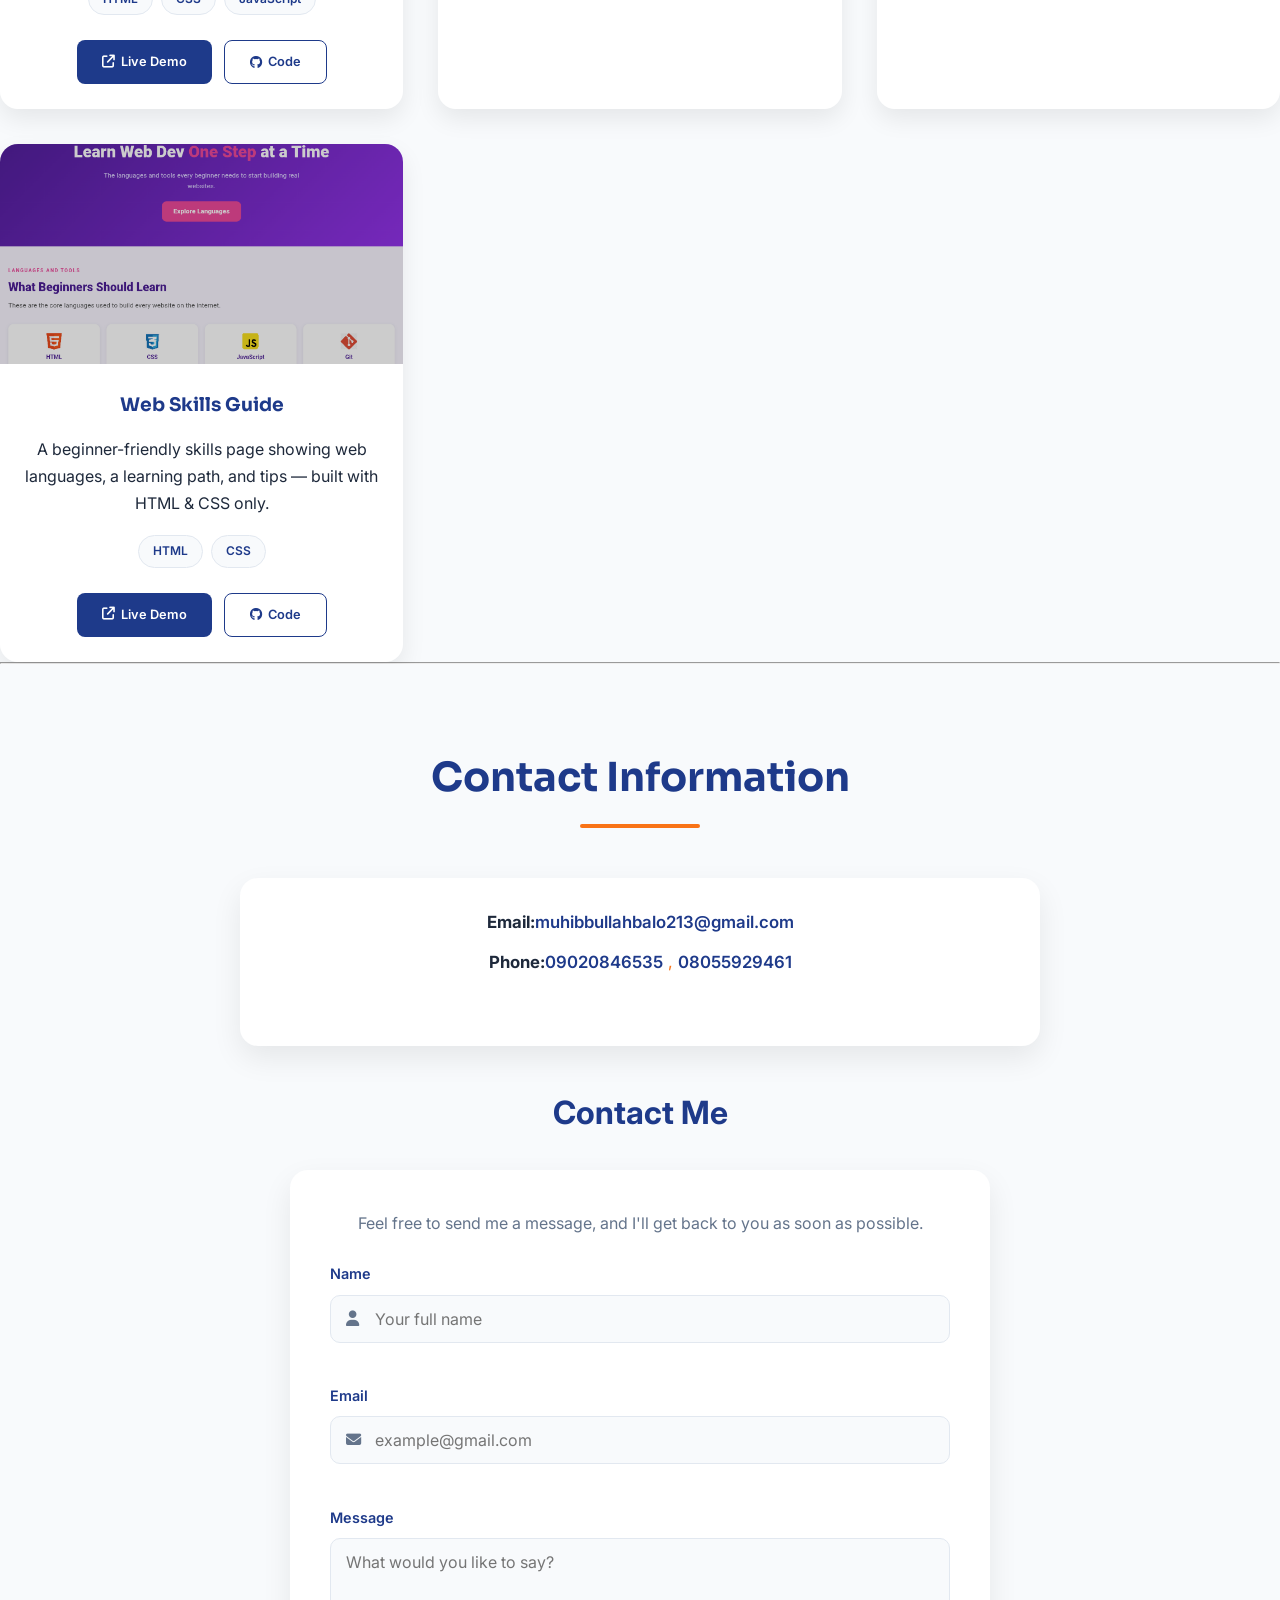
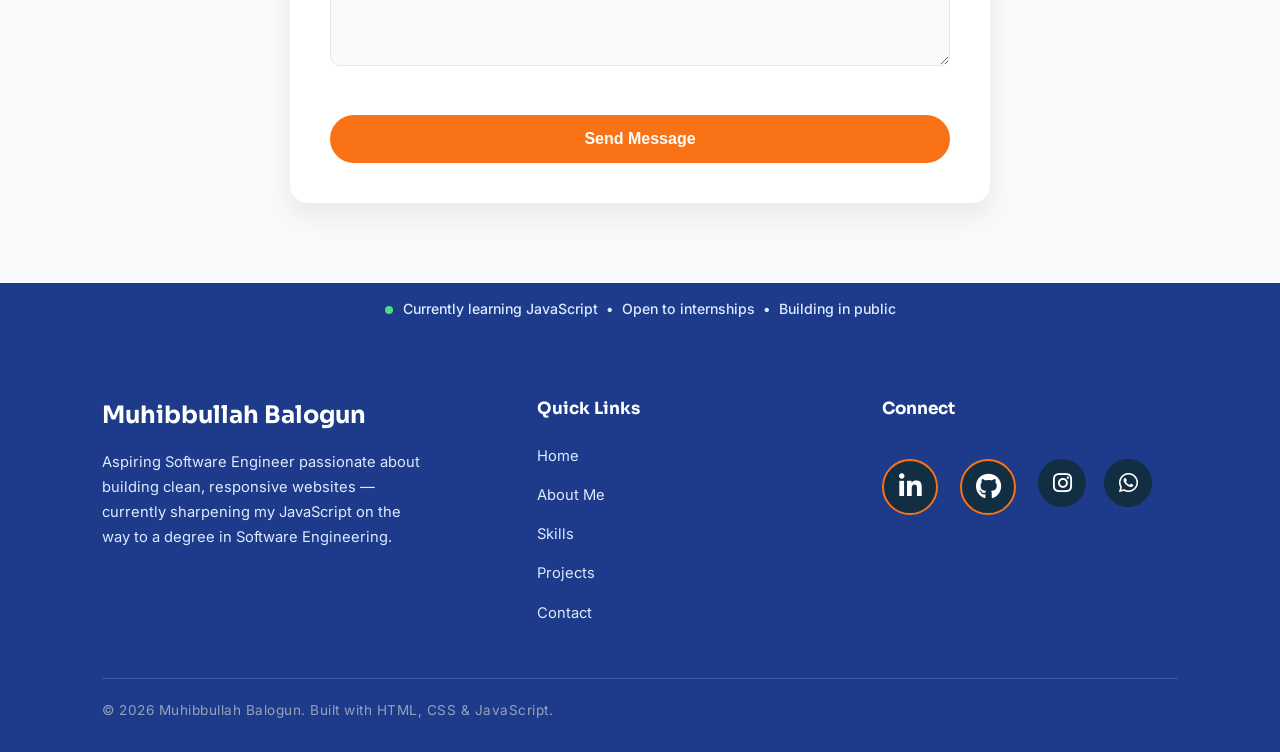
==== commit aa415396: "Update footer social links: fix GitHub URL, add Instagram and WhatsApp, remove Facebook" ====
--- a/index.html
+++ b/index.html
@@ -313,7 +313,7 @@
                             <a href="https://balo-lee.github.io/balo-lee-books" target="_blank" class="btn-link">
                                 <i class="fa-solid fa-arrow-up-right-from-square"></i> Live Demo
                             </a>
-                            <a href="https://github.com/Balo-lee.github.io/balo-lee-books" target="_blank" class="btn-link btn-link-outline">
+                            <a href="https://github.com/Balo-lee/balo-lee-books" target="_blank" class="btn-link btn-link-outline">
                                 <i class="fa-brands fa-github"></i> Code
                             </a>
                         </div>
@@ -334,7 +334,7 @@
                             <a href="https://balo-lee.github.io/web-skills-guide" target="_blank" class="btn-link">
                                 <i class="fa-solid fa-arrow-up-right-from-square"></i> Live Demo
                             </a>
-                            <a href="https://github.com/Balo-lee.github.io/web-skills-guide" target="_blank" class="btn-link btn-link-outline">
+                            <a href="https://github.com/Balo-lee/web-skills-guide" target="_blank" class="btn-link btn-link-outline">
                                 <i class="fa-brands fa-github"></i> Code
                             </a>
                         </div>
@@ -416,10 +416,9 @@
                 <h3>Connect</h3>
                 <ul class="social-icons">
                     <li><a class="linkedin primary" aria-label="LinkedIn" href="https://linkedin.com/in/muhibbullah-balogun"><i class="fab fa-linkedin-in"></i></a></li>
-                    <li><a class="github primary" aria-label="GitHub" href="https://github.com/YOUR-GITHUB-USERNAME"><i class="fab fa-github"></i></a></li>
-                    <li><a class="instagram" aria-label="Instagram" href="https://www.instagram.com/YOUR-INSTAGRAM-USERNAME"><i class="fab fa-instagram"></i></a></li>
-                    <li><a class="whatsapp" aria-label="WhatsApp" href="https://wa.me/234XXXXXXXXXX"><i class="fab fa-whatsapp"></i></a></li>
-                    <li><a class="facebook" aria-label="Facebook" href="https://facebook.com/YOUR-FACEBOOK-USERNAME"><i class="fab fa-facebook-f"></i></a></li>
+                    <li><a class="github primary" aria-label="GitHub" href="https://github.com/Balo-lee"><i class="fab fa-github"></i></a></li>
+                    <li><a class="instagram" aria-label="Instagram" href="https://www.instagram.com/muhibbullahbalogun"><i class="fab fa-instagram"></i></a></li>
+                    <li><a class="whatsapp" aria-label="WhatsApp" href="https://wa.me/2349020846535"><i class="fab fa-whatsapp"></i></a></li>
                 </ul>
             </div>
         </div>
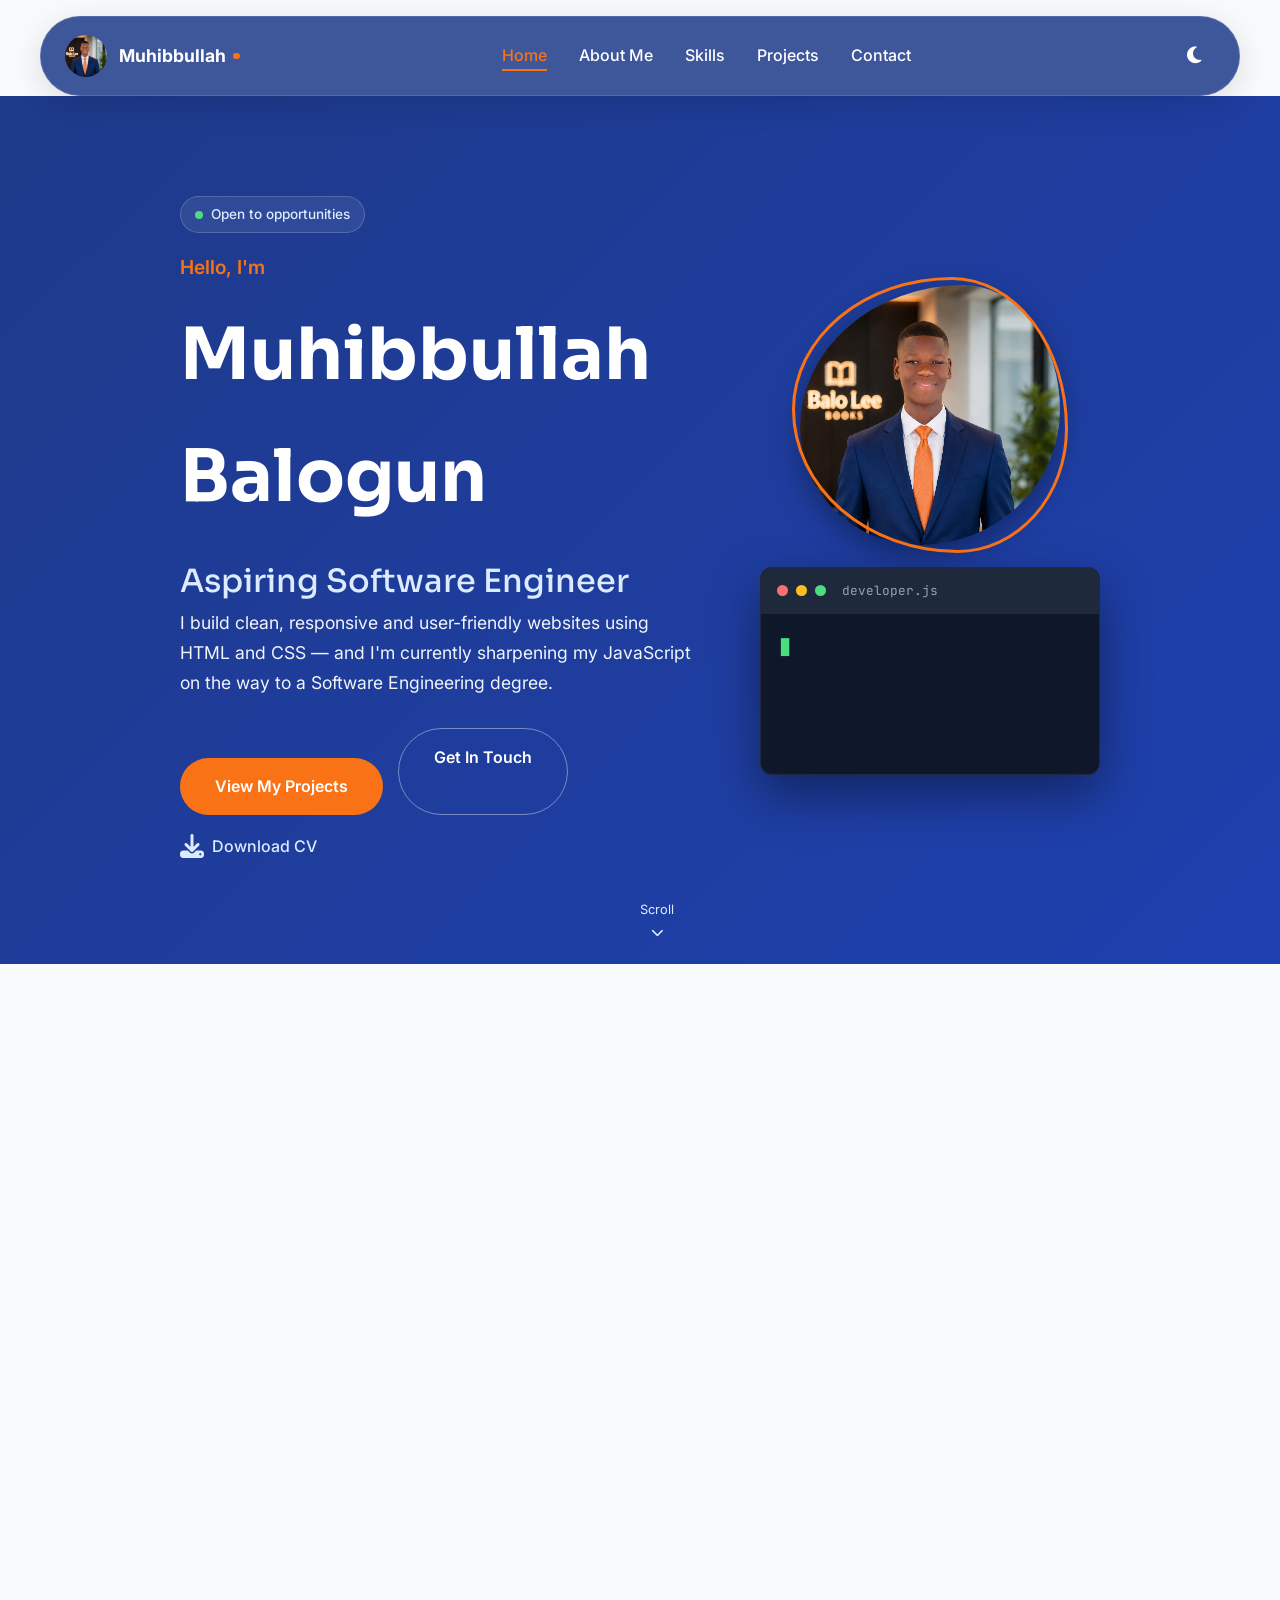
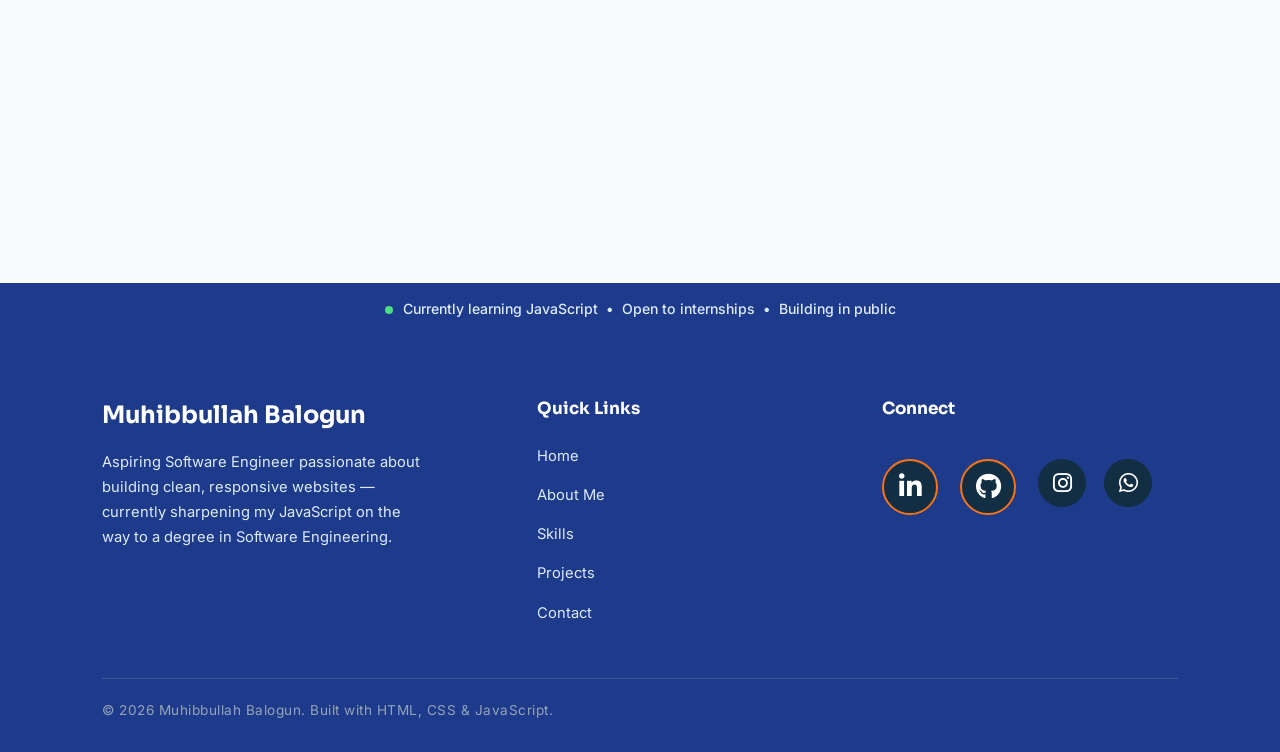
==== commit beb1699c: "Updated CV file path" ====
--- a/index.html
+++ b/index.html
@@ -77,7 +77,7 @@
             <a href="#projects" class="btn">View My Projects</a>
             <a href="#contact" class="btn btn-outline">Get In Touch</a>
           </div>
-          <a href="./cv.pdf" download class="cv-link">
+          <a href="./Muhibbullah_Balogun_CV.pdf" download class="cv-link">
             <i class="fa-solid fa-download"></i> Download CV
           </a>
         </div>
